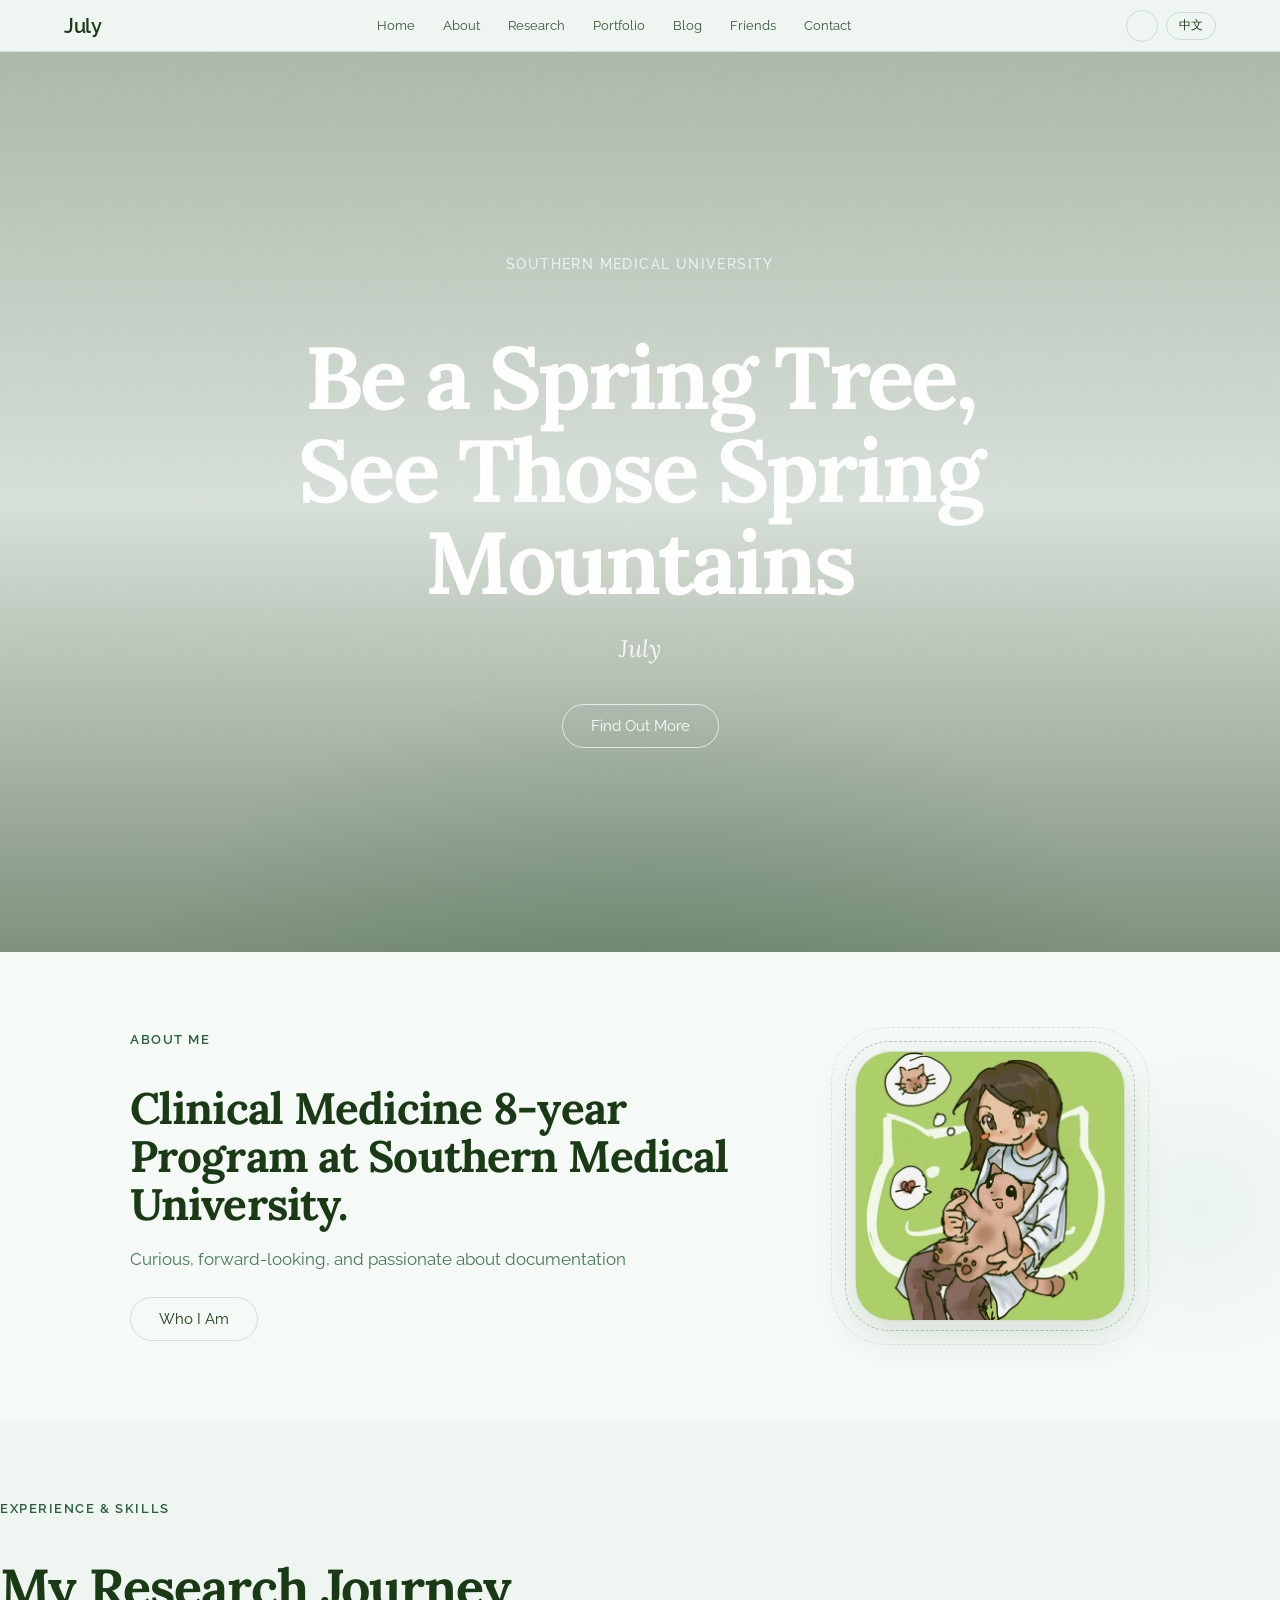
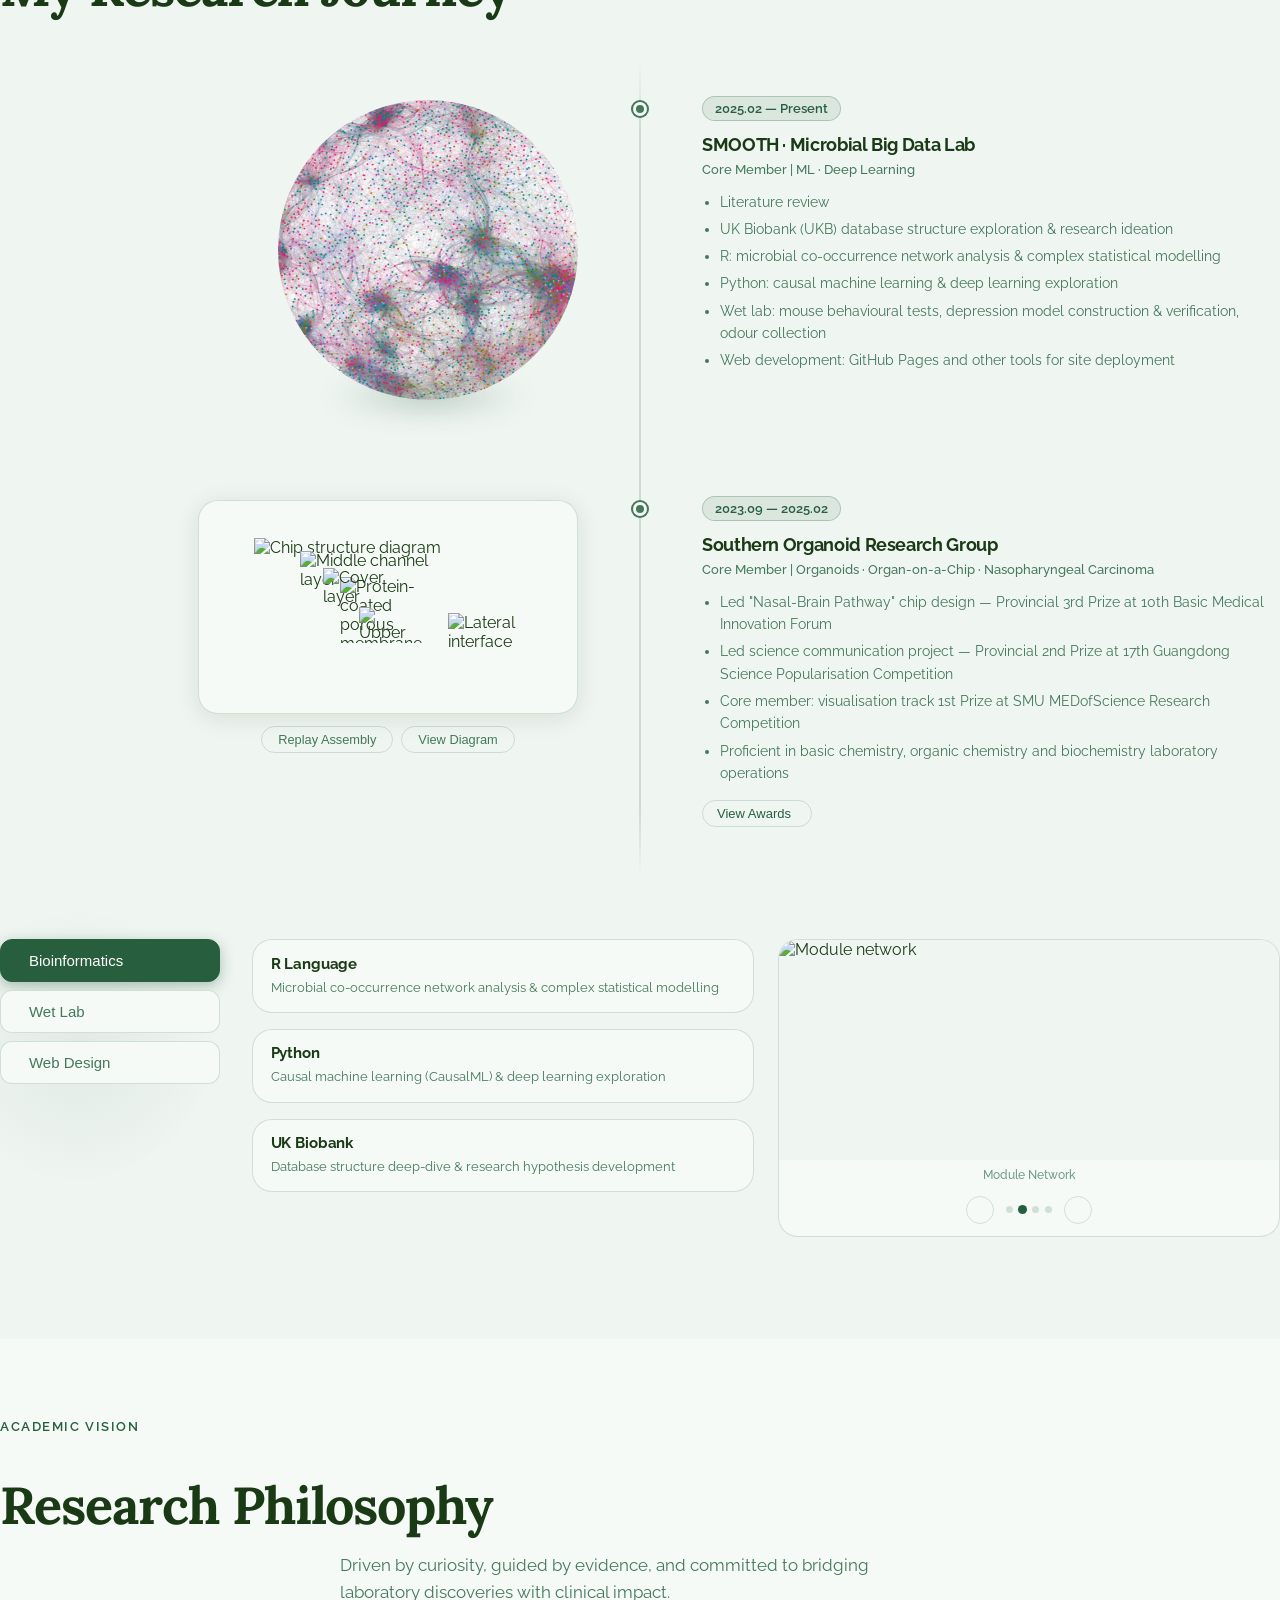
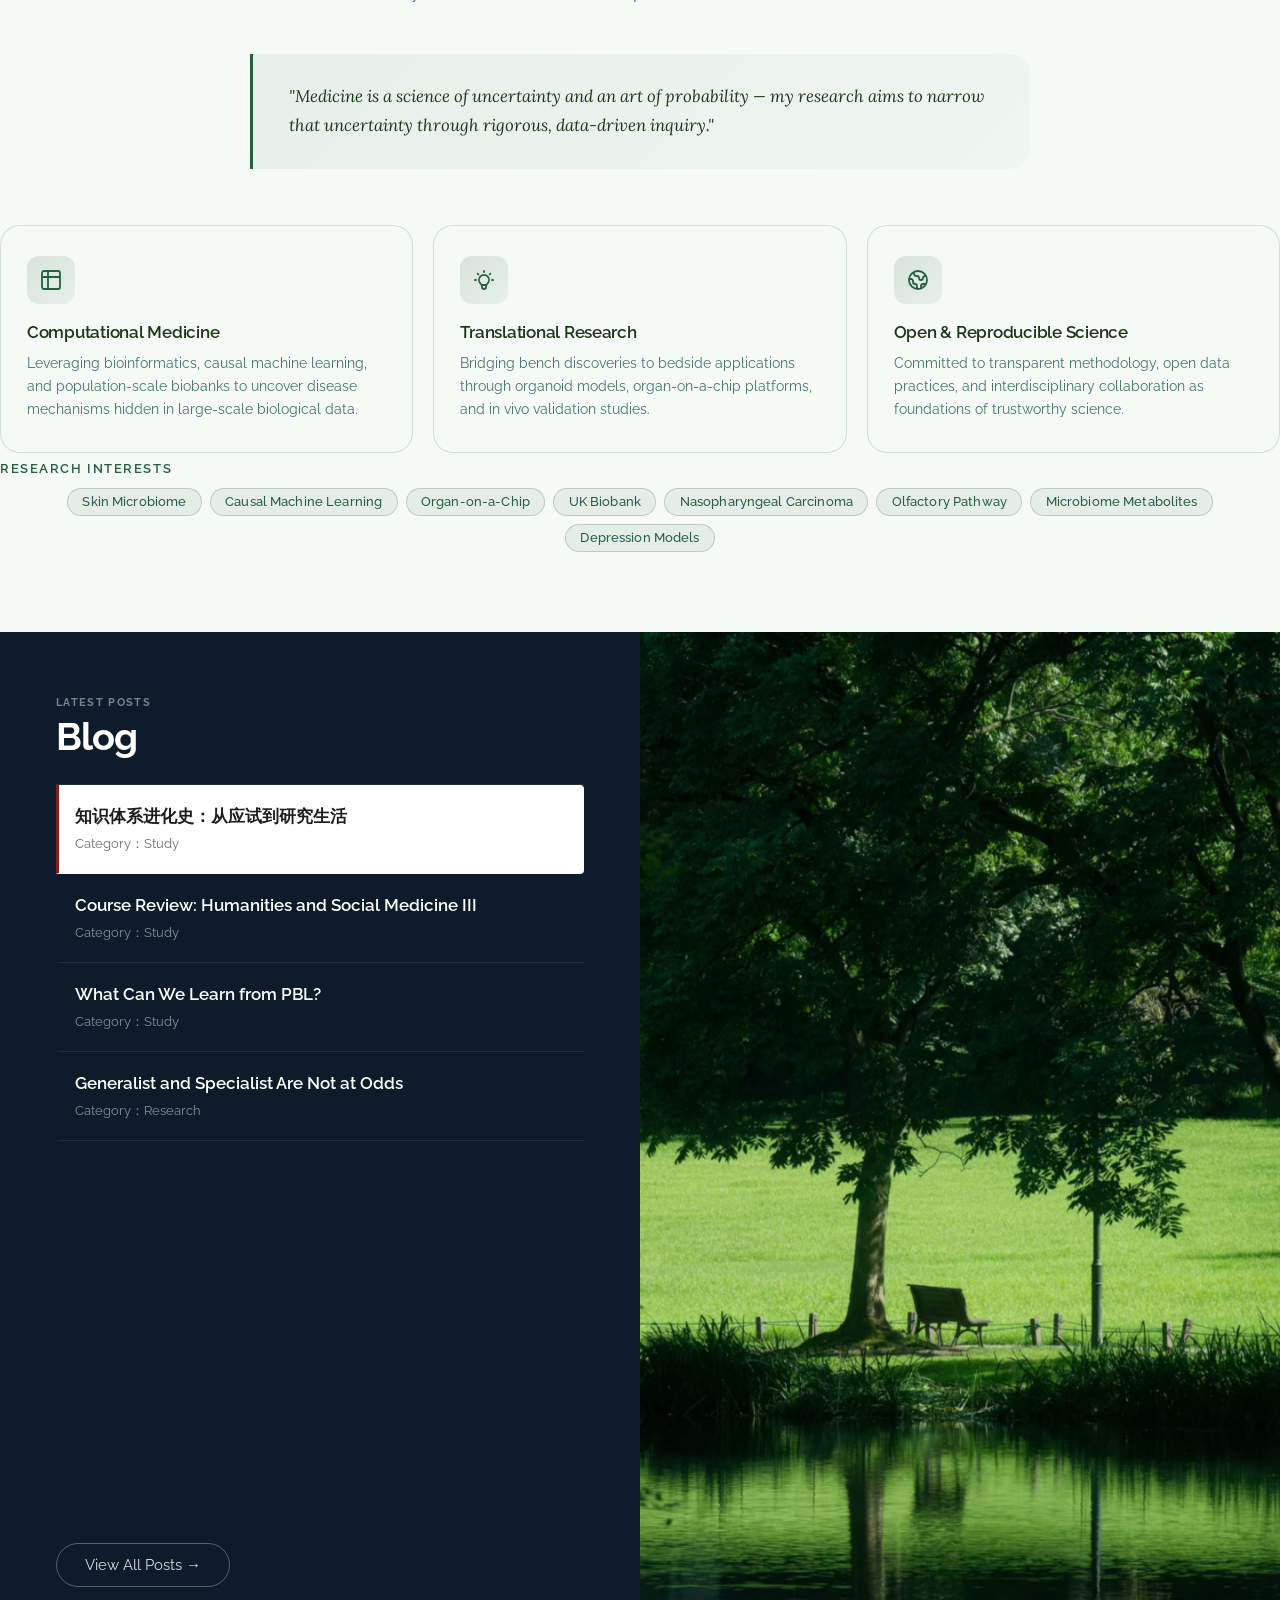
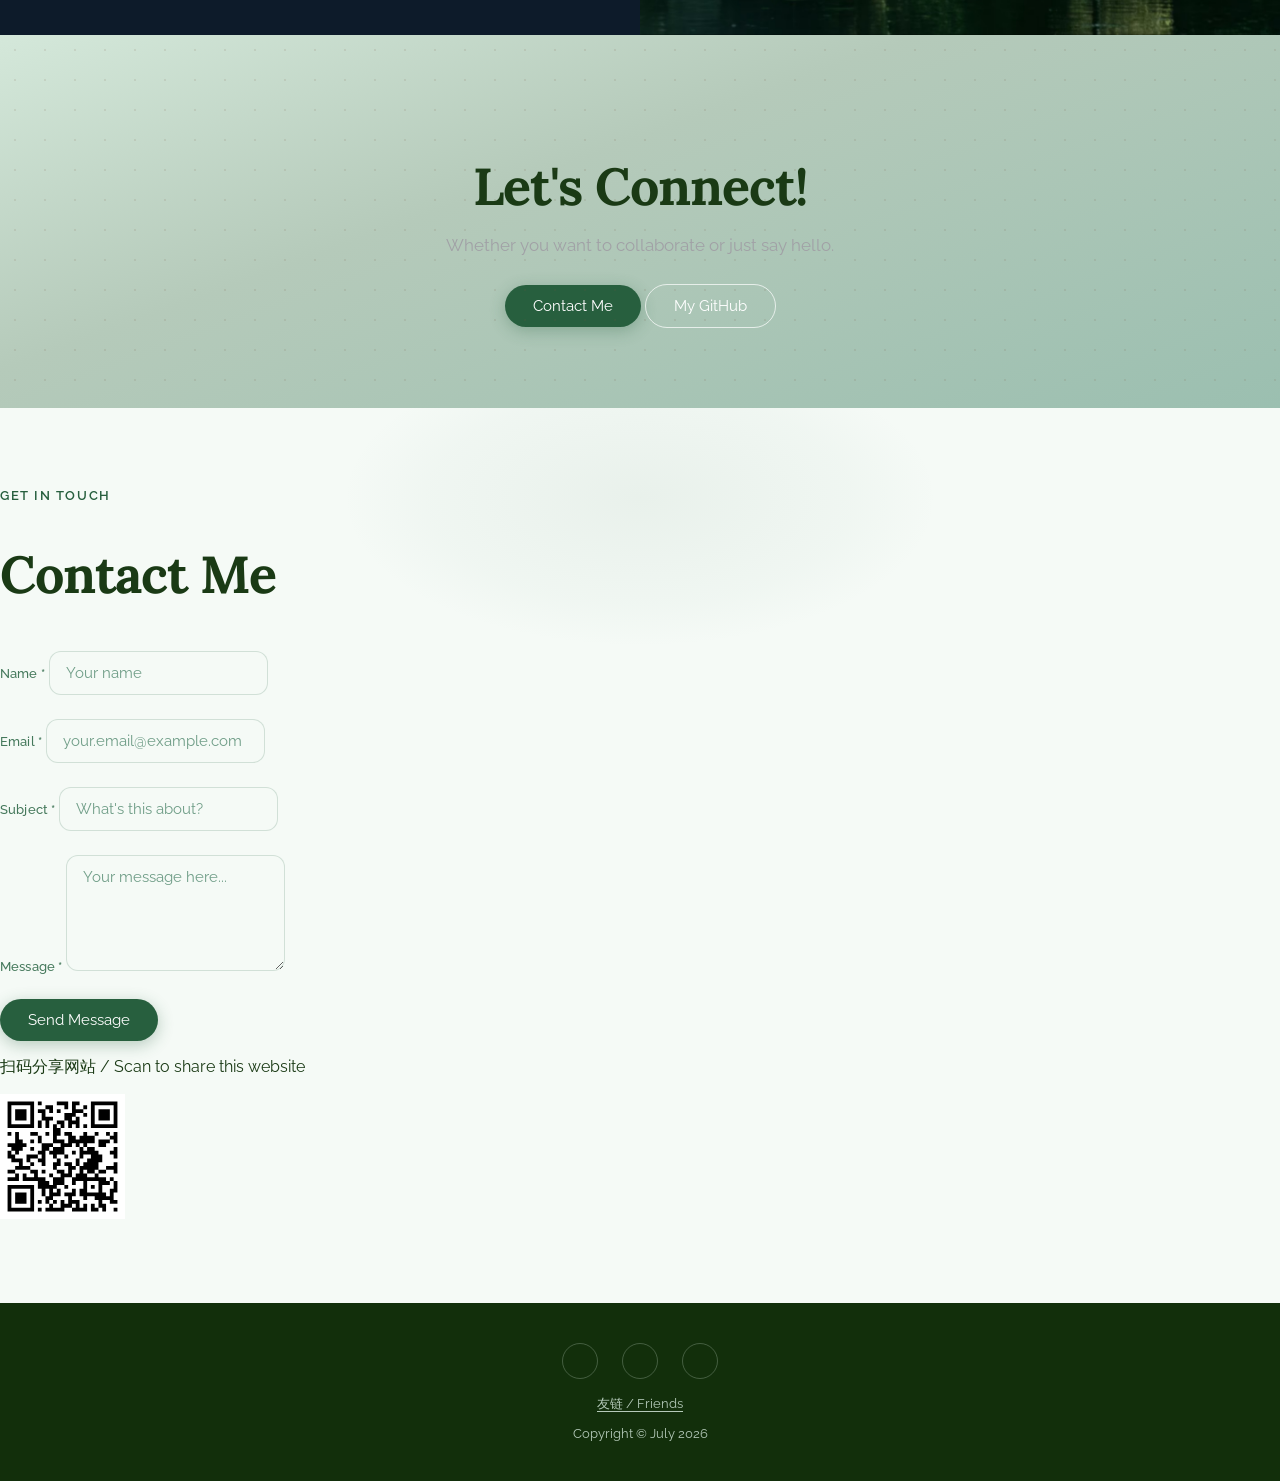
==== index.html @ 34907d32 "更新博客显示" ====
<!DOCTYPE html>
<html data-bs-theme="light" lang="en">

<head>
    <meta charset="utf-8">
    <meta name="viewport" content="width=device-width, initial-scale=1.0, shrink-to-fit=no">
    <title>July — Clinical Medicine Student</title>
    <meta name="description" content="Welcome to July's personal portfolio. I am a clinical medicine student at Southern Medical University with expertise in web design, scientific research in microbiome, and proficient English skills.">
    <meta name="keywords" content="July, Clinical Medicine, Southern Medical University, Web Design, Microbiome Research, Portfolio">
    <meta name="author" content="July">

    <!-- Open Graph -->
    <meta property="og:type" content="website">
    <meta property="og:url" content="https://july0709.github.io/self-introduction/">
    <meta property="og:title" content="July — Clinical Medicine Student">
    <meta property="og:description" content="Clinical medicine student at Southern Medical University.">
    <meta property="og:image" content="https://july0709.github.io/self-introduction/assets/img/profile picture.jpg">

    <!-- Favicon -->
    <link rel="icon" type="image/svg+xml" href="favicon.svg">
    <link rel="alternate icon" href="favicon.ico">
    <link rel="alternate" type="application/rss+xml" title="July 的博客 RSS" href="feed.xml">

    <!-- Fonts -->
    <link rel="preconnect" href="https://fonts.googleapis.com">
    <link rel="preconnect" href="https://fonts.gstatic.com" crossorigin>
    <link rel="stylesheet" href="https://fonts.googleapis.com/css2?family=Lora:ital,wght@0,400;0,500;0,600;0,700;1,400;1,500&family=Raleway:wght@300;400;500;600;700&display=swap">

    <link rel="stylesheet" href="assets/bootstrap/css/bootstrap.min.css">
    <link rel="stylesheet" href="assets/fonts/font-awesome.min.css">
    <link rel="stylesheet" href="assets/fonts/simple-line-icons.min.css">
    <link rel="stylesheet" href="assets/css/bss-overrides.css">
</head>

<body id="page-top">


<!-- Scroll Progress Bar -->
    <div class="scroll-progress" id="scroll-progress" aria-hidden="true"></div>

    <!-- Loading Screen -->
    <div class="loading-screen">
        <div class="loading-spinner"></div>
    </div>

    <!-- ==============================
         Apple-style Top Navigation
         ============================== -->
    <nav class="apple-nav" id="main-nav" role="navigation" aria-label="Main navigation">
        <div class="apple-nav-inner">
            <!-- Brand -->
            <a class="apple-nav-brand" href="#page-top">July</a>

            <!-- Mobile toggle -->
            <button class="apple-nav-toggle" id="mobile-menu-toggle" aria-label="Toggle menu" aria-expanded="false">
                <span></span><span></span><span></span>
            </button>

            <!-- Nav links -->
            <ul class="apple-nav-menu" id="nav-menu" role="menubar">
                <li role="none"><a href="#page-top" role="menuitem">Home</a></li>
                <li role="none"><a href="#about" role="menuitem">About</a></li>
                <li role="none"><a href="#services" role="menuitem">Services</a></li>
                <li role="none"><a href="#portfolio" role="menuitem">Portfolio</a></li>
                <li role="none"><a href="#blog-preview" role="menuitem">Blog</a></li>
                <li role="none"><a href="friends.html" role="menuitem">Friends</a></li>
                <li role="none"><a href="#contact" role="menuitem">Contact</a></li>
            </ul>

            <!-- Actions -->
            <div class="apple-nav-actions">
                <button class="theme-toggle" id="theme-toggle" aria-label="Toggle dark mode">
                    <i class="fa fa-moon-o" aria-hidden="true"></i>
                </button>
                <button class="lang-toggle" id="lang-toggle" aria-label="Switch language">
                    <span class="lang-text">中文</span>
                </button>
            </div>
        </div>
    </nav>

    <!-- ==============================
         Hero
         ============================== -->
    <header class="masthead fade-in" role="banner" id="hero">
        <video class="hero-video" id="hero-video" autoplay muted loop playsinline
               poster="assets/img/bg-masthead.jpg">
            <source src="assets/video/hero-bg.mp4" type="video/mp4">
        </video>
        <div class="hero-content">
            <span class="hero-eyebrow" id="hero-eyebrow">Southern Medical University</span>
            <h1 class="hero-title" id="hero-title">Be a Spring Tree, See Those Spring Mountains</h1>
            <p class="hero-subtitle"><em id="hero-subtitle">July</em></p>
            <a class="apple-btn apple-btn-outline" href="#about" id="hero-btn" aria-label="Learn more about July">
                Find Out More <i class="fa fa-chevron-down ms-1" aria-hidden="true"></i>
            </a>
        </div>
    </header>

    <!-- ==============================
         About
         ============================== -->
    <section id="about" class="apple-section apple-section-white fade-in" role="region" aria-labelledby="about-heading">
        <div class="container">
            <div class="about-grid">
                <div class="about-text-col">
                    <span class="section-eyebrow" id="about-eyebrow">About Me</span>
                    <h2 class="section-title" id="about-heading">
                        I am a student from Southern Medical University, majored in clinical medicine.
                    </h2>
                    <p class="section-subtitle mb-4" id="about-text">
                        Passionate about combining medical knowledge with technology to make a difference in healthcare.
                    </p>
                    <a class="apple-btn apple-btn-outline-dark" href="#services" id="about-btn" aria-label="See what July does">
                        Who I Am
                    </a>
                </div>
                <div class="about-photo-col">
                    <div class="about-photo-wrap">
                        <img src="assets/img/profile picture.jpg" alt="July — Clinical Medicine Student" class="about-photo" loading="lazy">
                    </div>
                </div>
            </div>
        </div>
    </section>

    <!-- ==============================
         Research & Skills
         ============================== -->
    <section id="services" class="apple-section apple-section-gray fade-in" role="region" aria-labelledby="services-heading">
        <div class="container">

            <!-- Section header -->
            <div class="text-center mb-5">
                <span class="section-eyebrow" id="services-eyebrow">Experience &amp; Skills</span>
                <h2 class="section-title" id="services-heading">My Research Journey</h2>
            </div>

            <!-- ── Timeline ── -->
            <div class="research-timeline" aria-label="Research timeline">

                <!-- Node 1: 整形外科·微生物大数据 — visual LEFT | axis CENTER | text RIGHT -->
                <div class="timeline-item">
                    <!-- LEFT: interactive visual -->
                    <div class="timeline-visual-col">
                        <div class="timeline-circle-wrap">
                            <div class="timeline-circle" data-magnify="true">
                                <div class="circle-layer-1">
                                    <img src="assets/img/bioinformation/image-1-coocurence-network.png"
                                         alt="Microbial co-occurrence network" class="circle-img" loading="lazy">
                                </div>
                                <div class="circle-layer-2" aria-hidden="true">
                                    <span id="tl1-hover">Network Analysis</span>
                                </div>
                            </div>
                            <div class="circle-glow" aria-hidden="true"></div>
                        </div>
                    </div>
                    <!-- CENTER: timeline axis dot -->
                    <div class="timeline-axis-col">
                        <div class="timeline-dot"></div>
                    </div>
                    <!-- RIGHT: text content -->
                    <div class="timeline-text">
                        <div class="timeline-date-badge" id="tl1-date">2025.02 — Present</div>
                        <h3 class="timeline-org" id="tl1-org">Department of Plastic Surgery · Microbial Big Data Lab</h3>
                        <p class="timeline-role" id="tl1-role">Core Member &nbsp;|&nbsp; ML · Deep Learning</p>
                        <ul class="timeline-bullets">
                            <li id="tl1-b1">Literature review</li>
                            <li id="tl1-b2">UK Biobank (UKB) database structure exploration &amp; research ideation</li>
                            <li id="tl1-b3">R: microbial co-occurrence network analysis &amp; complex statistical modeling</li>
                            <li id="tl1-b4">Python: causal machine learning &amp; deep learning exploration</li>
                            <li id="tl1-b5">Wet lab: mouse behavioural tests, depression model construction &amp; verification, odour collection</li>
                            <li id="tl1-b6">Web development: GitHub Pages and other tools for site deployment</li>
                        </ul>
                    </div>
                </div>

                <!-- Node 2: 南方类器官课题组 — visual LEFT | axis CENTER | text RIGHT -->
                <div class="timeline-item">
                    <!-- LEFT: chip assembly viewer + chip2 hotspot diagram -->
                    <div class="timeline-visual-col">
                        <div class="timeline-chip-wrap">
                            <div class="chip-viewer" id="chip-viewer-1">
                                <img class="chip-layer chip-bg"  src="assets/img/chip/chip-bg.png"  alt="Chip structure diagram" loading="lazy">
                                <img class="chip-layer chip-l1"  src="assets/img/chip/chip-l1.png"  alt="Protein-coated porous membrane" loading="lazy">
                                <img class="chip-layer chip-l2"  src="assets/img/chip/chip-l2.png"  alt="Middle channel layer" loading="lazy">
                                <img class="chip-layer chip-l3a" src="assets/img/chip/chip-l3a.png" alt="Upper structure" loading="lazy">
                                <img class="chip-layer chip-l3b" src="assets/img/chip/chip-l3b.png" alt="Cover layer" loading="lazy">
                                <img class="chip-layer chip-l4"  src="assets/img/chip/chip-l4.png"  alt="Lateral interface" loading="lazy">
                                <div class="chip-label-badge" aria-hidden="true">
                                    <span class="chip-badge-title">ONDP</span>
                                    <span class="chip-badge-sub" id="chip-badge-sub">模仿嗅神经直达通路</span>
                                </div>
                            </div>
                            <!-- Button row: replay + view diagram -->
                            <div class="chip-btn-row">
                                <button class="chip-replay-btn" id="chip-replay" aria-label="Replay chip assembly animation">
                                    <i class="fa fa-refresh me-1" aria-hidden="true"></i>
                                    <span id="chip-replay-label">重演组装</span>
                                </button>
                                <button class="chip2-toggle-btn" id="chip2-toggle" aria-expanded="false">
                                    <i class="fa fa-search-plus me-1" aria-hidden="true"></i>
                                    <span id="chip2-toggle-label">查看结构图</span>
                                </button>
                            </div>
                            <!-- chip2: interactive hotspot diagram (collapsed by default) -->
                            <div class="chip2-wrap" id="chip2-wrap" hidden>
                                <div class="chip2-viewer" id="chip2-viewer">
                                    <img src="assets/img/chip2-diagram.png"
                                         class="chip2-base" alt="气液界面芯片结构示意图" loading="lazy">
                                    <svg class="chip2-overlay" id="chip2-svg"
                                         viewBox="0 0 3718 3842"
                                         preserveAspectRatio="xMidYMid meet" aria-hidden="true">
                                        <!-- Zone 1: 上层 PDMS -->
                                        <polygon class="chip2-zone" data-color="blue"
                                            data-name-zh="上层 PDMS" data-name-en="Upper PDMS Layer"
                                            data-desc-zh="PDMS蚀刻成型的顶层盖板，与底层密封形成微流控腔体"
                                            data-desc-en="Top PDMS cover shaped by etching, sealing the microfluidic chamber"
                                            points="180,100 2750,100 2750,1050 180,1050"/>
                                        <!-- Zone 2: 雾化气泵 -->
                                        <polygon class="chip2-zone" data-color="teal"
                                            data-name-zh="雾化气泵" data-name-en="Atomizing Air Pump"
                                            data-desc-zh="提供湿润空气流，建立气液界面微环境"
                                            data-desc-en="Supplies humidified airflow to establish the air-liquid interface"
                                            points="180,100 680,100 680,780 180,780"/>
                                        <!-- Zone 3: 多孔膜 + 培养基底 -->
                                        <polygon class="chip2-zone" data-color="green"
                                            data-name-zh="多孔膜 + 微流控几何约束" data-name-en="Porous Membrane + Microfluidic Channel"
                                            data-desc-zh="多孔膜承载类器官，几何约束引导细胞极性分化"
                                            data-desc-en="Porous membrane supports the organoid; geometry guides cell polarity"
                                            points="400,900 2300,900 2300,1700 400,1700"/>
                                        <!-- Zone 4: 嗅上皮类器官放大图 -->
                                        <polygon class="chip2-zone" data-color="pink"
                                            data-name-zh="嗅上皮类器官" data-name-en="Olfactory Epithelial Organoid"
                                            data-desc-zh="仿真鼻腔嗅上皮结构，用于模拟鼻-脑直达通路"
                                            data-desc-en="Mimics olfactory epithelium to model the nasal-brain direct pathway"
                                            points="2100,1700 3600,1700 3600,2700 2100,2700"/>
                                        <!-- Zone 5: 下层 PDMS 主体 -->
                                        <polygon class="chip2-zone" data-color="blue"
                                            data-name-zh="下层 PDMS 主体" data-name-en="Lower PDMS Body"
                                            data-desc-zh="组装完成的芯片外壳，两侧设有侧气室开口"
                                            data-desc-en="Assembled chip housing with side air chamber openings"
                                            points="100,2150 2850,2150 2850,3750 100,3750"/>
                                        <!-- Zone 6: 侧气室 -->
                                        <polygon class="chip2-zone" data-color="teal"
                                            data-name-zh="侧气室" data-name-en="Side Air Chamber"
                                            data-desc-zh="侧面拱形开口，维持独立气相腔室，保障气液界面稳定"
                                            data-desc-en="Arch openings forming isolated air chambers for stable ALI"
                                            points="100,2600 680,2600 680,3400 100,3400"/>
                                        <!-- Zone 7: 液相通道 -->
                                        <polygon class="chip2-zone" data-color="red"
                                            data-name-zh="液相通道（人工脑脊液）" data-name-en="Liquid Channel (Artificial CSF)"
                                            data-desc-zh="人工脑脊液经液相通道流过多孔膜底部，为类器官提供营养"
                                            data-desc-en="Artificial CSF flows through liquid channel to nourish the organoid"
                                            points="550,2650 2200,2650 2200,3150 550,3150"/>
                                    </svg>
                                    <div class="chip2-tooltip" id="chip2-tooltip" aria-live="polite">
                                        <span class="chip2-tip-name"></span>
                                        <span class="chip2-tip-desc"></span>
                                    </div>
                                </div>
                            </div>
                        </div>
                    </div>
                    <!-- CENTER: timeline axis dot -->
                    <div class="timeline-axis-col">
                        <div class="timeline-dot"></div>
                    </div>
                    <!-- RIGHT: text content -->
                    <div class="timeline-text">
                        <div class="timeline-date-badge" id="tl2-date">2023.09 — 2025.02</div>
                        <h3 class="timeline-org" id="tl2-org">Southern Organoid Research Group</h3>
                        <p class="timeline-role" id="tl2-role">Core Member &nbsp;|&nbsp; Organoids · Organ-on-a-Chip · Nasopharyngeal Carcinoma</p>
                        <ul class="timeline-bullets">
                            <li id="tl2-b1">Led "Nasal-Brain Pathway" chip design — Provincial 3rd Prize at 10th Basic Medical Innovation Forum</li>
                            <li id="tl2-b2">Led science communication project — Provincial 2nd Prize at 17th Guangdong Science Popularisation Competition</li>
                            <li id="tl2-b3">Core member: visualisation track 1st Prize at SMU MEDofScience Research Competition</li>
                            <li id="tl2-b4">Proficient in basic chemistry, organic chemistry and biochemistry laboratory operations</li>
                        </ul>
                        <!-- Awards toggle -->
                        <button class="timeline-awards-toggle" aria-expanded="false" id="tl2-toggle">
                            <span class="toggle-label" id="tl2-toggle-label">View Awards</span>
                            <i class="fa fa-chevron-down toggle-icon" aria-hidden="true"></i>
                        </button>
                        <ul class="timeline-awards-list" id="tl2-awards" aria-hidden="true">
                            <li><span class="award-year">2025.05</span> <span id="aw1">China International College Students' Innovation Competition — Campus 3rd Prize (core member)</span></li>
                            <li><span class="award-year">2024.09–02</span> <span id="aw2">SMU "Challenge Cup" — Science &amp; Technology Invention 2nd Prize (core member)</span></li>
                            <li><span class="award-year">2024.07</span> <span id="aw3">10th Basic Medical Innovation Forum, Interdisciplinary Track — Provincial 3rd Prize (lead)</span></li>
                            <li><span class="award-year">2024.07</span> <span id="aw4">1st Guangdong College Chemistry Experiment Competition, New Experiment Design — 2nd Prize (core member)</span></li>
                            <li><span class="award-year">2024.06</span> <span id="aw5">SMU 6th Chemistry Lab Micro-video Competition — 2nd Prize (lead)</span></li>
                            <li><span class="award-year">2024.04</span> <span id="aw6">17th Guangdong Science Popularisation Competition — Provincial 2nd Prize (lead)</span></li>
                            <li><span class="award-year">2024.04</span> <span id="aw7">SMU MEDofScience Visualisation Track — 1st Prize (core member)</span></li>
                        </ul>
                    </div>
                </div>
            </div><!-- /timeline -->

            <!-- ── Skills split ── -->
            <div class="skills-split">
                <!-- Tab navigation -->
                <div class="skills-tab-nav" role="tablist" aria-label="Skill categories">
                    <button class="skill-tab-btn active" role="tab" aria-selected="true" aria-controls="panel-bioinformatics" id="tab-bio-btn">
                        <i class="icon-chemistry" aria-hidden="true"></i> <span id="tab-bio-label">Bioinformatics</span>
                    </button>
                    <button class="skill-tab-btn" role="tab" aria-selected="false" aria-controls="panel-wetlab" id="tab-wet-btn">
                        <i class="icon-eyeglass" aria-hidden="true"></i> <span id="tab-wet-label">Wet Lab</span>
                    </button>
                    <button class="skill-tab-btn" role="tab" aria-selected="false" aria-controls="panel-web" id="tab-web-btn">
                        <i class="icon-globe" aria-hidden="true"></i> <span id="tab-web-label">Web Design</span>
                    </button>
                </div>

                <!-- Panels -->
                <div class="skills-panels">

                    <!-- Bioinformatics -->
                    <div class="skill-panel active" id="panel-bioinformatics" role="tabpanel" aria-labelledby="tab-bio-btn">
                        <div class="bio-skills-layout">
                            <div class="bio-skill-list">
                                <div class="bio-skill-item">
                                    <span class="bio-skill-name">R Language</span>
                                    <span class="bio-skill-desc" id="bio-r-desc">Microbial co-occurrence network analysis &amp; complex statistical modelling</span>
                                </div>
                                <div class="bio-skill-item">
                                    <span class="bio-skill-name">Python</span>
                                    <span class="bio-skill-desc" id="bio-py-desc">Causal machine learning (CausalML) &amp; deep learning exploration</span>
                                </div>
                                <div class="bio-skill-item">
                                    <span class="bio-skill-name">UK Biobank</span>
                                    <span class="bio-skill-desc" id="bio-ukb-desc">Database structure deep-dive &amp; research hypothesis development</span>
                                </div>
                            </div>
                            <!-- Image carousel -->
                            <div class="viz-carousel" aria-label="Bioinformatics visualisations">
                                <div class="viz-carousel-track" id="viz-track">
                                    <div class="viz-carousel-slide">
                                        <img src="assets/img/bioinformation/image-1-coocurence-network.png" alt="Co-occurrence network analysis" loading="lazy">
                                        <p class="viz-caption" id="viz-cap1">Co-occurrence Network Analysis</p>
                                    </div>
                                    <div class="viz-carousel-slide">
                                        <img src="assets/img/bioinformation/image-2-module-network.png" alt="Module network" loading="lazy">
                                        <p class="viz-caption" id="viz-cap2">Module Network</p>
                                    </div>
                                    <div class="viz-carousel-slide">
                                        <img src="assets/img/bioinformation/image-3-module-composition.png" alt="Module composition" loading="lazy">
                                        <p class="viz-caption" id="viz-cap3">Module Composition</p>
                                    </div>
                                    <div class="viz-carousel-slide">
                                        <img src="assets/img/bioinformation/image-4-module-expression-pattern.png" alt="Module expression pattern" loading="lazy">
                                        <p class="viz-caption" id="viz-cap4">Module Expression Pattern</p>
                                    </div>
                                </div>
                                <div class="viz-carousel-controls" aria-label="Carousel controls">
                                    <button class="viz-btn viz-prev" id="viz-prev" aria-label="Previous image">
                                        <i class="fa fa-chevron-left" aria-hidden="true"></i>
                                    </button>
                                    <div class="viz-dots" id="viz-dots" aria-label="Image indicators"></div>
                                    <button class="viz-btn viz-next" id="viz-next" aria-label="Next image">
                                        <i class="fa fa-chevron-right" aria-hidden="true"></i>
                                    </button>
                                </div>
                            </div>
                        </div>
                    </div><!-- /bioinformatics -->

                    <!-- Wet Lab -->
                    <div class="skill-panel" id="panel-wetlab" role="tabpanel" aria-labelledby="tab-wet-btn">
                        <p class="wetlab-intro" id="wetlab-intro">Hands-on experience in animal behaviour research and biochemical laboratory techniques.</p>
                        <div class="wetlab-groups">
                            <div class="wetlab-group">
                                <h4 class="wetlab-group-title" id="wg1-title">Animal Model</h4>
                                <div class="skill-tags">
                                    <span class="skill-tag" id="wt1">Mouse Behavioural Tests</span>
                                    <span class="skill-tag" id="wt2">Depression Mouse Modelling</span>
                                    <span class="skill-tag" id="wt3">Model Verification</span>
                                    <span class="skill-tag" id="wt4">Odour Collection</span>
                                </div>
                            </div>
                            <div class="wetlab-group">
                                <h4 class="wetlab-group-title" id="wg2-title">Laboratory Operations</h4>
                                <div class="skill-tags">
                                    <span class="skill-tag" id="wt5">Basic Chemistry Experiments</span>
                                    <span class="skill-tag" id="wt6">Organic Chemistry Experiments</span>
                                    <span class="skill-tag" id="wt7">Biochemistry Experiments</span>
                                    <span class="skill-tag" id="wt8">Physiology Experiments</span>
                                </div>
                            </div>
                        </div>
                    </div><!-- /wetlab -->

                    <!-- Web Design -->
                    <div class="skill-panel" id="panel-web" role="tabpanel" aria-labelledby="tab-web-btn">
                        <p class="web-intro" id="web-intro">Building clean, responsive websites using modern web technologies and GitHub Pages.</p>
                        <div class="web-projects">
                            <a class="web-project-card" href="https://smooth.ac.cn/" target="_blank" rel="noopener noreferrer" aria-label="Visit The SMOOTH Lab website">
                                <div class="web-project-icon" style="background: linear-gradient(135deg,#5856d6 0%,#af52de 100%);">
                                    <i class="icon-globe" aria-hidden="true"></i>
                                </div>
                                <div class="web-project-info">
                                    <h4 class="web-project-title" id="wp1-title">The SMOOTH Lab</h4>
                                    <p class="web-project-desc" id="wp1-desc">Research group website — design &amp; deployment</p>
                                </div>
                                <i class="fa fa-external-link web-project-link-icon" aria-hidden="true"></i>
                            </a>
                            <a class="web-project-card" href="https://july0709.github.io/" target="_blank" rel="noopener noreferrer" aria-label="Visit July's personal portfolio">
                                <div class="web-project-icon" style="background: linear-gradient(135deg,#0071e3 0%,#30b0c7 100%);">
                                    <i class="icon-user" aria-hidden="true"></i>
                                </div>
                                <div class="web-project-info">
                                    <h4 class="web-project-title" id="wp2-title">July's Portfolio</h4>
                                    <p class="web-project-desc" id="wp2-desc">Personal homepage — this site</p>
                                </div>
                                <i class="fa fa-external-link web-project-link-icon" aria-hidden="true"></i>
                            </a>
                            <a class="web-project-card" href="https://july0709.github.io/SMOOTH_Plus_data_summary/" target="_blank" rel="noopener noreferrer" aria-label="Visit the SMOOTH+ data summary website">
                                <div class="web-project-icon" style="background: linear-gradient(135deg,#34c759 0%,#30b0c7 100%);">
                                    <i class="icon-chart" aria-hidden="true"></i>
                                </div>
                                <div class="web-project-info">
                                    <h4 class="web-project-title" id="wp3-title">SMOOTH+ Data Summary</h4>
                                    <p class="web-project-desc" id="wp3-desc">Microbiome cohort data summary &amp; visualisation</p>
                                </div>
                                <i class="fa fa-external-link web-project-link-icon" aria-hidden="true"></i>
                            </a>
                            <a class="web-project-card" href="https://july0709.github.io/SMU-eight-year/" target="_blank" rel="noopener noreferrer" aria-label="Visit the SMU eight-year medical learning archive">
                                <div class="web-project-icon" style="background: linear-gradient(135deg,#ff9500 0%,#ff375f 100%);">
                                    <i class="icon-graduation" aria-hidden="true"></i>
                                </div>
                                <div class="web-project-info">
                                    <h4 class="web-project-title" id="wp4-title">SMU Eight-Year Archive</h4>
                                    <p class="web-project-desc" id="wp4-desc">8-year MD program (2023–2031) — notes archive, 3 years in</p>
                                </div>
                                <i class="fa fa-external-link web-project-link-icon" aria-hidden="true"></i>
                            </a>
                        </div>
                        <div class="skill-tags mt-3">
                            <span class="skill-tag">HTML / CSS</span>
                            <span class="skill-tag">Bootstrap 5</span>
                            <span class="skill-tag">JavaScript</span>
                            <span class="skill-tag">GitHub Pages</span>
                            <span class="skill-tag">Figma</span>
                        </div>
                    </div><!-- /web -->

                </div><!-- /skills-panels -->
            </div><!-- /skills-split -->

        </div>
    </section>

    <!-- ==============================
         Portfolio — Academic Vision
         ============================== -->
    <section id="portfolio" class="apple-section apple-section-white fade-in" role="region" aria-labelledby="portfolio-heading">
        <div class="container">

            <!-- Section header -->
            <div class="text-center mb-5">
                <span class="section-eyebrow" id="portfolio-eyebrow">Academic Vision</span>
                <h2 class="section-title" id="portfolio-heading">Research Philosophy</h2>
                <p class="section-subtitle mx-auto" id="portfolio-subtitle">
                    Driven by curiosity, guided by evidence, and committed to bridging laboratory discoveries with clinical impact.
                </p>
            </div>

            <!-- Philosophy quote -->
            <blockquote class="acad-quote fade-in">
                <p id="acad-quote-text">"Medicine is a science of uncertainty and an art of probability — my research aims to narrow that uncertainty through rigorous, data-driven inquiry."</p>
            </blockquote>

            <!-- Three research pillars -->
            <div class="acad-pillars">

                <div class="acad-pillar fade-in">
                    <div class="acad-pillar-icon" aria-hidden="true">
                        <svg viewBox="0 0 24 24" aria-hidden="true"><path d="M9 3H5a2 2 0 0 0-2 2v4m6-6h10a2 2 0 0 1 2 2v4M9 3v18m0 0h10a2 2 0 0 0 2-2V9M9 21H5a2 2 0 0 1-2-2V9m0 0h18"/></svg>
                    </div>
                    <h3 class="acad-pillar-title" id="pillar1-title">Computational Medicine</h3>
                    <p class="acad-pillar-desc" id="pillar1-desc">Leveraging bioinformatics, causal machine learning, and population-scale biobanks to uncover disease mechanisms hidden in large-scale biological data.</p>
                </div>

                <div class="acad-pillar fade-in">
                    <div class="acad-pillar-icon" aria-hidden="true">
                        <svg viewBox="0 0 24 24" aria-hidden="true"><path d="M9.663 17h4.673M12 3v1m6.364 1.636-.707.707M21 12h-1M4 12H3m3.343-5.657-.707-.707m2.828 9.9a5 5 0 1 1 7.072 0l-.548.547A3.374 3.374 0 0 0 14 18.469V19a2 2 0 1 1-4 0v-.531c0-.895-.356-1.754-.988-2.386l-.548-.547z"/></svg>
                    </div>
                    <h3 class="acad-pillar-title" id="pillar2-title">Translational Research</h3>
                    <p class="acad-pillar-desc" id="pillar2-desc">Bridging bench discoveries to bedside applications through organoid models, organ-on-a-chip platforms, and in vivo validation studies.</p>
                </div>

                <div class="acad-pillar fade-in">
                    <div class="acad-pillar-icon" aria-hidden="true">
                        <svg viewBox="0 0 24 24" aria-hidden="true"><path d="M3.055 11H5a2 2 0 0 1 2 2v1a2 2 0 0 0 2 2 2 2 0 0 1 2 2v2.945M8 3.935V5.5A2.5 2.5 0 0 0 10.5 8h.5a2 2 0 0 1 2 2 2 2 0 0 0 4 0 2 2 0 0 1 2-2h1.064M15 20.488V18a2 2 0 0 1 2-2h3.064M21 12a9 9 0 1 1-18 0 9 9 0 0 1 18 0z"/></svg>
                    </div>
                    <h3 class="acad-pillar-title" id="pillar3-title">Open &amp; Reproducible Science</h3>
                    <p class="acad-pillar-desc" id="pillar3-desc">Committed to transparent methodology, open data practices, and interdisciplinary collaboration as foundations of trustworthy science.</p>
                </div>

            </div><!-- /acad-pillars -->

            <!-- Research interest tags -->
            <div class="text-center mt-5">
                <span class="section-eyebrow" id="interests-eyebrow">Research Interests</span>
                <div class="acad-tags">
                    <span class="acad-tag" id="tag1">Skin Microbiome</span>
                    <span class="acad-tag" id="tag2">Machine Learning</span>
                    <span class="acad-tag" id="tag3">Organ-on-a-Chip</span>
                    <span class="acad-tag" id="tag4">UK Biobank</span>
                    <span class="acad-tag" id="tag5">Nasopharyngeal Carcinoma</span>
                    <span class="acad-tag" id="tag6">Olfactory Pathway</span>
                    <span class="acad-tag" id="tag7">Microbiome Metabolite</span>
                    <span class="acad-tag" id="tag8">Depression Models</span>
                </div>
            </div>

        </div>
    </section>

    <!-- ==============================
         Blog Preview
         ============================== -->
    <section id="blog-preview" class="blog-news-section fade-in" role="region" aria-labelledby="blog-news-heading">
        <div class="blog-news-inner">
            <!-- Left panel: post list -->
            <div class="blog-news-left">
                <div class="blog-news-header">
                    <span class="blog-news-eyebrow" id="blog-news-eyebrow">最新文章</span>
                    <h2 class="blog-news-title" id="blog-news-heading">博客</h2>
                </div>
                <div class="blog-news-list" id="blog-news-list" role="list">
                    <!-- Rendered by JS -->
                </div>
                <div class="blog-news-actions">
                    <a class="apple-btn blog-news-btn" href="blog.html" id="blog-view-all">查看完整博客 →</a>
                </div>
            </div>
            <!-- Right panel: featured image -->
            <div class="blog-news-right" aria-hidden="true">
                <img class="blog-news-img" id="blog-news-img" src="" alt="" loading="lazy">
            </div>
        </div>
    </section>

    <!-- ==============================
         CTA
         ============================== -->
    <section class="cta-section fade-in" role="region" aria-label="Call to action">
        <div class="container text-center">
            <h2 class="section-title mb-3" id="cta-heading">Let's Connect!</h2>
            <p class="section-subtitle mx-auto mb-4" style="color:#a1a1a6;">
                Whether you want to collaborate or just say hello.
            </p>
            <div class="d-flex justify-content-center gap-3 flex-wrap">
                <a class="apple-btn apple-btn-primary" href="#contact" id="cta-btn1" aria-label="Go to contact section">Contact Me</a>
                <a class="apple-btn apple-btn-outline" href="https://github.com/July0709" target="_blank" rel="noopener noreferrer" id="cta-btn2" aria-label="Visit July's GitHub">My GitHub</a>
            </div>
        </div>
    </section>

    <!-- ==============================
         Contact
         ============================== -->
    <section id="contact" class="apple-section apple-section-white fade-in" role="region" aria-labelledby="contact-heading">
        <div class="container">
            <div class="text-center mb-5">
                <span class="section-eyebrow" id="contact-eyebrow">Get In Touch</span>
                <h2 class="section-title" id="contact-heading">Contact Me</h2>
            </div>
            <div class="row justify-content-center">
                <div class="col-lg-7">
                    <form id="contactForm" class="apple-form" novalidate>
                        <div class="mb-4">
                            <label for="name" class="form-label" id="label-name">Name *</label>
                            <input type="text" class="form-control" id="name" name="name" required autocomplete="name" placeholder="Your name">
                            <div class="invalid-feedback">Please enter your name.</div>
                        </div>
                        <div class="mb-4">
                            <label for="email" class="form-label" id="label-email">Email *</label>
                            <input type="email" class="form-control" id="email" name="email" required autocomplete="email" placeholder="your.email@example.com">
                            <div class="invalid-feedback">Please enter a valid email address.</div>
                        </div>
                        <div class="mb-4">
                            <label for="subject" class="form-label" id="label-subject">Subject *</label>
                            <input type="text" class="form-control" id="subject" name="subject" required placeholder="What's this about?">
                            <div class="invalid-feedback">Please enter a subject.</div>
                        </div>
                        <div class="mb-4">
                            <label for="message" class="form-label" id="label-message">Message *</label>
                            <textarea class="form-control" id="message" name="message" rows="5" required placeholder="Your message here..."></textarea>
                            <div class="invalid-feedback">Please enter a message.</div>
                        </div>
                        <div class="d-grid">
                            <button type="submit" class="apple-btn apple-btn-primary w-100" id="contact-submit">
                                Send Message
                            </button>
                        </div>
                        <div id="formStatus" class="mt-3 text-center" role="alert" aria-live="polite"></div>
                    </form>
                    <div class="text-center mt-4">
                        <p class="mb-3">扫码分享网站 / Scan to share this website</p>
                        <a href="https://july0709.github.io/" target="_blank" rel="noopener noreferrer" aria-label="Open July's website">
                            <img src="assets/img/site-qrcode.svg"
                                 class="img-fluid rounded-4 border p-2"
                                 style="max-width:220px;background:#fff;"
                                 alt="QR code for https://july0709.github.io/">
                        </a>
                    </div>
                </div>
            </div>
        </div>
    </section>

    <!-- ==============================
         Footer
         ============================== -->
    <footer class="apple-footer" role="contentinfo">
        <div class="container">
            <div class="apple-footer-links mb-3">
                <a class="social-icon" href="https://facebook.com" target="_blank" rel="noopener noreferrer" aria-label="Facebook">
                    <i class="icon-social-facebook" aria-hidden="true"></i>
                </a>
                <a class="social-icon" href="https://twitter.com" target="_blank" rel="noopener noreferrer" aria-label="Twitter">
                    <i class="icon-social-twitter" aria-hidden="true"></i>
                </a>
                <a class="social-icon" href="https://github.com/July0709" target="_blank" rel="noopener noreferrer" aria-label="GitHub">
                    <i class="icon-social-github" aria-hidden="true"></i>
                </a>
            </div>
            <p class="mb-2">
                <a href="friends.html" id="footer-friends-link" style="color:inherit;text-decoration:underline;text-underline-offset:3px;">友链 / Friends</a>
            </p>
            <p class="mb-0" id="footer-copy">Copyright &copy; July 2026</p>
        </div>
        <a class="scroll-to-top" href="#page-top" aria-label="Scroll to top">
            <i class="fa fa-angle-up" aria-hidden="true"></i>
        </a>
    </footer>

    <script src="assets/bootstrap/js/bootstrap.min.js"></script>
    <script src="assets/js/blog-data.js?v=20260825"></script>
    <script src="assets/js/books-data.js"></script>
    <script src="assets/js/stylish-portfolio.js?v=20260825"></script>

    <!-- 全局音乐播放器（APlayer + MetingJS · 网易云歌单） -->
    <link rel="stylesheet" href="https://cdn.jsdelivr.net/npm/aplayer@1.10.1/dist/APlayer.min.css">
    <meting-js server="netease" type="playlist" id="17764923515"
               fixed="true" mini="true" autoplay="false"
               theme="#b5926a" loop="all" order="list"
               volume="0.7" list-folded="true"></meting-js>
    <script src="https://cdn.jsdelivr.net/npm/aplayer@1.10.1/dist/APlayer.min.js"></script>
    <script src="https://cdn.jsdelivr.net/npm/meting@2.0.1/dist/Meting.min.js"></script>
</body>

</html>
---- assets/css/bss-overrides.css ----
/* ========================================
   Apple-Inspired Design System
   ======================================== */

/* --- 基础变量（Forest Breath 森林呼吸系统）--- */
:root {
  /* 背景色 — 雾霭林间 */
  --apple-bg:        #EFF5F1;
  --apple-bg-dark:   #E2EDE7;
  --apple-white:     #F5FAF6;
  --apple-black:     #122F0B;

  /* 文字色 — 深林绿 */
  --apple-text:      #1A3A15;
  --apple-text-sec:  #44785B;
  --apple-text-ter:  #6F9D87;

  /* 强调色 — 苍翠绿 */
  --apple-green:     #275F3E;
  --apple-green-dark: #122F0B;

  /* 辅助强调色 */
  --healing-sage:    #44785B;
  --healing-lavender:#6F9D87;
  --healing-rose-pale: #B5CABA;

  /* 边框 / 卡片 / 导航 */
  --apple-border:    rgba(68, 120, 91, 0.2);
  --apple-card-bg:   #F5FAF6;
  --apple-nav-bg:    rgba(239, 245, 241, 0.88);

  /* 阴影 — 林深调 */
  --apple-shadow:    0 4px 24px rgba(18, 47, 11, 0.1);
  --apple-shadow-lg: 0 12px 40px rgba(18, 47, 11, 0.14);

  /* 圆角 — 略有机 */
  --apple-radius:    20px;
  --apple-radius-sm: 12px;

  /* 字体 */
  --font-apple:      'Raleway', -apple-system, BlinkMacSystemFont,
                     "Helvetica Neue", Arial, sans-serif;
  --nav-height:      52px;
}

[data-bs-theme="dark"] {
  --apple-bg:       #0C1F09;
  --apple-bg-dark:  #122F0B;
  --apple-white:    #172B13;
  --apple-text:     #DFF0E4;
  --apple-text-sec: #B5CABA;
  --apple-text-ter: #6F9D87;
  --apple-green:    #6F9D87;
  --apple-green-dark: #44785B;
  --healing-sage:   #44785B;
  --healing-lavender:#6F9D87;
  --healing-rose-pale: #1C3D18;
  --apple-border:   rgba(181, 202, 186, 0.15);
  --apple-card-bg:  #1A3015;
  --apple-nav-bg:   rgba(12, 31, 9, 0.92);
  --apple-shadow:   0 4px 24px rgba(0, 0, 0, 0.4);
  --apple-shadow-lg:0 12px 40px rgba(0, 0, 0, 0.55);
}

/* --- Reset & Base --- */
*, *::before, *::after {
  box-sizing: border-box;
}

html {
  scroll-behavior: smooth;
  font-family: var(--font-apple);
  -webkit-font-smoothing: antialiased;
  -moz-osx-font-smoothing: grayscale;
  transition: background-color 0.3s ease, color 0.3s ease;
}

body {
  font-family: var(--font-apple);
  color: var(--apple-text);
  background-color: var(--apple-bg);
  padding-top: var(--nav-height);
  margin: 0;
  overflow-x: hidden;
}

/* ========================================
   Apple Navigation Bar
   ======================================== */
.apple-nav {
  position: fixed;
  top: 0;
  left: 0;
  right: 0;
  z-index: 9999;
  height: var(--nav-height);
  backdrop-filter: saturate(180%) blur(20px);
  -webkit-backdrop-filter: saturate(180%) blur(20px);
  background-color: var(--apple-nav-bg);
  border-bottom: 1px solid var(--apple-border);
  transition: background-color 0.3s ease, border-color 0.3s ease;
}

.apple-nav-inner {
  max-width: 1200px;
  margin: 0 auto;
  padding: 0 1.5rem;
  height: 100%;
  display: flex;
  align-items: center;
  justify-content: space-between;
  gap: 1rem;
}

/* Brand */
.apple-nav-brand {
  font-size: 1.25rem;
  font-weight: 600;
  color: var(--apple-text) !important;
  text-decoration: none;
  letter-spacing: -0.02em;
  flex-shrink: 0;
  transition: opacity 0.2s ease;
}
.apple-nav-brand:hover { opacity: 0.7; }

/* Desktop menu */
.apple-nav-menu {
  list-style: none;
  margin: 0;
  padding: 0;
  display: flex;
  align-items: center;
  gap: 0.25rem;
}

.apple-nav-menu a {
  display: block;
  padding: 0.35rem 0.75rem;
  font-size: 0.8125rem;
  font-weight: 400;
  color: var(--apple-text);
  text-decoration: none;
  border-radius: 6px;
  transition: color 0.2s ease, background 0.2s ease;
  white-space: nowrap;
  opacity: 0.85;
}
.apple-nav-menu a:hover {
  opacity: 1;
  background: rgba(0, 0, 0, 0.06);
}
[data-bs-theme="dark"] .apple-nav-menu a:hover {
  background: rgba(255, 255, 255, 0.08);
}

/* Nav Actions (theme + lang) */
.apple-nav-actions {
  display: flex;
  align-items: center;
  gap: 0.5rem;
  flex-shrink: 0;
}

/* Mobile hamburger */
.apple-nav-toggle {
  display: none;
  flex-direction: column;
  justify-content: center;
  align-items: center;
  gap: 5px;
  width: 32px;
  height: 32px;
  background: transparent;
  border: none;
  cursor: pointer;
  padding: 0;
}
.apple-nav-toggle span {
  display: block;
  width: 20px;
  height: 1.5px;
  background: var(--apple-text);
  border-radius: 2px;
  transition: all 0.3s ease;
}
.apple-nav-toggle.active span:nth-child(1) {
  transform: translateY(6.5px) rotate(45deg);
}
.apple-nav-toggle.active span:nth-child(2) { opacity: 0; }
.apple-nav-toggle.active span:nth-child(3) {
  transform: translateY(-6.5px) rotate(-45deg);
}

/* Mobile drawer */
@media (max-width: 767px) {
  .apple-nav-toggle { display: flex; }

  .apple-nav-menu {
    display: none;
    position: fixed;
    top: var(--nav-height);
    left: 0;
    right: 0;
    bottom: 0;
    flex-direction: column;
    align-items: flex-start;
    gap: 0;
    padding: 1rem 1.5rem;
    background-color: var(--apple-nav-bg);
    backdrop-filter: saturate(180%) blur(20px);
    -webkit-backdrop-filter: saturate(180%) blur(20px);
    border-top: 1px solid var(--apple-border);
    overflow-y: auto;
  }
  .apple-nav-menu.open { display: flex; }

  .apple-nav-menu li { width: 100%; }
  .apple-nav-menu a {
    display: block;
    width: 100%;
    font-size: 1rem;
    padding: 0.9rem 0;
    border-radius: 0;
    border-bottom: 1px solid var(--apple-border);
    opacity: 1;
  }
  .apple-nav-menu a:hover { background: transparent; opacity: 0.6; }

  .apple-nav-actions { gap: 0.4rem; }
}

/* --- Theme Toggle --- */
.theme-toggle {
  width: 32px;
  height: 32px;
  border-radius: 50%;
  border: 1px solid var(--apple-border);
  background: transparent;
  color: var(--apple-text);
  cursor: pointer;
  display: flex;
  align-items: center;
  justify-content: center;
  transition: background 0.2s ease, transform 0.2s ease;
  padding: 0;
}
.theme-toggle:hover {
  background: rgba(0, 0, 0, 0.08);
  transform: scale(1.1);
}
[data-bs-theme="dark"] .theme-toggle:hover {
  background: rgba(255, 255, 255, 0.12);
}
.theme-toggle i { font-size: 0.875rem; }

/* --- Language Toggle --- */
.lang-toggle {
  height: 28px;
  padding: 0 0.75rem;
  border-radius: 14px;
  border: 1px solid var(--apple-border);
  background: transparent;
  color: var(--apple-text);
  cursor: pointer;
  display: flex;
  align-items: center;
  justify-content: center;
  transition: background 0.2s ease;
  font-size: 0.75rem;
  font-weight: 500;
  font-family: var(--font-apple);
  white-space: nowrap;
}
.lang-toggle:hover { background: rgba(0, 0, 0, 0.08); }
[data-bs-theme="dark"] .lang-toggle:hover {
  background: rgba(255, 255, 255, 0.12);
}

/* ========================================
   Loading Screen
   ======================================== */
.loading-screen {
  position: fixed;
  inset: 0;
  background: var(--apple-white);
  display: flex;
  align-items: center;
  justify-content: center;
  z-index: 99999;
  transition: opacity 0.5s ease, visibility 0.5s ease;
}
.loading-screen.hidden {
  opacity: 0;
  visibility: hidden;
}
.loading-spinner {
  width: 36px;
  height: 36px;
  border: 2px solid var(--apple-border);
  border-top-color: var(--apple-text);
  border-radius: 50%;
  animation: apple-spin 0.8s linear infinite;
}
@keyframes apple-spin {
  to { transform: rotate(360deg); }
}

/* ========================================
   Scroll-to-top
   ======================================== */
.scroll-to-top {
  position: fixed;
  bottom: 2rem;
  right: 2rem;
  width: 40px;
  height: 40px;
  border-radius: 50%;
  background: rgba(0, 0, 0, 0.5);
  backdrop-filter: blur(10px);
  color: white;
  display: none;
  align-items: center;
  justify-content: center;
  text-decoration: none;
  z-index: 1000;
  transition: all 0.3s ease;
  font-size: 1rem;
}
.scroll-to-top:hover {
  background: rgba(0, 0, 0, 0.75);
  color: white;
  transform: translateY(-2px);
}

/* ========================================
   Fade-in Animations
   ======================================== */
.fade-in {
  opacity: 0;
  transform: translateY(24px);
  transition: opacity 0.7s ease, transform 0.7s ease;
}
.fade-in.visible {
  opacity: 1;
  transform: translateY(0);
}

/* ========================================
   Hero / Masthead
   ======================================== */
.masthead {
  min-height: 100svh;
  display: flex;
  align-items: center;
  justify-content: center;
  position: relative;
  overflow: hidden;
}

/* Hero video background */
.hero-video {
  position: absolute;
  inset: 0;
  width: 100%;
  height: 100%;
  object-fit: cover;
  z-index: -1;
  pointer-events: none;
}
.masthead::before {
  content: '';
  position: absolute;
  inset: 0;
  background: linear-gradient(
    to bottom,
    rgba(0, 0, 0, 0.35) 0%,
    rgba(0, 0, 0, 0.15) 50%,
    rgba(0, 0, 0, 0.55) 100%
  );
}
.masthead .hero-content {
  position: relative;
  z-index: 1;
  text-align: center;
  padding: 0 1.5rem;
  max-width: 800px;
}
.masthead .hero-eyebrow {
  font-size: 0.875rem;
  font-weight: 500;
  letter-spacing: 0.1em;
  text-transform: uppercase;
  color: rgba(255, 255, 255, 0.75);
  margin-bottom: 1rem;
  display: block;
}
.masthead .hero-title {
  font-size: clamp(2.5rem, 7vw, 5.5rem);
  font-weight: 700;
  letter-spacing: -0.03em;
  line-height: 1.05;
  color: #ffffff;
  margin-bottom: 1.25rem;
}
.masthead .hero-subtitle {
  font-size: clamp(1rem, 2.5vw, 1.5rem);
  font-weight: 300;
  color: rgba(255, 255, 255, 0.85);
  margin-bottom: 2.5rem;
}
.apple-btn {
  display: inline-flex;
  align-items: center;
  justify-content: center;
  gap: 0.4rem;
  padding: 0.75rem 1.75rem;
  border-radius: 980px;
  font-family: var(--font-apple);
  font-size: 0.9375rem;
  font-weight: 400;
  text-decoration: none;
  cursor: pointer;
  border: none;
  transition: all 0.2s ease;
  white-space: nowrap;
}
.apple-btn-primary {
  background: var(--apple-green);
  color: #ffffff;
}
.apple-btn-primary:hover {
  background: var(--apple-green-dark);
  color: #ffffff;
  transform: scale(1.02);
}
.apple-btn-outline {
  background: transparent;
  color: #ffffff;
  border: 1.5px solid rgba(255, 255, 255, 0.7);
}
.apple-btn-outline:hover {
  background: rgba(255, 255, 255, 0.15);
  color: #ffffff;
  border-color: #ffffff;
}
.apple-btn-outline-dark {
  background: transparent;
  color: var(--apple-text);
  border: 1.5px solid var(--apple-border);
}
.apple-btn-outline-dark:hover {
  background: rgba(0, 0, 0, 0.05);
  color: var(--apple-text);
}
[data-bs-theme="dark"] .apple-btn-outline-dark:hover {
  background: rgba(255, 255, 255, 0.08);
}
.apple-btn:disabled,
.apple-btn[disabled] {
  opacity: 0.5;
  cursor: not-allowed;
  transform: none !important;
  pointer-events: none;
}

/* ========================================
   Section Base
   ======================================== */
.apple-section {
  padding: 5rem 0;
}
.apple-section-lg {
  padding: 7rem 0;
}
.apple-section-dark {
  background: #122F0B;
  color: #DFF0E4;
}
.apple-section-gray {
  background: var(--apple-bg);
}
.apple-section-white {
  background: var(--apple-white);
}

/* Section heading */
.section-eyebrow {
  display: block;
  font-size: 0.8125rem;
  font-weight: 600;
  letter-spacing: 0.08em;
  text-transform: uppercase;
  color: var(--apple-green);
  margin-bottom: 0.6rem;
}
.section-title {
  font-size: clamp(2rem, 5vw, 3.25rem);
  font-weight: 700;
  letter-spacing: -0.03em;
  line-height: 1.1;
  color: var(--apple-text);
  margin-bottom: 1rem;
}
.section-subtitle {
  font-size: 1.0625rem;
  font-weight: 400;
  color: var(--apple-text-sec);
  max-width: 600px;
  line-height: 1.6;
}

.apple-section-dark .section-title   { color: #DFF0E4; }
.apple-section-dark .section-subtitle { color: #B5CABA; }
.apple-section-dark .section-eyebrow  { color: #6F9D87; }

/* ========================================
   About Section
   ======================================== */
.about-content {
  max-width: 680px;
  margin: 0 auto;
  text-align: center;
}
.about-content .section-subtitle {
  font-size: 1.125rem;
  max-width: 100%;
  margin: 0 auto 2rem;
}

/* ========================================
   Services / Features Grid
   ======================================== */
.features-grid {
  display: grid;
  grid-template-columns: repeat(auto-fit, minmax(220px, 1fr));
  gap: 1rem;
  margin-top: 3rem;
}
.feature-card {
  background: var(--apple-card-bg);
  border-radius: var(--apple-radius);
  padding: 2rem 1.75rem;
  transition: transform 0.3s ease, box-shadow 0.3s ease;
  border: 1px solid var(--apple-border);
}
.feature-card:hover {
  transform: translateY(-4px);
  box-shadow: var(--apple-shadow-lg);
}
.feature-icon {
  width: 52px;
  height: 52px;
  border-radius: 12px;
  background: linear-gradient(135deg, var(--apple-green) 0%, var(--healing-lavender) 100%);
  display: flex;
  align-items: center;
  justify-content: center;
  margin-bottom: 1.25rem;
  font-size: 1.4rem;
  color: white;
}
.feature-title {
  font-size: 1.0625rem;
  font-weight: 600;
  color: var(--apple-text);
  margin-bottom: 0.5rem;
  letter-spacing: -0.01em;
}
.feature-desc {
  font-size: 0.9rem;
  color: var(--apple-text-sec);
  line-height: 1.55;
  margin: 0;
}

/* ========================================
   Portfolio / Gallery
   ======================================== */
.portfolio-github-img {
  width: 100%;
  border-radius: var(--apple-radius);
  box-shadow: var(--apple-shadow-lg);
  border: 1px solid var(--apple-border);
  display: block;
  margin: 0 auto;
}

/* Portfolio grid */
.portfolio-grid {
  display: grid;
  grid-template-columns: 1fr 1fr;
  gap: 1rem;
  margin-top: 2.5rem;
}
@media (max-width: 575px) {
  .portfolio-grid { grid-template-columns: 1fr; }
}

.portfolio-item {
  position: relative;
  display: block;
  overflow: hidden;
  border-radius: var(--apple-radius);
  aspect-ratio: 4 / 3;
  cursor: pointer;
  text-decoration: none;
}
.portfolio-item img {
  width: 100%;
  height: 100%;
  object-fit: cover;
  transition: transform 0.6s cubic-bezier(0.4, 0, 0.2, 1);
  display: block;
}
.portfolio-item:hover img { transform: scale(1.06); }

/* Caption overlay — transparent, darkens on hover (no blue) */
.portfolio-item .caption {
  position: absolute;
  inset: 0;
  background: rgba(0, 0, 0, 0);
  display: flex;
  align-items: flex-end;
  padding: 1.5rem;
  transition: background 0.35s ease;
  clip-path: none !important;
  -webkit-clip-path: none !important;
  z-index: 1;
}
.portfolio-item:hover .caption {
  background: rgba(0, 0, 0, 0.52) !important;
}

.caption-content {
  opacity: 0;
  transform: translateY(8px);
  transition: opacity 0.35s ease, transform 0.35s ease;
}
.portfolio-item:hover .caption-content {
  opacity: 1;
  transform: translateY(0);
}
.caption-content h2 {
  font-size: 1.125rem !important;
  font-weight: 600;
  color: #ffffff;
  margin-bottom: 0.3rem;
  text-transform: none !important;
  letter-spacing: -0.01em;
}
.caption-content p {
  font-size: 0.875rem;
  color: rgba(255, 255, 255, 0.85);
  margin: 0;
  line-height: 1.45;
  font-weight: 300 !important;
}

/* ========================================
   Blog Cards
   ======================================== */
.blog-card {
  background: var(--apple-card-bg);
  border-radius: var(--apple-radius);
  overflow: hidden;
  border: 1px solid var(--apple-border);
  transition: transform 0.3s ease, box-shadow 0.3s ease;
  height: 100%;
  display: flex;
  flex-direction: column;
}
.blog-card:hover {
  transform: translateY(-5px);
  box-shadow: var(--apple-shadow-lg);
}
.blog-card-img {
  width: 100%;
  height: 210px;
  object-fit: cover;
  display: block;
}
.blog-card-body {
  padding: 1.5rem;
  flex: 1;
  display: flex;
  flex-direction: column;
}
.blog-card-category {
  display: inline-block;
  background: rgba(39, 95, 62, 0.1);
  color: var(--apple-green);
  padding: 3px 10px;
  border-radius: 20px;
  font-size: 0.75rem;
  font-weight: 600;
  margin-bottom: 0.75rem;
  text-transform: uppercase;
  letter-spacing: 0.04em;
}
.blog-card-title {
  font-size: 1.1875rem;
  font-weight: 600;
  color: var(--apple-text);
  margin-bottom: 0.5rem;
  letter-spacing: -0.02em;
  line-height: 1.3;
}
.blog-card-meta {
  font-size: 0.8125rem;
  color: var(--apple-text-ter);
  margin-bottom: 0.75rem;
}
.blog-card-excerpt {
  font-size: 0.9rem;
  color: var(--apple-text-sec);
  flex: 1;
  line-height: 1.6;
  margin-bottom: 1rem;
}
.blog-card-link {
  font-size: 0.875rem;
  color: var(--apple-green);
  font-weight: 500;
  text-decoration: none;
  display: inline-flex;
  align-items: center;
  gap: 4px;
  transition: gap 0.2s ease;
}
.blog-card-link:hover {
  color: var(--apple-green);
  gap: 8px;
}

/* ========================================
   Blog Post Detail Page
   ======================================== */
.blog-post-header {
  padding: 5rem 0 3.5rem;
  background: linear-gradient(160deg, #1A3A15 0%, #122F0B 100%);
  color: #DFF0E4;
  text-align: center;
}
[data-bs-theme="dark"] .blog-post-header {
  background: linear-gradient(160deg, #0C1F09 0%, #061205 100%);
}
.blog-post-title {
  font-size: clamp(1.75rem, 5vw, 3rem);
  font-weight: 700;
  letter-spacing: -0.03em;
  margin-bottom: 1rem;
  color: #f5f5f7;
}
.blog-post-meta {
  font-size: 0.9375rem;
  color: rgba(245, 245, 247, 0.6);
}
.blog-post-content {
  max-width: 680px;
  margin: 0 auto;
  padding: 4rem 2rem 6rem;
  font-family: 'Noto Serif SC', 'Georgia', serif;
  font-size: 1.0625rem;
  line-height: 2.0;
  color: var(--apple-text);
  background: #f0f7f3;
}
[data-bs-theme="dark"] .blog-post-content {
  background: #0c1f09;
}
.blog-post-content h2 {
  font-family: var(--font-heading);
  font-size: 1.625rem;
  font-weight: 700;
  letter-spacing: -0.02em;
  color: var(--apple-text);
  margin-top: 3rem;
  margin-bottom: 1rem;
  line-height: 1.35;
}
.blog-post-content h3 {
  font-family: var(--font-heading);
  font-size: 1.2rem;
  font-weight: 600;
  color: var(--apple-text);
  margin-top: 2.25rem;
  margin-bottom: 0.75rem;
  line-height: 1.4;
}
.blog-post-content p {
  color: var(--apple-text-sec);
  margin-bottom: 1.75rem;
}
.blog-post-content > p:first-of-type::first-letter {
  font-size: 3.6em;
  font-weight: 700;
  float: left;
  line-height: 0.82;
  margin: 0.08em 0.1em 0 0;
  color: var(--apple-text);
}
.blog-post-content img {
  max-width: 100%;
  border-radius: var(--apple-radius-sm);
  margin: 2.5rem auto;
  display: block;
}
.blog-post-content blockquote {
  border-left: 2px solid #44785B;
  margin: 2.5rem 0;
  padding: 0.75rem 2rem;
  font-style: italic;
  color: #275F3E;
  background: rgba(68, 120, 91, 0.06);
  border-radius: 0 8px 8px 0;
  line-height: 1.9;
}
[data-bs-theme="dark"] .blog-post-content blockquote {
  background: rgba(68, 120, 91, 0.08);
  color: #6F9D87;
}
.blog-post-content code {
  background: var(--apple-bg);
  padding: 2px 6px;
  border-radius: 5px;
  font-family: 'SF Mono', 'Fira Mono', monospace;
  font-size: 0.875em;
}
.blog-post-content pre {
  background: var(--apple-bg);
  padding: 1.25rem 1.5rem;
  border-radius: var(--apple-radius-sm);
  overflow-x: auto;
  margin: 1.5rem 0;
}

/* ========================================
   CTA Section
   ======================================== */
.cta-section {
  background: linear-gradient(160deg, #D4E8DA 0%, #B5CABA 40%, #9BBFB0 100%);
  color: #1A3A15;
  padding: 5rem 0;
  text-align: center;
}
.cta-section .section-title { color: #1A3A15; }
.cta-section .section-subtitle { color: #44785B; }
[data-bs-theme="dark"] .cta-section {
  background: linear-gradient(160deg, #172B13 0%, #0C1F09 100%);
  color: #DFF0E4;
}
[data-bs-theme="dark"] .cta-section .section-title { color: #DFF0E4; }
[data-bs-theme="dark"] .cta-section .section-subtitle { color: #B5CABA; }

/* ========================================
   Contact Section
   ======================================== */
.apple-form .form-label {
  font-size: 0.8125rem;
  font-weight: 500;
  color: var(--apple-text-sec);
  margin-bottom: 0.4rem;
  letter-spacing: 0.01em;
}
.apple-form .form-control {
  background: var(--apple-card-bg);
  border: 1px solid var(--apple-border);
  border-radius: var(--apple-radius-sm);
  color: var(--apple-text);
  font-family: var(--font-apple);
  font-size: 0.9375rem;
  padding: 0.75rem 1rem;
  transition: border-color 0.2s ease, box-shadow 0.2s ease;
  box-shadow: none;
}
.apple-form .form-control:focus {
  border-color: var(--apple-green);
  box-shadow: 0 0 0 3px rgba(39, 95, 62, 0.22);
  background: var(--apple-card-bg);
  color: var(--apple-text);
  outline: none;
}
.apple-form .form-control::placeholder { color: var(--apple-text-ter); }
.apple-form.was-validated .form-control:invalid,
.apple-form .form-control.is-invalid {
  border-color: #ff453a;
  box-shadow: 0 0 0 3px rgba(255, 69, 58, 0.18);
}
.apple-form .invalid-feedback {
  display: none;
  font-size: 0.8125rem;
  color: #ff453a;
  margin-top: 0.35rem;
}
.apple-form.was-validated .form-control:invalid ~ .invalid-feedback,
.apple-form .form-control.is-invalid ~ .invalid-feedback {
  display: block;
}

/* ========================================
   Footer
   ======================================== */
.apple-footer {
  background: #122F0B;
  color: #B5CABA;
  padding: 2.5rem 0;
  text-align: center;
  font-size: 0.8125rem;
}
.apple-footer a {
  color: #B5CABA;
  text-decoration: none;
  transition: color 0.2s ease;
}
.apple-footer a:hover { color: #DFF0E4; }
.apple-footer-links {
  display: flex;
  justify-content: center;
  gap: 1.5rem;
  margin-bottom: 1rem;
  flex-wrap: wrap;
}
.social-icon {
  display: inline-flex;
  align-items: center;
  justify-content: center;
  width: 36px;
  height: 36px;
  border-radius: 50%;
  border: 1px solid rgba(181, 202, 186, 0.3);
  color: #B5CABA;
  font-size: 1rem;
  text-decoration: none;
  transition: all 0.2s ease;
}
.social-icon:hover {
  border-color: rgba(39, 95, 62, 0.6);
  color: #6F9D87;
}

/* ========================================
   Spacing utilities (match Bootstrap)
   ======================================== */
.mx-auto  { margin-right: auto !important; margin-left: auto !important; }
.my-auto  { margin-top: auto !important; margin-bottom: auto !important; }
.me-4     { margin-right: 1.5rem !important; }
.mb-0     { margin-bottom: 0 !important; }
.mb-1     { margin-bottom: .25rem !important; }
.mb-3     { margin-bottom: 1rem !important; }
.mb-4     { margin-bottom: 1.5rem !important; }
.mb-5     { margin-bottom: 3rem !important; }
@media (min-width: 992px) {
  .mb-lg-0 { margin-bottom: 0 !important; }
}

/* ========================================
   Dark mode refinements
   ======================================== */
[data-bs-theme="dark"] .feature-card {
  background: #172B13;
  border-color: rgba(181, 202, 186, 0.1);
}
[data-bs-theme="dark"] .blog-card {
  background: #172B13;
  border-color: rgba(181, 202, 186, 0.1);
}
[data-bs-theme="dark"] .apple-form .form-control {
  background: #172B13;
  border-color: rgba(181, 202, 186, 0.18);
  color: #DFF0E4;
}
[data-bs-theme="dark"] .apple-form .form-control:focus {
  background: #1E3A18;
}
[data-bs-theme="dark"] .portfolio-github-img {
  border-color: rgba(181, 202, 186, 0.12);
}
[data-bs-theme="dark"] .apple-section-white {
  background: #0C1F09;
}

/* ========================================
   Responsive
   ======================================== */
@media (max-width: 991px) {
  .apple-section     { padding: 4rem 0; }
  .apple-section-lg  { padding: 5rem 0; }
  .section-title     { font-size: 2.25rem; }
}
@media (max-width: 767px) {
  .apple-section     { padding: 3rem 0; }
  .features-grid     { grid-template-columns: 1fr 1fr; }
  .portfolio-grid    { grid-template-columns: 1fr; }
  .blog-post-content { padding: 2rem 1rem 3rem; }
}
@media (max-width: 479px) {
  .features-grid { grid-template-columns: 1fr; }
}

/* ========================================
   Enhancement: Space Grotesk Headings
   ======================================== */
:root {
  --font-heading: 'Lora', Georgia, 'Times New Roman', serif;
}
.section-title,
.hero-title,
.blog-post-title,
.caption-content h2 {
  font-family: var(--font-heading);
}

/* ========================================
   Enhancement: Scroll Progress Bar
   ======================================== */
.scroll-progress {
  position: fixed;
  top: 0;
  left: 0;
  width: 0%;
  height: 2px;
  background: linear-gradient(90deg, var(--apple-green) 0%, var(--healing-lavender) 100%);
  z-index: 100000;
  transition: width 0.12s linear;
  pointer-events: none;
}

/* ========================================
   Enhancement: Cursor Pointer on Clickables
   ======================================== */
.feature-card,
.portfolio-item,
.blog-card {
  cursor: pointer;
}

/* ========================================
   Enhancement: About Two-Column Layout
   ======================================== */
.about-grid {
  display: grid;
  grid-template-columns: 1fr 320px;
  gap: 5rem;
  align-items: center;
  max-width: 1020px;
  margin: 0 auto;
}
.about-text-col {
  text-align: left;
}
.about-text-col .section-title {
  font-size: clamp(1.75rem, 4vw, 2.75rem);
}
.about-photo-col {
  display: flex;
  justify-content: center;
}
.about-photo-wrap {
  position: relative;
  width: 270px;
  height: 270px;
}
.about-photo {
  width: 100%;
  height: 100%;
  object-fit: cover;
  border-radius: 36px;
  border: 1px solid var(--apple-border);
  box-shadow: var(--apple-shadow-lg);
  display: block;
  position: relative;
  z-index: 1;
}
.about-photo-wrap::before {
  content: '';
  position: absolute;
  inset: -10px;
  border-radius: 44px;
  border: 1.5px dashed rgba(39, 95, 62, 0.3);
  animation: rotateRing 24s linear infinite;
  z-index: 0;
}
.about-photo-wrap::after {
  content: '';
  position: absolute;
  inset: -24px;
  border-radius: 56px;
  border: 1px dashed rgba(111, 157, 135, 0.2);
  animation: rotateRing 36s linear infinite reverse;
  z-index: 0;
}
@keyframes rotateRing {
  to { transform: rotate(360deg); }
}
@media (max-width: 900px) {
  .about-grid { grid-template-columns: 1fr 260px; gap: 3rem; }
}
@media (max-width: 767px) {
  .about-grid {
    grid-template-columns: 1fr;
    gap: 2.5rem;
    text-align: center;
  }
  .about-text-col { text-align: center; }
  .about-photo-col { order: -1; }
  .about-photo-wrap { width: 200px; height: 200px; }
}

/* ========================================
   Enhancement: Skill Tags
   ======================================== */
.skill-tags {
  display: flex;
  flex-wrap: wrap;
  gap: 0.375rem;
  margin-top: 1rem;
}
.skill-tag {
  display: inline-block;
  background: rgba(39, 95, 62, 0.07);
  color: var(--apple-green);
  border: 1px solid rgba(39, 95, 62, 0.2);
  border-radius: 20px;
  padding: 3px 9px;
  font-size: 0.7rem;
  font-weight: 600;
  letter-spacing: 0.03em;
  white-space: nowrap;
}
[data-bs-theme="dark"] .skill-tag {
  background: rgba(111, 157, 135, 0.12);
  border-color: rgba(111, 157, 135, 0.25);
  color: #6F9D87;
}

/* ========================================
   Enhancement: Feature Icon Hover Animation
   ======================================== */
.feature-icon {
  transition: transform 0.35s cubic-bezier(0.34, 1.56, 0.64, 1);
}
.feature-card:hover .feature-icon {
  transform: scale(1.14) rotate(6deg);
}

/* ========================================
   Enhancement: Hero Animated Blue Glow + Staggered Entry
   ======================================== */
.masthead::after {
  content: '';
  position: absolute;
  inset: 0;
  background: radial-gradient(
    ellipse 65% 70% at 50% 115%,
    rgba(39, 95, 62, 0.28) 0%,
    transparent 65%
  );
  pointer-events: none;
  z-index: 0;
}
/* Hero content staggered entry (triggers when masthead gets .visible) */
.masthead.visible .hero-eyebrow  { animation: heroFadeUp 0.85s 0.30s ease both; }
.masthead.visible .hero-title    { animation: heroFadeUp 0.85s 0.52s ease both; }
.masthead.visible .hero-subtitle { animation: heroFadeUp 0.85s 0.70s ease both; }
.masthead.visible .apple-btn     { animation: heroFadeUp 0.85s 0.90s ease both; }
@keyframes heroFadeUp {
  from { opacity: 0; transform: translateY(28px); }
  to   { opacity: 1; transform: translateY(0); }
}

/* ========================================
   Enhancement: Mobile Fix — Disable Parallax
   ======================================== */
@media (max-width: 767px) {
  .masthead { background-attachment: scroll; }
}

/* ========================================
   Enhancement: CTA Section Dot Grid
   ======================================== */
.cta-section {
  position: relative;
  overflow: hidden;
}
.cta-section::before {
  content: '';
  position: absolute;
  inset: 0;
  background-image: radial-gradient(circle, rgba(120,85,65,0.12) 1px, transparent 1px);
  background-size: 30px 30px;
  pointer-events: none;
}

/* ========================================
   Enhancement: Prefers Reduced Motion
   ======================================== */
@media (prefers-reduced-motion: reduce) {
  #hero-video { display: none; }
  .fade-in {
    opacity: 1 !important;
    transform: none !important;
    transition: none !important;
  }
  .masthead.visible .hero-eyebrow,
  .masthead.visible .hero-title,
  .masthead.visible .hero-subtitle,
  .masthead.visible .apple-btn {
    animation: none;
  }
  .about-photo-wrap::before,
  .about-photo-wrap::after {
    animation: none;
  }
  .loading-spinner {
    animation: none;
  }
}

/* ========================================
   Research Timeline
   ======================================== */
/* ========================================
   Timeline — 3-column grid layout
   ======================================== */
.research-timeline {
  position: relative;
  padding: 2rem 0 3rem;
  margin-bottom: 4rem;
}

/* Vertical axis line through centre column */
.research-timeline::before {
  content: '';
  position: absolute;
  left: 50%;
  top: 0; bottom: 0;
  width: 2px;
  transform: translateX(-50%);
  background: linear-gradient(180deg, transparent 0%, var(--apple-border) 8%,
              var(--apple-border) 92%, transparent 100%);
  pointer-events: none;
}

/* [visual 1fr] | [axis 60px] | [text 1fr] — top-aligned */
.timeline-item {
  display: grid;
  grid-template-columns: 1fr 60px 1fr;
  align-items: start;
  gap: 0 2rem;
  margin-bottom: 6rem;
  opacity: 0;
  transform: translateY(32px);
  transition: opacity 0.6s ease, transform 0.6s ease;
}
.timeline-item:last-child { margin-bottom: 0; }
.timeline-item.tl-visible { opacity: 1; transform: translateY(0); }
.timeline-item:nth-child(2) { transition-delay: 0.15s; }

/* Left column: visual, right-aligned towards axis */
.timeline-visual-col {
  display: flex;
  justify-content: flex-end;
  padding-top: 0.25rem;
}

/* Centre column: dot */
.timeline-axis-col {
  display: flex;
  justify-content: center;
  padding-top: 0.35rem;
  position: relative;
  z-index: 1;
}
.timeline-dot {
  width: 14px;
  height: 14px;
  border-radius: 50%;
  background: var(--apple-green);
  border: 3px solid var(--apple-card-bg, #fff);
  box-shadow: 0 0 0 2px var(--apple-green);
  flex-shrink: 0;
}

/* Right column: text */
.timeline-text { min-width: 0; }

/* Two buttons side by side below chip-viewer */
.chip-btn-row {
  display: flex;
  gap: 0.5rem;
  flex-wrap: wrap;
  justify-content: center;
  margin-top: 0.75rem;
}

/* Date badge */
.timeline-date-badge {
  display: inline-block;
  background: rgba(39, 95, 62, 0.1);
  color: var(--apple-green);
  border: 1px solid rgba(39, 95, 62, 0.25);
  border-radius: 20px;
  padding: 4px 12px;
  font-size: 0.8125rem;
  font-weight: 600;
  white-space: nowrap;
  margin-bottom: 0.75rem;
}

.timeline-org {
  font-size: 1.125rem;
  font-weight: 700;
  color: var(--apple-text);
  margin: 0 0 0.35rem;
  letter-spacing: -0.02em;
  line-height: 1.3;
}

.timeline-role {
  font-size: 0.8125rem;
  color: var(--apple-text-sec);
  font-weight: 500;
  margin: 0 0 0.85rem;
}

.timeline-bullets {
  padding-left: 1.1rem;
  margin: 0 0 1rem;
}
.timeline-bullets li {
  font-size: 0.875rem;
  color: var(--apple-text-sec);
  line-height: 1.6;
  margin-bottom: 0.3rem;
}

/* Awards toggle */
.timeline-awards-toggle {
  display: inline-flex;
  align-items: center;
  gap: 6px;
  background: none;
  border: 1px solid var(--apple-border);
  border-radius: 20px;
  padding: 5px 14px;
  font-size: 0.8125rem;
  font-weight: 500;
  color: var(--apple-green);
  cursor: pointer;
  transition: background 0.2s ease, border-color 0.2s ease;
  margin-bottom: 0;
}
.timeline-awards-toggle:hover {
  background: rgba(39, 95, 62, 0.07);
  border-color: var(--apple-green);
}
.toggle-icon {
  transition: transform 0.3s ease;
  font-size: 0.75rem;
}
.timeline-awards-toggle[aria-expanded="true"] .toggle-icon {
  transform: rotate(180deg);
}

/* Awards list */
.timeline-awards-list {
  list-style: none;
  padding: 0;
  margin: 0;
  max-height: 0;
  overflow: hidden;
  transition: max-height 0.45s ease, padding 0.3s ease;
}
.timeline-awards-list.open {
  max-height: 600px;
  padding-top: 0.75rem;
}
.timeline-awards-list li {
  display: flex;
  gap: 0.75rem;
  align-items: baseline;
  font-size: 0.8125rem;
  color: var(--apple-text-sec);
  padding: 0.4rem 0;
  border-bottom: 1px solid var(--apple-border);
  line-height: 1.5;
}
.timeline-awards-list li:last-child { border-bottom: none; }
.award-year {
  flex-shrink: 0;
  font-weight: 600;
  color: var(--apple-green);
  font-size: 0.75rem;
  min-width: 72px;
}

/* ── Circular image (node 1) ── */
.timeline-circle-wrap {
  position: relative;
}
.timeline-circle {
  width: 300px;
  height: 300px;
  border-radius: 50%;
  overflow: hidden;
  position: relative;
  cursor: crosshair;
}
.circle-layer-1 { position: absolute; inset: 0; }
.circle-layer-1 .circle-img {
  width: 100%;
  height: 100%;
  object-fit: cover;
  transform: scale(1.5) translate(0%, 0%);
  transform-origin: center;
  transition: transform 0.5s cubic-bezier(0.4,0,0.2,1);
  will-change: transform;
}
.circle-layer-2 {
  position: absolute;
  inset: 0;
  background: rgba(255, 255, 255, 0.18);
  backdrop-filter: blur(4px);
  -webkit-backdrop-filter: blur(4px);
  display: flex;
  align-items: flex-end;
  justify-content: center;
  padding-bottom: 1.5rem;
  opacity: 0;
  transition: opacity 0.35s ease;
  font-size: 0.85rem;
  font-weight: 600;
  color: var(--apple-text);
  letter-spacing: 0.05em;
}
.timeline-circle:hover .circle-layer-2 { opacity: 1; }
.circle-glow {
  position: absolute;
  bottom: -16px;
  left: 50%;
  transform: translateX(-50%);
  width: 200px;
  height: 40px;
  background: radial-gradient(ellipse, rgba(39,95,62,0.35), transparent 70%);
  filter: blur(12px);
  pointer-events: none;
}

/* ── Chip assembly viewer (node 2) ── */
.timeline-chip-wrap {
  display: flex;
  flex-direction: column;
  align-items: center;
  gap: 0;
}
.chip-viewer {
  position: relative;
  width: 380px;
  aspect-ratio: 338.7 / 190.5;
  background: var(--apple-card-bg);
  border: 1px solid var(--apple-border);
  border-radius: var(--apple-radius);
  overflow: hidden;
  box-shadow: var(--apple-shadow);
}
.chip-layer {
  position: absolute;
  display: block;
  opacity: 0;
  pointer-events: none;
}
.chip-bg  { left:14.61%; top:17.32%; width:74.17%; height:70.76%; opacity: 1; }
.chip-l1  { left:37.38%; top:35.85%; width:24.74%; height:31.23%; }
.chip-l2  { left:26.60%; top:23.69%; width:35.37%; height:37.69%; }
.chip-l3a { left:42.46%; top:49.94%; width:13.85%; height:14.80%; }
.chip-l3b { left:32.89%; top:31.74%; width:25.33%; height:25.88%; }
.chip-l4  { left:65.75%; top:52.86%; width:28.76%; height:41.94%; }
.chip-label-badge {
  position: absolute;
  left: 4.31%; top: 73.70%;
  width: 58.72%; height: 16.17%;
  display: flex;
  align-items: center;
  gap: 0.4rem;
  opacity: 0;
}
.chip-badge-title {
  font-size: 0.7rem;
  font-weight: 700;
  color: var(--apple-green);
  white-space: nowrap;
}
.chip-badge-sub {
  font-size: 0.6rem;
  color: var(--apple-text-sec);
  white-space: nowrap;
}
.chip-replay-btn {
  background: none;
  border: 1px solid var(--apple-border);
  border-radius: 20px;
  padding: 0.3rem 1rem;
  font-size: 0.8rem;
  color: var(--apple-muted, var(--apple-text-sec));
  cursor: pointer;
  transition: background 0.2s, color 0.2s, border-color 0.2s;
}
.chip-replay-btn:hover {
  background: var(--apple-green);
  color: #fff;
  border-color: var(--apple-green);
}

/* Chip assembly keyframes */
@keyframes chip-fade-in {
  from { opacity: 0; }
  to   { opacity: 1; }
}
@keyframes chip-drop {
  from { top: 14.80%; opacity: 0; }
  to   { top: 23.69%; opacity: 1; }
}
@keyframes chip-rise {
  from { top: 58.74%; opacity: 0; }
  to   { top: 49.94%; opacity: 1; }
}
@keyframes chip-drop-b {
  from { top: 21.21%; opacity: 0; }
  to   { top: 31.74%; opacity: 1; }
}
@keyframes chip-wipe {
  from { clip-path: inset(0 100% 0 0); opacity: 0; }
  to   { clip-path: inset(0 0% 0 0);   opacity: 1; }
}
@keyframes chip-bounce {
  0%   { top: 16.59%; opacity: 0; }
  60%  { top: 76.00%; opacity: 1; }
  80%  { top: 71.00%; }
  100% { top: 73.70%; }
}

/* Triggered by .chip-animate class */
.chip-viewer.chip-animate .chip-l1  { animation: chip-fade-in 0.5s ease         forwards 0.3s; }
.chip-viewer.chip-animate .chip-l2  { animation: chip-drop    0.7s ease         forwards 0.8s; }
.chip-viewer.chip-animate .chip-l3a { animation: chip-rise    0.6s ease         forwards 1.4s; }
.chip-viewer.chip-animate .chip-l3b { animation: chip-drop-b  0.6s ease         forwards 1.4s; }
.chip-viewer.chip-animate .chip-l4  { animation: chip-wipe    0.5s ease         forwards 1.4s; }
.chip-viewer.chip-animate .chip-label-badge {
  animation: chip-bounce 0.8s cubic-bezier(0.34,1.56,0.64,1) forwards 2.2s;
}

/* ──────── Mobile timeline ──────── */
@media (max-width: 767px) {
  .research-timeline::before { left: 20px; transform: none; }
  .timeline-item {
    grid-template-columns: 28px 1fr;
    grid-template-rows: auto auto;
    gap: 0 1rem;
    margin-bottom: 4rem;
  }
  .timeline-visual-col {
    grid-column: 1 / -1;
    justify-content: center;
    padding-bottom: 1.5rem;
  }
  .timeline-axis-col { grid-column: 1; grid-row: 2; padding-top: 0.5rem; }
  .timeline-text     { grid-column: 2; grid-row: 2; }
  .timeline-circle { width: 220px; height: 220px; }
  .circle-glow { width: 140px; }
  .chip-viewer { width: 100%; max-width: 340px; }
  .chip2-wrap  { width: 100% !important; max-width: 340px; }
}

/* ── Chip2 interactive hotspot diagram (Plan B) ── */
.chip2-toggle-btn {
  background: none;
  border: 1px solid var(--apple-border);
  border-radius: 20px;
  padding: 0.3rem 1rem;
  font-size: 0.8rem;
  color: var(--apple-muted, var(--apple-text-sec));
  cursor: pointer;
  transition: background 0.2s, color 0.2s, border-color 0.2s;
}
.chip2-toggle-btn:hover {
  background: rgba(39, 95, 62, 0.12);
  color: var(--apple-green);
  border-color: var(--apple-green);
}
.chip2-toggle-btn[aria-expanded="true"] {
  background: var(--apple-green);
  color: #fff;
  border-color: var(--apple-green);
}

.chip2-wrap {
  width: 380px;
  margin-top: 0.75rem;
}

.chip2-viewer {
  position: relative;
  width: 100%;
  border-radius: var(--apple-radius);
  overflow: hidden;
  box-shadow: var(--apple-shadow);
}

.chip2-base {
  display: block;
  width: 100%;
  height: auto;
  border-radius: var(--apple-radius);
}

/* SVG overlay covers the image exactly */
.chip2-overlay {
  position: absolute;
  inset: 0;
  width: 100%;
  height: 100%;
  pointer-events: none;
}

/* Default zone: invisible */
.chip2-zone {
  fill: transparent;
  stroke: transparent;
  stroke-width: 40;
  cursor: pointer;
  pointer-events: fill;
  transition: fill 0.2s ease, stroke 0.2s ease;
}

/* Per-colour hover states */
.chip2-zone[data-color="blue"]:hover  { fill: rgba(111,157,135,0.25);  stroke: rgba(111,157,135,0.7);  }
.chip2-zone[data-color="green"]:hover { fill: rgba(122,158,138,0.25);  stroke: rgba(122,158,138,0.7);  }
.chip2-zone[data-color="teal"]:hover  { fill: rgba(39,95,62,0.2); stroke: rgba(39,95,62,0.6); }
.chip2-zone[data-color="pink"]:hover  { fill: rgba(255,45,85,0.15);  stroke: rgba(255,45,85,0.55); }
.chip2-zone[data-color="red"]:hover   { fill: rgba(255,59,48,0.15);  stroke: rgba(255,59,48,0.55); }

/* Dim non-hovered zones */
.chip2-overlay.has-hover .chip2-zone:not(:hover) { opacity: 0.3; }

/* Floating tooltip */
.chip2-tooltip {
  position: absolute;
  pointer-events: none;
  padding: 0.5rem 0.75rem;
  background: rgba(255,255,255,0.9);
  backdrop-filter: blur(10px);
  -webkit-backdrop-filter: blur(10px);
  border: 1px solid var(--apple-border);
  border-radius: 10px;
  box-shadow: 0 4px 16px rgba(0,0,0,0.12);
  max-width: 200px;
  display: flex;
  flex-direction: column;
  gap: 0.2rem;
  opacity: 0;
  transition: opacity 0.15s ease;
  z-index: 10;
}
[data-bs-theme="dark"] .chip2-tooltip {
  background: rgba(28,28,30,0.92);
}
.chip2-tooltip.visible { opacity: 1; }
.chip2-tip-name {
  font-size: 0.75rem;
  font-weight: 700;
  color: var(--apple-green);
  white-space: nowrap;
}
.chip2-tip-desc {
  font-size: 0.65rem;
  color: var(--apple-text-sec);
  line-height: 1.4;
}

/* ========================================
   Skills Split
   ======================================== */
.skills-split {
  display: grid;
  grid-template-columns: 220px 1fr;
  gap: 2rem;
  align-items: start;
}

/* Tab navigation (left column) */
.skills-tab-nav {
  display: flex;
  flex-direction: column;
  gap: 0.5rem;
  position: sticky;
  top: calc(var(--nav-height) + 1rem);
}

.skill-tab-btn {
  display: flex;
  align-items: center;
  gap: 0.65rem;
  background: var(--apple-card-bg);
  border: 1px solid var(--apple-border);
  border-radius: var(--apple-radius-sm);
  padding: 0.75rem 1.1rem;
  font-size: 0.9375rem;
  font-weight: 500;
  color: var(--apple-text-sec);
  cursor: pointer;
  text-align: left;
  transition: background 0.2s ease, color 0.2s ease, border-color 0.2s ease, box-shadow 0.2s ease;
  width: 100%;
}
.skill-tab-btn i { font-size: 1rem; }
.skill-tab-btn:hover {
  background: rgba(39, 95, 62, 0.06);
  color: var(--apple-text);
  border-color: rgba(39, 95, 62, 0.3);
}
.skill-tab-btn.active {
  background: var(--apple-green);
  color: #fff;
  border-color: var(--apple-green);
  box-shadow: 0 4px 14px rgba(39, 95, 62, 0.35);
}
.skill-tab-btn.active i { color: #fff; }

/* Panels */
.skills-panels { min-height: 320px; }

.skill-panel { display: none; opacity: 0; }
.skill-panel.active { display: block; opacity: 1; animation: panelFadeIn 0.25s ease both; }
@keyframes panelFadeIn {
  from { opacity: 0; transform: translateY(6px); }
  to   { opacity: 1; transform: translateY(0); }
}
@media (prefers-reduced-motion: reduce) {
  .skill-panel.active { animation: none; }
}

/* ──────── Bioinformatics panel ──────── */
.bio-skills-layout {
  display: grid;
  grid-template-columns: 1fr 1fr;
  gap: 1.5rem;
  align-items: start;
}

.bio-skill-list {
  display: flex;
  flex-direction: column;
  gap: 1rem;
}
.bio-skill-item {
  background: var(--apple-card-bg);
  border: 1px solid var(--apple-border);
  border-radius: var(--apple-radius-sm);
  padding: 0.9rem 1.1rem;
}
.bio-skill-name {
  display: block;
  font-size: 0.9375rem;
  font-weight: 700;
  color: var(--apple-text);
  margin-bottom: 0.3rem;
  letter-spacing: -0.01em;
}
.bio-skill-desc {
  display: block;
  font-size: 0.8125rem;
  color: var(--apple-text-sec);
  line-height: 1.55;
}

/* ──────── Image carousel ──────── */
.viz-carousel {
  background: var(--apple-card-bg);
  border: 1px solid var(--apple-border);
  border-radius: var(--apple-radius);
  overflow: hidden;
  position: relative;
}
.viz-carousel-track {
  display: flex;
  transition: transform 0.5s cubic-bezier(0.4, 0, 0.2, 1);
}
.viz-carousel-slide {
  min-width: 100%;
  flex-shrink: 0;
}
.viz-carousel-slide img {
  width: 100%;
  height: 220px;
  object-fit: contain;
  background: var(--apple-bg);
  display: block;
}
.viz-caption {
  font-size: 0.75rem;
  color: var(--apple-text-ter);
  text-align: center;
  padding: 0.5rem 0.75rem 0.35rem;
  margin: 0;
  font-weight: 500;
}
.viz-carousel-controls {
  display: flex;
  align-items: center;
  justify-content: center;
  gap: 0.75rem;
  padding: 0.5rem 1rem 0.75rem;
}
.viz-btn {
  background: none;
  border: 1px solid var(--apple-border);
  border-radius: 50%;
  width: 28px;
  height: 28px;
  display: flex;
  align-items: center;
  justify-content: center;
  cursor: pointer;
  color: var(--apple-text-sec);
  font-size: 0.7rem;
  transition: background 0.2s ease, border-color 0.2s ease;
  flex-shrink: 0;
}
.viz-btn:hover { background: rgba(39,95,62,0.1); border-color: var(--apple-green); color: var(--apple-green); }
.viz-dots { display: flex; gap: 6px; }
.viz-dot {
  width: 7px;
  height: 7px;
  border-radius: 50%;
  background: var(--apple-border);
  cursor: pointer;
  transition: background 0.25s ease, transform 0.25s ease;
  border: none;
  padding: 0;
}
.viz-dot.active { background: var(--apple-green); transform: scale(1.3); }

/* ──────── Wet lab panel ──────── */
.wetlab-intro, .web-intro {
  font-size: 0.9375rem;
  color: var(--apple-text-sec);
  margin-bottom: 1.25rem;
  line-height: 1.6;
}
.wetlab-groups { display: flex; flex-direction: column; gap: 1.25rem; }
.wetlab-group {}
.wetlab-group-title {
  font-size: 0.8125rem;
  font-weight: 700;
  text-transform: uppercase;
  letter-spacing: 0.06em;
  color: var(--apple-text-ter);
  margin-bottom: 0.6rem;
}

/* ──────── Web design panel ──────── */
.web-projects {
  display: flex;
  flex-direction: column;
  gap: 0.9rem;
  margin-bottom: 0.5rem;
}
.web-project-card {
  display: flex;
  align-items: center;
  gap: 1rem;
  background: var(--apple-card-bg);
  border: 1px solid var(--apple-border);
  border-radius: var(--apple-radius-sm);
  padding: 1rem 1.25rem;
  text-decoration: none;
  color: var(--apple-text);
  transition: box-shadow 0.25s ease, transform 0.25s ease, border-color 0.25s ease;
}
.web-project-card:hover {
  box-shadow: var(--apple-shadow-lg);
  transform: translateY(-2px);
  border-color: rgba(39,95,62,0.3);
}
.web-project-icon {
  width: 44px;
  height: 44px;
  border-radius: 12px;
  display: flex;
  align-items: center;
  justify-content: center;
  color: #fff;
  font-size: 1.2rem;
  flex-shrink: 0;
}
.web-project-info { flex: 1; }
.web-project-title {
  font-size: 0.9375rem;
  font-weight: 600;
  color: var(--apple-text);
  margin: 0 0 0.2rem;
  letter-spacing: -0.01em;
}
.web-project-desc {
  font-size: 0.8125rem;
  color: var(--apple-text-sec);
  margin: 0;
}
.web-project-link-icon {
  color: var(--apple-text-ter);
  font-size: 0.875rem;
  transition: color 0.2s ease;
}
.web-project-card:hover .web-project-link-icon { color: var(--apple-green); }

/* ──────── Mobile skills split ──────── */
@media (max-width: 767px) {
  .skills-split {
    grid-template-columns: 1fr;
    gap: 1.25rem;
  }
  .skills-tab-nav {
    flex-direction: row;
    overflow-x: auto;
    position: static;
    gap: 0.5rem;
    padding-bottom: 4px;
    -webkit-overflow-scrolling: touch;
    scrollbar-width: none;
  }
  .skills-tab-nav::-webkit-scrollbar { display: none; }
  .skill-tab-btn {
    flex-shrink: 0;
    width: auto;
    padding: 0.6rem 1rem;
    font-size: 0.875rem;
  }
  .bio-skills-layout {
    grid-template-columns: 1fr;
  }
  .viz-carousel-slide img { height: 180px; }
}


/* ========================================
   Academic Portfolio — Vision & Philosophy
   ======================================== */
.acad-quote {
  margin: 0 auto 3.5rem;
  max-width: 780px;
  padding: 1.75rem 2.25rem;
  background: linear-gradient(135deg,
    rgba(39, 95, 62, 0.07) 0%,
    rgba(111, 157, 135, 0.04) 100%);
  border-left: 3px solid var(--apple-green);
  border-radius: 0 var(--apple-radius) var(--apple-radius) 0;
  text-align: left;
}
.acad-quote p {
  font-size: 1.0625rem;
  font-style: italic;
  color: var(--apple-text);
  margin: 0;
  line-height: 1.75;
  font-weight: 300;
}

.acad-pillars {
  display: grid;
  grid-template-columns: repeat(3, 1fr);
  gap: 1.25rem;
  margin-bottom: 0.5rem;
}
@media (max-width: 900px) { .acad-pillars { grid-template-columns: 1fr 1fr; } }
@media (max-width: 575px) { .acad-pillars { grid-template-columns: 1fr; } }

.acad-pillar {
  background: var(--apple-card-bg);
  border: 1px solid var(--apple-border);
  border-radius: var(--apple-radius);
  padding: 1.875rem 1.625rem;
  transition: transform 0.28s ease, box-shadow 0.28s ease, border-color 0.28s ease;
  cursor: default;
}
.acad-pillar:hover {
  transform: translateY(-5px);
  box-shadow: var(--apple-shadow-lg);
  border-color: rgba(39, 95, 62, 0.35);
}
.acad-pillar-icon {
  width: 48px;
  height: 48px;
  border-radius: 12px;
  display: flex;
  align-items: center;
  justify-content: center;
  margin-bottom: 1.1rem;
  background: linear-gradient(135deg, rgba(39,95,62,0.15) 0%, rgba(111,157,135,0.1) 100%);
}
.acad-pillar-icon svg {
  width: 24px;
  height: 24px;
  stroke: var(--apple-green);
  fill: none;
  stroke-width: 1.8;
  stroke-linecap: round;
  stroke-linejoin: round;
}
.acad-pillar-title {
  font-size: 1.0625rem;
  font-weight: 600;
  color: var(--apple-text);
  margin: 0 0 0.55rem;
  letter-spacing: -0.015em;
  line-height: 1.3;
}
.acad-pillar-desc {
  font-size: 0.875rem;
  color: var(--apple-text-sec);
  line-height: 1.65;
  margin: 0;
}

/* Research interest tags */
.acad-tags {
  display: flex;
  flex-wrap: wrap;
  gap: 0.5rem;
  justify-content: center;
  margin-top: 0.75rem;
}
.acad-tag {
  display: inline-block;
  padding: 0.35rem 0.9rem;
  background: rgba(39, 95, 62, 0.08);
  color: var(--apple-green);
  border: 1px solid rgba(39, 95, 62, 0.22);
  border-radius: 20px;
  font-size: 0.8125rem;
  font-weight: 500;
  letter-spacing: 0.01em;
  transition: background 0.2s ease, transform 0.2s ease, box-shadow 0.2s ease;
  cursor: default;
}
.acad-tag:hover {
  background: rgba(39, 95, 62, 0.16);
  transform: translateY(-2px);
  box-shadow: 0 4px 12px rgba(39, 95, 62, 0.15);
}

/* ========================================
   Blog — Featured Post Card
   ======================================== */
.blog-featured {
  display: grid;
  grid-template-columns: 1fr 1fr;
  background: var(--apple-card-bg);
  border-radius: var(--apple-radius);
  overflow: hidden;
  border: 1px solid var(--apple-border);
  transition: transform 0.3s ease, box-shadow 0.3s ease;
  cursor: pointer;
}
.blog-featured:hover {
  transform: translateY(-5px);
  box-shadow: var(--apple-shadow-lg);
}
.blog-featured-img {
  width: 100%;
  height: 100%;
  min-height: 300px;
  object-fit: cover;
  display: block;
}
.blog-featured-body {
  padding: 2.25rem 2rem;
  display: flex;
  flex-direction: column;
  justify-content: center;
  gap: 0;
}
.blog-featured-label {
  font-size: 0.6875rem;
  font-weight: 700;
  letter-spacing: 0.1em;
  text-transform: uppercase;
  color: var(--apple-green);
  margin-bottom: 0.35rem;
}
.blog-featured-title {
  font-size: clamp(1.25rem, 2.5vw, 1.625rem);
  font-weight: 700;
  color: var(--apple-text);
  margin: 0 0 0.6rem;
  letter-spacing: -0.025em;
  line-height: 1.3;
}
.blog-featured-excerpt {
  font-size: 0.9375rem;
  color: var(--apple-text-sec);
  line-height: 1.65;
  margin: 0 0 1.25rem;
  flex: 1;
}
@media (max-width: 767px) {
  .blog-featured { grid-template-columns: 1fr; }
  .blog-featured-img { min-height: 220px; max-height: 260px; }
  .blog-featured-body { padding: 1.5rem; }
}

/* Blog sub-cards row (posts 2 & 3) */
.blog-sub-grid {
  display: grid;
  grid-template-columns: 1fr 1fr;
  gap: 1rem;
  margin-top: 1rem;
}
@media (max-width: 575px) {
  .blog-sub-grid { grid-template-columns: 1fr; }
}

/* ========================================
   Scroll Progress — Green gradient update
   ======================================== */
.scroll-progress {
  background: linear-gradient(90deg, var(--apple-green) 0%, var(--healing-lavender) 100%);
}

/* ========================================
   Bookshelf — Shared Layout
   ======================================== */

/* Section wrapper */
.bookshelf-section {
  padding: 0.25rem 0 2rem;
}

/* Shelf row label */
.shelf-header {
  display: flex;
  align-items: center;
  gap: 0.55rem;
  margin-bottom: 0.9rem;
  padding-left: 0.25rem;
}
.shelf-header-icon {
  font-size: 1rem;
  line-height: 1;
}
.shelf-header-title {
  font-size: 0.9375rem;
  font-weight: 600;
  color: var(--apple-text);
  letter-spacing: -0.01em;
}

/* Horizontal row of books */
.shelf-row {
  display: flex;
  flex-direction: row;
  align-items: flex-end;
  gap: 10px;
  padding: 14px 12px 0;
  overflow-x: auto;
  scrollbar-width: none;
  -ms-overflow-style: none;
}
.shelf-row::-webkit-scrollbar { display: none; }

/* Wooden plank below the row */
.shelf-plank {
  height: 20px;
  background: linear-gradient(to bottom,
    #f0d494 0%,
    #e8c98a 6%,
    #d4aa74 18%,
    #c49452 45%,
    #b8843e 72%,
    #a87830 88%,
    #8a6020 100%);
  border-radius: 0 0 5px 5px;
  box-shadow:
    0 6px 18px rgba(0,0,0,0.28),
    0 2px 4px rgba(0,0,0,0.18),
    inset 0 2px 2px rgba(255,255,255,0.28),
    inset 0 -2px 4px rgba(0,0,0,0.18);
  margin-bottom: 0.25rem;
}

/* ── Book Card ── */
.book-card {
  position: relative;
  width: 118px;
  min-width: 118px;
  height: 178px;
  border-radius: 3px 6px 6px 3px;
  overflow: hidden;
  cursor: pointer;
  flex-shrink: 0;
  box-shadow:
    3px 3px 10px rgba(0,0,0,0.25),
    inset -3px 0 6px rgba(0,0,0,0.12);
  transition: transform 0.28s cubic-bezier(0.34,1.56,0.64,1),
              box-shadow 0.28s ease;
  text-decoration: none;
}
.book-card:hover {
  transform: translateY(-10px) scale(1.04);
  box-shadow:
    6px 14px 28px rgba(0,0,0,0.32),
    inset -3px 0 6px rgba(0,0,0,0.12);
}

/* Cover image (blog posts) */
.book-cover-img {
  width: 100%;
  height: 100%;
  object-fit: cover;
  display: block;
}

/* Solid-colour cover (books / movies without image) */
.book-cover-color {
  width: 100%;
  height: 100%;
  display: flex;
  flex-direction: column;
  align-items: center;
  justify-content: center;
  padding: 10px 8px;
  gap: 6px;
  background:
    linear-gradient(
      to right,
      rgba(0,0,0,0.38) 0px,
      rgba(0,0,0,0.14) 9px,
      rgba(0,0,0,0.04) 14px,
      transparent 18px,
      transparent calc(100% - 3px),
      rgba(255,255,255,0.14) 100%
    ),
    var(--book-color, #c9846a);
}
.book-cover-color .book-spine-title {
  font-size: 0.7rem;
  font-weight: 700;
  color: rgba(255,255,255,0.95);
  text-align: center;
  line-height: 1.35;
  word-break: break-all;
  display: -webkit-box;
  -webkit-line-clamp: 5;
  -webkit-box-orient: vertical;
  overflow: hidden;
}
.book-cover-color .book-spine-author {
  font-size: 0.6rem;
  color: rgba(255,255,255,0.7);
  text-align: center;
  line-height: 1.3;
  display: -webkit-box;
  -webkit-line-clamp: 2;
  -webkit-box-orient: vertical;
  overflow: hidden;
}
.book-cover-color .book-spine-year {
  font-size: 0.6rem;
  color: rgba(255,255,255,0.6);
  margin-top: auto;
}

/* Hover overlay */
.book-overlay {
  position: absolute;
  inset: 0;
  background: linear-gradient(
    160deg,
    rgba(0,0,0,0.72) 0%,
    rgba(0,0,0,0.88) 100%
  );
  display: flex;
  flex-direction: column;
  justify-content: flex-end;
  padding: 10px 9px;
  opacity: 0;
  transition: opacity 0.22s ease;
  backdrop-filter: blur(2px);
}
.book-card:hover .book-overlay {
  opacity: 1;
}
.book-overlay-title {
  font-size: 0.72rem;
  font-weight: 700;
  color: #fff;
  line-height: 1.35;
  margin-bottom: 3px;
  display: -webkit-box;
  -webkit-line-clamp: 3;
  -webkit-box-orient: vertical;
  overflow: hidden;
}
.book-overlay-sub {
  font-size: 0.6rem;
  color: rgba(255,255,255,0.65);
  margin-bottom: 7px;
  display: -webkit-box;
  -webkit-line-clamp: 2;
  -webkit-box-orient: vertical;
  overflow: hidden;
  line-height: 1.35;
}
.book-overlay-btn {
  display: inline-block;
  font-size: 0.6rem;
  font-weight: 600;
  color: #fff;
  background: var(--apple-green);
  border-radius: 20px;
  padding: 3px 9px;
  text-decoration: none;
  align-self: flex-start;
  white-space: nowrap;
  transition: background 0.2s ease;
}
.book-overlay-btn:hover { background: var(--apple-green-dark); color: #fff; }
.book-overlay-read-more {
  font-size: 0.58rem;
  color: rgba(255,255,255,0.55);
  margin-top: 5px;
  letter-spacing: 0.02em;
}

/* Status badge (已读 / 在读) */
.book-status-badge {
  position: absolute;
  top: 7px;
  left: 7px;
  font-size: 0.58rem;
  font-weight: 700;
  padding: 2px 7px;
  border-radius: 20px;
  z-index: 2;
  pointer-events: none;
}
.badge-read {
  background: rgba(122,158,138,0.88);
  color: #fff;
}
.badge-reading {
  background: rgba(64,156,255,0.88);
  color: #fff;
}

/* Category badge on blog books */
.book-cat-badge {
  position: absolute;
  top: 7px;
  right: 7px;
  font-size: 0.58rem;
  font-weight: 700;
  padding: 2px 7px;
  border-radius: 20px;
  background: rgba(0,0,0,0.5);
  color: rgba(255,255,255,0.9);
  z-index: 2;
  pointer-events: none;
}

/* ── Bookshelf Tabs (bookshelf.html) ── */
.shelf-tabs {
  display: flex;
  gap: 6px;
  margin-bottom: 2rem;
  border-bottom: 2px solid var(--apple-border);
  padding-bottom: 0;
  flex-wrap: wrap;
}
.shelf-tab-btn {
  background: none;
  border: none;
  border-bottom: 3px solid transparent;
  margin-bottom: -2px;
  padding: 0.55rem 1.1rem;
  font-size: 0.9375rem;
  font-weight: 500;
  color: var(--apple-text-sec);
  cursor: pointer;
  transition: color 0.2s ease, border-color 0.2s ease;
  border-radius: 0;
}
.shelf-tab-btn:hover { color: var(--apple-text); }
.shelf-tab-btn.active {
  color: var(--apple-green);
  border-bottom-color: var(--apple-green);
  font-weight: 600;
}

/* Sub-tabs (在读 / 已读) */
.shelf-subtabs {
  display: flex;
  gap: 8px;
  margin-bottom: 1.25rem;
}
.shelf-subtab-btn {
  background: var(--apple-card-bg);
  border: 1px solid var(--apple-border);
  border-radius: 20px;
  padding: 4px 16px;
  font-size: 0.8125rem;
  font-weight: 500;
  color: var(--apple-text-sec);
  cursor: pointer;
  transition: all 0.2s ease;
}
.shelf-subtab-btn:hover { border-color: var(--apple-green); color: var(--apple-text); }
.shelf-subtab-btn.active {
  background: var(--apple-green);
  border-color: var(--apple-green);
  color: #fff;
  font-weight: 600;
}

/* Tab content panels */
.shelf-panel { display: none; }
.shelf-panel.active { display: block; }

/* Movies grid (bookshelf.html) */
.movies-grid {
  display: grid;
  grid-template-columns: repeat(auto-fill, minmax(118px, 1fr));
  gap: 16px 12px;
  padding: 0.5rem 0 1rem;
}

/* Bookshelf page header */
.bookshelf-page-header {
  padding: 5rem 0 2.5rem;
  text-align: center;
}
.bookshelf-page-title {
  font-size: clamp(2rem, 5vw, 3rem);
  font-weight: 700;
  letter-spacing: -0.03em;
  color: var(--apple-text);
  margin-bottom: 0.5rem;
}
.bookshelf-page-sub {
  font-size: 1rem;
  color: var(--apple-text-sec);
}

/* Books grid (bookshelf.html) */
.books-grid {
  display: grid;
  grid-template-columns: repeat(auto-fill, minmax(118px, 1fr));
  gap: 16px 12px;
  padding: 0.5rem 0 1rem;
}

/* Blog grid (bookshelf.html) */
.blog-books-grid {
  display: grid;
  grid-template-columns: repeat(auto-fill, minmax(160px, 1fr));
  gap: 20px;
  padding: 0.5rem 0 1rem;
}
.blog-books-grid .book-card {
  width: 100%;
  min-width: unset;
  height: 220px;
}

/* ── Dark mode adjustments ── */
[data-bs-theme="dark"] .shelf-plank {
  background: linear-gradient(to bottom,
    #6a4a28 0%,
    #5a3e20 10%,
    #4a3018 40%,
    #3c2410 72%,
    #2a1a0c 88%,
    #1e1208 100%);
  box-shadow:
    0 6px 18px rgba(0,0,0,0.5),
    0 2px 4px rgba(0,0,0,0.35),
    inset 0 2px 2px rgba(255,255,255,0.08),
    inset 0 -2px 4px rgba(0,0,0,0.35);
}
[data-bs-theme="dark"] .book-card {
  box-shadow:
    3px 3px 10px rgba(0,0,0,0.5),
    inset -3px 0 6px rgba(0,0,0,0.25);
}
[data-bs-theme="dark"] .book-card:hover {
  box-shadow:
    6px 14px 28px rgba(0,0,0,0.6),
    inset -3px 0 6px rgba(0,0,0,0.25);
}

/* ── Responsive ── */
@media (max-width: 575px) {
  .book-card { width: 100px; min-width: 100px; height: 152px; }
  .blog-books-grid .book-card { height: 180px; }
  .movies-grid, .books-grid { grid-template-columns: repeat(auto-fill, minmax(100px, 1fr)); }
}

/* ========================================
   Art Therapy — 艺术疗愈风格专属样式
   ======================================== */

/* 纸张颗粒感纹理 — 全页叠加 */
body::before {
  content: '';
  position: fixed;
  inset: 0;
  pointer-events: none;
  z-index: 9998;
  opacity: 0.025;
  background-image: url("data:image/svg+xml,%3Csvg viewBox='0 0 256 256' xmlns='http://www.w3.org/2000/svg'%3E%3Cfilter id='noise'%3E%3CfeTurbulence type='fractalNoise' baseFrequency='0.9' numOctaves='4' stitchTiles='stitch'/%3E%3C/filter%3E%3Crect width='100%25' height='100%25' filter='url(%23noise)'/%3E%3C/svg%3E");
  background-size: 180px 180px;
  background-repeat: repeat;
}

/* 有机波浪分隔线 — section 顶部装饰 */
.apple-section-gray::before {
  content: '';
  display: block;
  height: 60px;
  margin-top: -60px;
  background: url("data:image/svg+xml,%3Csvg xmlns='http://www.w3.org/2000/svg' viewBox='0 0 1440 60' preserveAspectRatio='none'%3E%3Cpath d='M0,30 C360,60 720,0 1080,30 C1260,45 1380,20 1440,30 L1440,60 L0,60 Z' fill='%23EFF5F1'/%3E%3C/svg%3E") center/cover no-repeat;
  pointer-events: none;
}
[data-bs-theme="dark"] .apple-section-gray::before {
  background: url("data:image/svg+xml,%3Csvg xmlns='http://www.w3.org/2000/svg' viewBox='0 0 1440 60' preserveAspectRatio='none'%3E%3Cpath d='M0,30 C360,60 720,0 1080,30 C1260,45 1380,20 1440,30 L1440,60 L0,60 Z' fill='%230C1F09'/%3E%3C/svg%3E") center/cover no-repeat;
}

/* 呼吸动画 — hero 区域微脉动 */
@keyframes healingBreath {
  0%, 100% { opacity: 0.85; transform: scale(1); }
  50%       { opacity: 1;    transform: scale(1.012); }
}
.hero-eyebrow {
  animation: healingBreath 5s ease-in-out infinite;
  animation-delay: 0s;
}
@media (prefers-reduced-motion: reduce) {
  .hero-eyebrow { animation: none; }
}

/* 标题字体 — Lora 衬线专属样式 */
.hero-title,
.section-title,
.blog-post-title,
.blog-featured-title,
.caption-content h2 {
  font-family: var(--font-heading);
  font-style: normal;
  letter-spacing: -0.02em;
}

/* 引言斜体 — hero-subtitle 使用斜体 Lora */
.hero-subtitle em,
.hero-subtitle {
  font-family: var(--font-heading);
  font-style: italic;
  font-weight: 400;
  letter-spacing: 0.01em;
}

/* section-eyebrow — 细体衬线感 */
.section-eyebrow {
  font-family: 'Raleway', sans-serif;
  font-weight: 600;
  letter-spacing: 0.12em;
}

/* 暖色调按钮 — 主色调更新 */
.apple-btn-primary {
  background: var(--apple-green);
  color: #fff;
  box-shadow: 0 4px 16px rgba(39, 95, 62, 0.3);
}
.apple-btn-primary:hover {
  background: var(--apple-green-dark);
  color: #fff;
  box-shadow: 0 6px 20px rgba(39, 95, 62, 0.4);
  transform: translateY(-1px) scale(1.02);
}

/* 卡片 — 柔软有机感 */
.feature-card,
.bio-skill-item,
.acad-pillar,
.web-project-card {
  border-radius: var(--apple-radius);
  transition: transform 0.3s ease, box-shadow 0.3s ease, border-color 0.3s ease;
}
.feature-card:hover,
.acad-pillar:hover {
  box-shadow: var(--apple-shadow-lg);
  border-color: rgba(39, 95, 62, 0.3);
}

/* 暖色 loading spinner */
.loading-spinner {
  border-color: rgba(39, 95, 62, 0.2);
  border-top-color: var(--apple-green);
}

/* 鼠尾草绿 — 第二强调色辅助使用 */
.timeline-dot {
  background: var(--healing-sage);
  box-shadow: 0 0 0 2px var(--healing-sage);
  border-color: var(--apple-card-bg);
}

/* 有机形状装饰 — About 区块背景点缀 */
#about::after {
  content: '';
  position: absolute;
  right: -80px;
  top: 20%;
  width: 320px;
  height: 320px;
  border-radius: 62% 38% 46% 54% / 60% 44% 56% 40%;
  background: radial-gradient(ellipse, rgba(111,157,135,0.08) 0%, transparent 70%);
  pointer-events: none;
  z-index: 0;
}
#about {
  position: relative;
  overflow: hidden;
}
#about .container { position: relative; z-index: 1; }

/* services 区块有机装饰 */
#services::after {
  content: '';
  position: absolute;
  left: -60px;
  bottom: 10%;
  width: 280px;
  height: 280px;
  border-radius: 40% 60% 70% 30% / 40% 50% 60% 50%;
  background: radial-gradient(ellipse, rgba(39,95,62,0.07) 0%, transparent 70%);
  pointer-events: none;
  z-index: 0;
}
#services {
  position: relative;
  overflow: hidden;
}
#services .container { position: relative; z-index: 1; }

/* 水彩渐变 — contact section 点缀 */
#contact {
  position: relative;
  overflow: hidden;
}
#contact::before {
  content: '';
  position: absolute;
  top: -60px;
  left: 50%;
  transform: translateX(-50%);
  width: 600px;
  height: 300px;
  border-radius: 50%;
  background: radial-gradient(ellipse, rgba(39,95,62,0.06) 0%, rgba(111,157,135,0.04) 50%, transparent 70%);
  pointer-events: none;
}
#contact .container { position: relative; z-index: 1; }

/* 深色模式 — 有机装饰更深 */
[data-bs-theme="dark"] #about::after {
  background: radial-gradient(ellipse, rgba(111,157,135,0.06) 0%, transparent 70%);
}
[data-bs-theme="dark"] #services::after {
  background: radial-gradient(ellipse, rgba(39,95,62,0.05) 0%, transparent 70%);
}

/* hero overlay 林深化 */
.masthead::before {
  background: linear-gradient(
    to bottom,
    rgba(18, 47, 11, 0.3) 0%,
    rgba(18, 47, 11, 0.1) 50%,
    rgba(18, 47, 11, 0.5) 100%
  );
}

/* 引言样式 — acad-quote 字体更温暖 */
.acad-quote p {
  font-family: var(--font-heading);
  font-style: italic;
  font-size: 1.05rem;
}

/* ========================================
   Forest Bookshelf — 森林书架专属样式
   ======================================== */

/* ── Forest Hero Header ── */
.forest-bookshelf-hero {
  position: relative;
  background: #122F0B;
  padding: 5.5rem 0 5rem;
  text-align: center;
  overflow: hidden;
}

.forest-hero-orb {
  position: absolute;
  border-radius: 50%;
  pointer-events: none;
  filter: blur(70px);
}
.forest-hero-orb.orb-1 {
  width: 420px; height: 420px;
  background: #275F3E;
  top: -120px; left: -100px;
  opacity: 0.45;
}
.forest-hero-orb.orb-2 {
  width: 320px; height: 320px;
  background: #44785B;
  top: 10px; right: -80px;
  opacity: 0.28;
}
.forest-hero-orb.orb-3 {
  width: 220px; height: 220px;
  background: #6F9D87;
  bottom: 10px; left: 42%;
  opacity: 0.2;
}

.forest-hero-title {
  font-family: var(--font-heading);
  font-size: clamp(2.5rem, 6vw, 4rem);
  font-weight: 700;
  color: #DFF0E4;
  letter-spacing: -0.03em;
  line-height: 1.1;
  margin: 0.6rem 0 0.75rem;
  animation: healingBreath 6s ease-in-out infinite;
}

.forest-hero-sub {
  color: rgba(181, 202, 186, 0.7);
  font-size: 1rem;
  letter-spacing: 0.2em;
  font-weight: 300;
  margin: 0;
}

/* 底部雾气渐变 — 过渡到页面背景 */
.forest-hero-mist {
  position: absolute;
  bottom: 0; left: 0; right: 0;
  height: 90px;
  background: linear-gradient(to bottom, transparent, #EFF5F1);
  pointer-events: none;
}
[data-bs-theme="dark"] .forest-hero-mist {
  background: linear-gradient(to bottom, transparent, #0C1F09);
}

/* ── Reading Stats Panel ── */
.stats-panel {
  padding: 2rem 0 2.5rem;
  background: var(--apple-bg);
}

.stats-grid {
  display: grid;
  grid-template-columns: repeat(4, 1fr);
  gap: 1rem;
  max-width: 740px;
  margin: 0 auto;
}
@media (max-width: 575px) {
  .stats-grid { grid-template-columns: repeat(2, 1fr); }
}

.stat-card {
  background: var(--apple-card-bg);
  border: 1px solid var(--apple-border);
  border-radius: var(--apple-radius);
  padding: 1.5rem 1rem;
  text-align: center;
  transition: transform 0.3s ease, box-shadow 0.3s ease;
}
.stat-card:hover {
  transform: translateY(-4px);
  box-shadow: var(--apple-shadow-lg);
}

.stat-icon {
  display: block;
  font-size: 1.5rem;
  margin-bottom: 0.5rem;
  line-height: 1;
}

.stat-number {
  display: block;
  font-size: 2.25rem;
  font-weight: 700;
  color: var(--apple-green);
  font-family: var(--font-heading);
  letter-spacing: -0.04em;
  line-height: 1;
  margin-bottom: 0.4rem;
}

.stat-label {
  display: block;
  font-size: 0.7875rem;
  color: var(--apple-text-sec);
  font-weight: 500;
}

/* ── Shelf Plank — 森林地面质感 ── */
.shelf-plank {
  height: 20px;
  background: linear-gradient(to bottom,
    #4a6640 0%,
    #3d5535 6%,
    #2e4228 18%,
    #243420 45%,
    #1c2a18 72%,
    #172314 88%,
    #101a0d 100%);
  border-radius: 0 0 5px 5px;
  box-shadow:
    0 6px 18px rgba(0, 0, 0, 0.32),
    0 2px 4px rgba(0, 0, 0, 0.2),
    inset 0 2px 2px rgba(255, 255, 255, 0.12),
    inset 0 -2px 4px rgba(0, 0, 0, 0.22);
  margin-bottom: 0.25rem;
}
[data-bs-theme="dark"] .shelf-plank {
  background: linear-gradient(to bottom,
    #1e2e1a 0%,
    #172512 10%,
    #101c0d 40%,
    #0c1609 72%,
    #081007 88%,
    #050c05 100%);
  box-shadow:
    0 6px 18px rgba(0, 0, 0, 0.55),
    0 2px 4px rgba(0, 0, 0, 0.4),
    inset 0 2px 2px rgba(255, 255, 255, 0.05),
    inset 0 -2px 4px rgba(0, 0, 0, 0.4);
}

/* ========================================
   Blog News Preview — Homepage Section
   ======================================== */
.blog-news-section {
  background: #0d1b2a;
  overflow: hidden;
  padding: 0;
}

.blog-news-inner {
  display: grid;
  grid-template-columns: 1fr 1fr;
  min-height: 480px;
}

/* Left panel */
.blog-news-left {
  padding: 4rem 3.5rem 3rem;
  display: flex;
  flex-direction: column;
  gap: 1.5rem;
}

.blog-news-eyebrow {
  display: block;
  font-size: 0.6875rem;
  font-weight: 700;
  letter-spacing: 0.12em;
  text-transform: uppercase;
  color: rgba(255, 255, 255, 0.45);
  margin-bottom: 0.4rem;
}

.blog-news-title {
  font-size: clamp(1.75rem, 3vw, 2.5rem);
  font-weight: 700;
  color: #ffffff;
  letter-spacing: -0.03em;
  line-height: 1.15;
  margin: 0;
}

/* List of post items */
.blog-news-list {
  flex: 1;
  display: flex;
  flex-direction: column;
  gap: 0;
  border-top: 1px solid rgba(255, 255, 255, 0.08);
}

.blog-news-item {
  padding: 1.25rem 1.25rem 1.25rem 1rem;
  border-left: 3px solid transparent;
  border-bottom: 1px solid rgba(255, 255, 255, 0.08);
  cursor: pointer;
  transition: background 0.2s ease, border-color 0.2s ease;
  text-decoration: none;
  display: block;
}

.blog-news-item:hover {
  background: rgba(255, 255, 255, 0.06);
  border-left-color: rgba(255, 255, 255, 0.25);
  text-decoration: none;
}

.blog-news-item.active {
  background: #ffffff;
  border-left-color: #8b1c1c;
  border-radius: 0 4px 4px 0;
}

.blog-news-item-title {
  font-size: 1.0625rem;
  font-weight: 600;
  color: #ffffff;
  line-height: 1.4;
  margin: 0 0 0.4rem;
  transition: color 0.2s;
}

.blog-news-item.active .blog-news-item-title {
  color: #1d1d1f;
}

.blog-news-item-source {
  font-size: 0.8125rem;
  color: rgba(255, 255, 255, 0.5);
  transition: color 0.2s;
}

.blog-news-item.active .blog-news-item-source {
  color: #6e6e73;
}

/* Call-to-action button */
.blog-news-btn {
  border: 1.5px solid rgba(255, 255, 255, 0.3) !important;
  color: rgba(255, 255, 255, 0.85) !important;
  background: transparent !important;
  align-self: flex-start;
}

.blog-news-btn:hover {
  background: rgba(255, 255, 255, 0.1) !important;
  border-color: rgba(255, 255, 255, 0.55) !important;
  color: #ffffff !important;
}

/* Right panel: featured image */
.blog-news-right {
  position: relative;
  overflow: hidden;
}

.blog-news-img {
  width: 100%;
  height: 100%;
  min-height: 480px;
  object-fit: cover;
  display: block;
  transition: opacity 0.25s ease;
}

/* Dark mode: keep the dark background as-is */
[data-bs-theme="dark"] .blog-news-section {
  background: #06111c;
}
[data-bs-theme="dark"] .blog-news-item.active {
  background: #1d1d1f;
  border-left-color: #a02020;
}
[data-bs-theme="dark"] .blog-news-item.active .blog-news-item-title {
  color: #f5f5f7;
}
[data-bs-theme="dark"] .blog-news-item.active .blog-news-item-source {
  color: #a1a1a6;
}

/* Responsive */
@media (max-width: 991px) {
  .blog-news-inner {
    grid-template-columns: 1fr;
  }
  .blog-news-right {
    display: none;
  }
  .blog-news-left {
    padding: 3rem 2rem 2.5rem;
  }
}

@media (max-width: 575px) {
  .blog-news-left {
    padding: 2.5rem 1.25rem 2rem;
  }
  .blog-news-title {
    font-size: 1.75rem;
  }
}

/* ========================================
   Friends / 友链页
   ======================================== */

.friends-grid {
  display: grid;
  grid-template-columns: repeat(auto-fill, minmax(260px, 1fr));
  gap: 20px;
  padding: 0.5rem 0 1rem;
}

.friend-card {
  position: relative;
  display: flex;
  align-items: flex-start;
  gap: 14px;
  padding: 18px;
  background: var(--apple-card-bg);
  border: 1px solid var(--apple-border);
  border-radius: 16px;
  text-decoration: none;
  color: var(--apple-text);
  transition: transform 0.25s ease, box-shadow 0.25s ease, border-color 0.25s ease;
}

.friend-card:hover {
  transform: translateY(-4px);
  box-shadow: var(--apple-shadow, 0 8px 28px rgba(18, 47, 11, 0.12));
  border-color: #409cff;
  color: var(--apple-text);
  text-decoration: none;
}

.friend-avatar {
  flex-shrink: 0;
  width: 56px;
  height: 56px;
  border-radius: 14px;
  object-fit: cover;
  background: var(--apple-bg-dark);
}

.friend-avatar-letter {
  display: inline-flex;
  align-items: center;
  justify-content: center;
  font-size: 1.5rem;
  font-weight: 600;
  color: #fff;
  background: linear-gradient(135deg, #409cff, #6f5bff);
}

.friend-info {
  display: flex;
  flex-direction: column;
  gap: 4px;
  min-width: 0;
}

.friend-name {
  font-size: 1rem;
  font-weight: 600;
  color: var(--apple-text);
}

.friend-desc {
  font-size: 0.8125rem;
  line-height: 1.5;
  color: var(--apple-text-sec);
  display: -webkit-box;
  -webkit-line-clamp: 2;
  -webkit-box-orient: vertical;
  overflow: hidden;
}

.friend-domain {
  font-size: 0.75rem;
  color: var(--apple-text-ter);
}

.friend-visit {
  position: absolute;
  right: 16px;
  bottom: 14px;
  font-size: 0.75rem;
  color: #409cff;
  opacity: 0;
  transform: translateX(-4px);
  transition: opacity 0.25s ease, transform 0.25s ease;
}

.friend-card:hover .friend-visit {
  opacity: 1;
  transform: translateX(0);
}

.friends-empty {
  padding: 3rem 1rem;
  color: var(--apple-text-ter);
}

.friends-empty i {
  font-size: 2rem;
  margin-bottom: 0.75rem;
  display: block;
}

.friends-format {
  margin-top: 1.5rem;
  padding: 1.25rem 1.5rem;
  background: var(--apple-card-bg);
  border: 1px solid var(--apple-border);
  border-radius: 16px;
}

.friends-format-title {
  font-weight: 600;
  color: var(--apple-text);
  margin-bottom: 0.5rem;
}

.friends-format ul {
  margin: 0;
  padding-left: 1.25rem;
  color: var(--apple-text-sec);
  font-size: 0.9rem;
  line-height: 1.8;
}

@media (max-width: 575px) {
  .friends-grid {
    grid-template-columns: 1fr;
  }
  .friend-visit {
    opacity: 1;
    transform: none;
  }
}
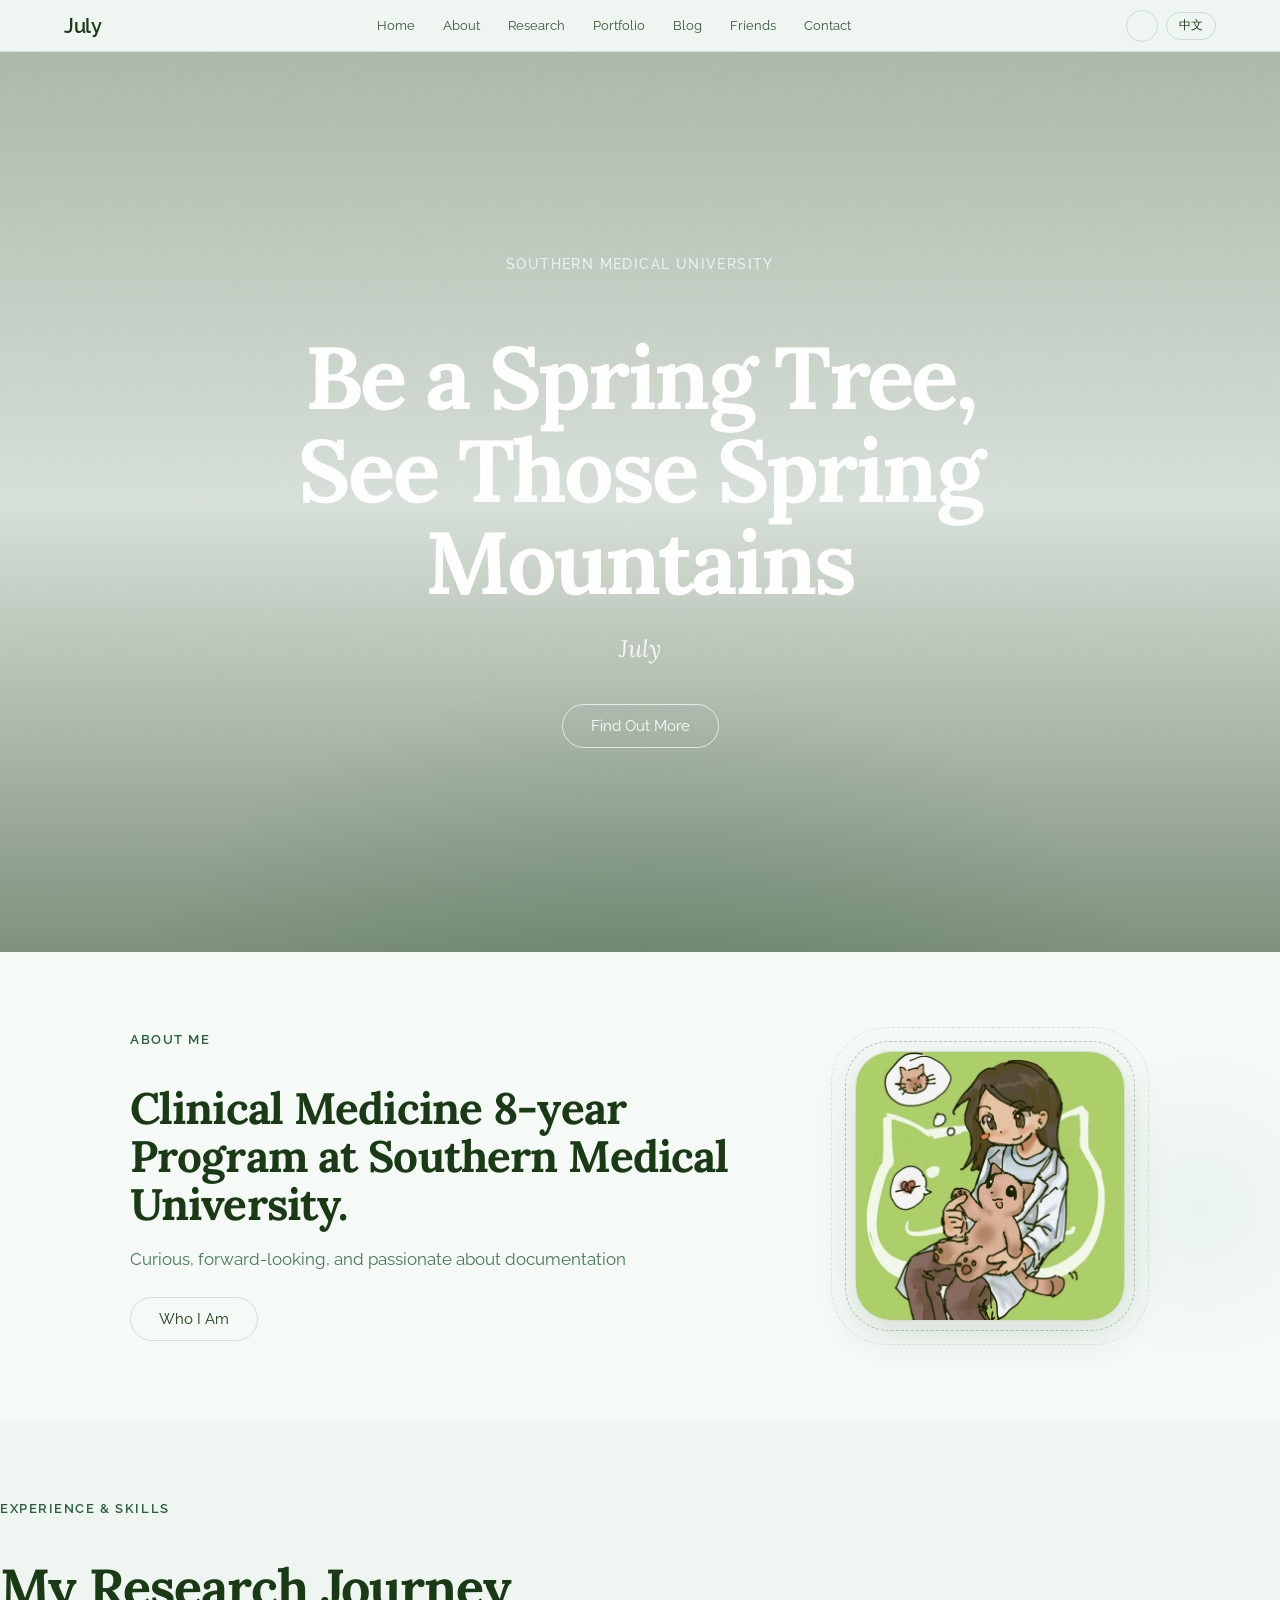
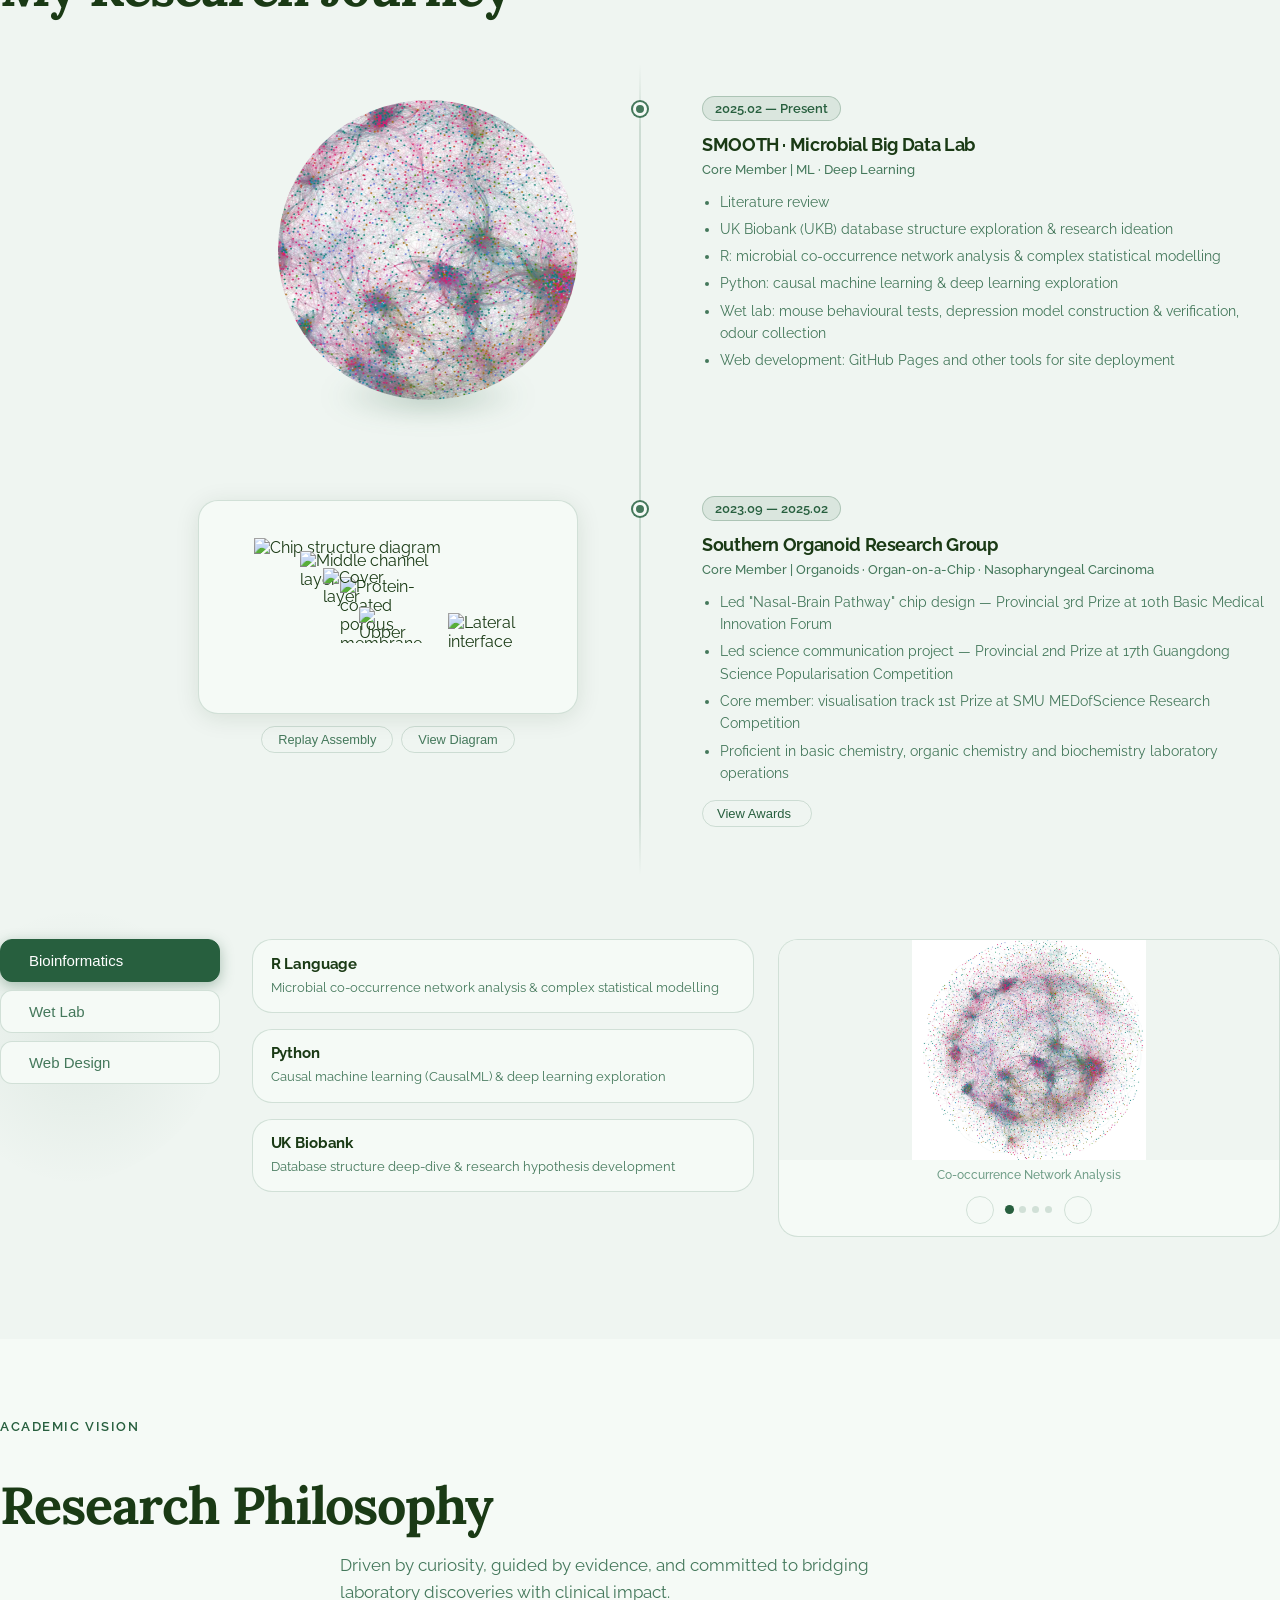
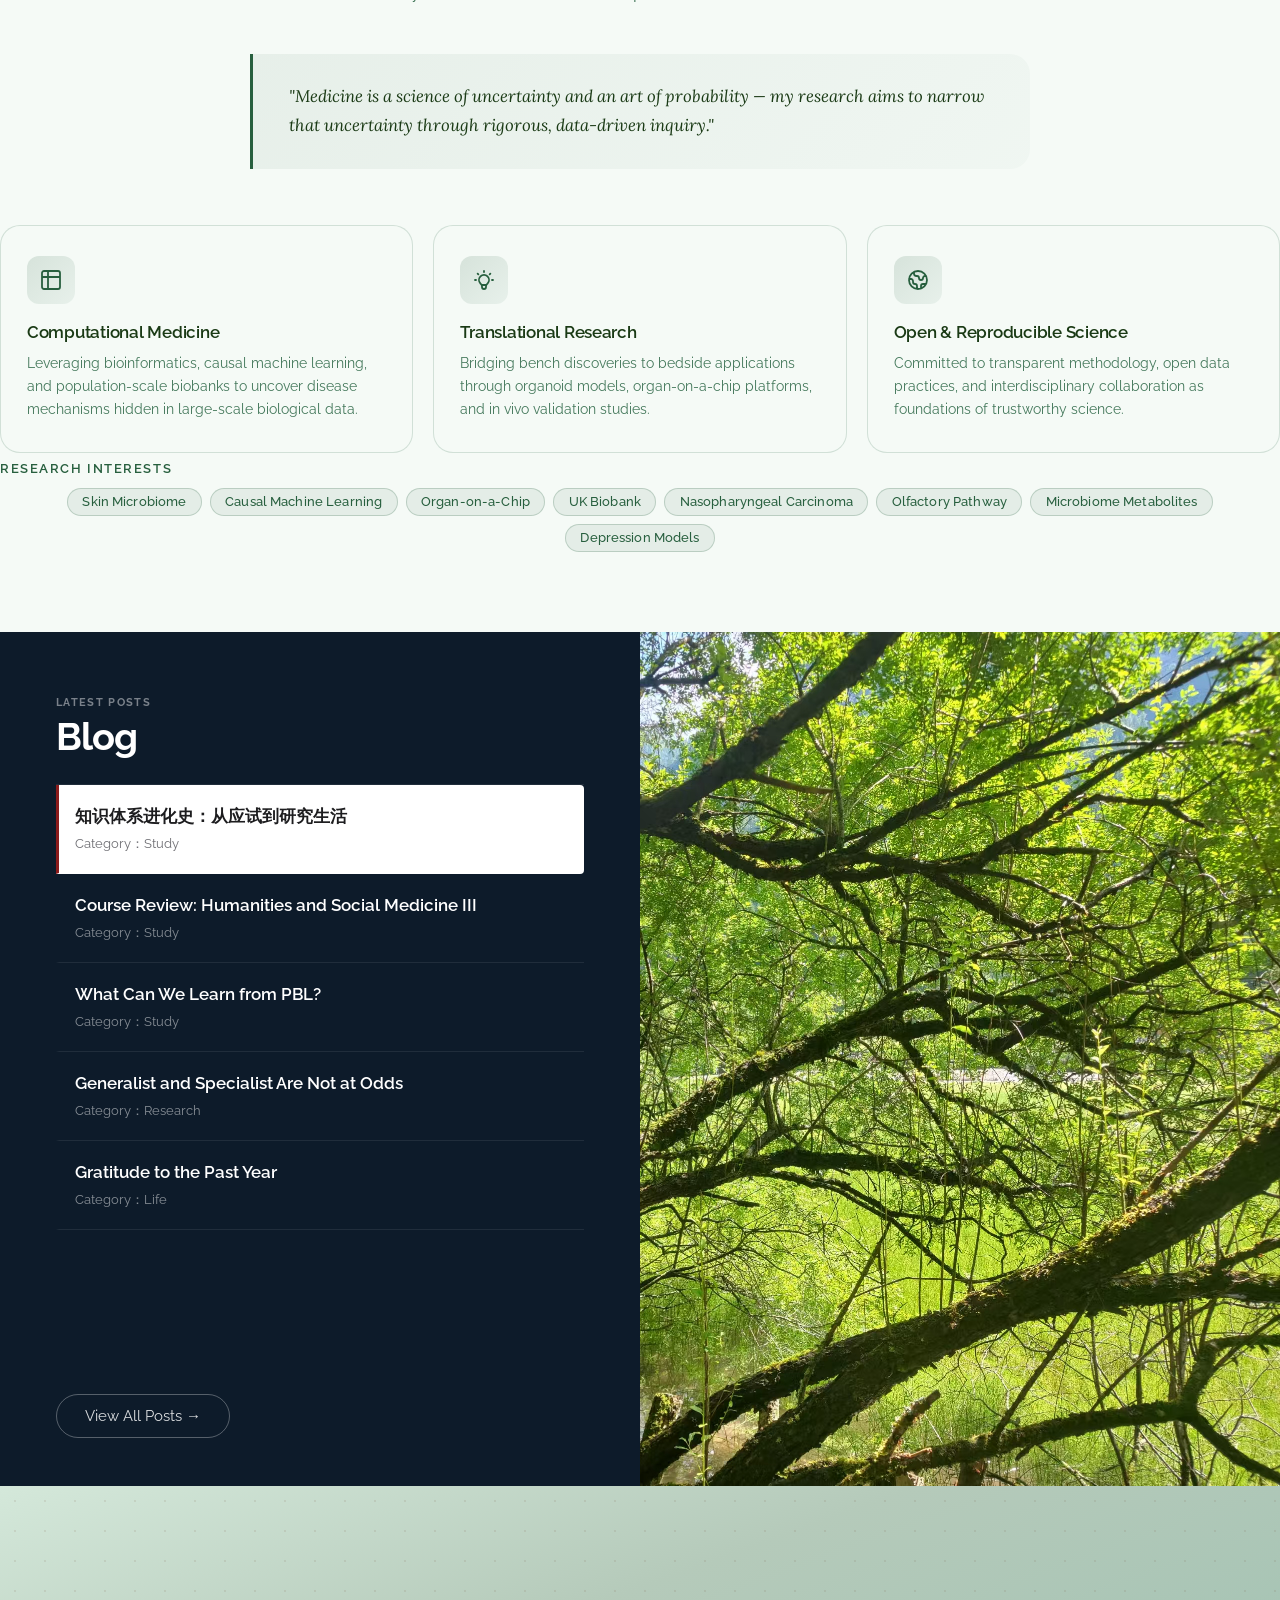
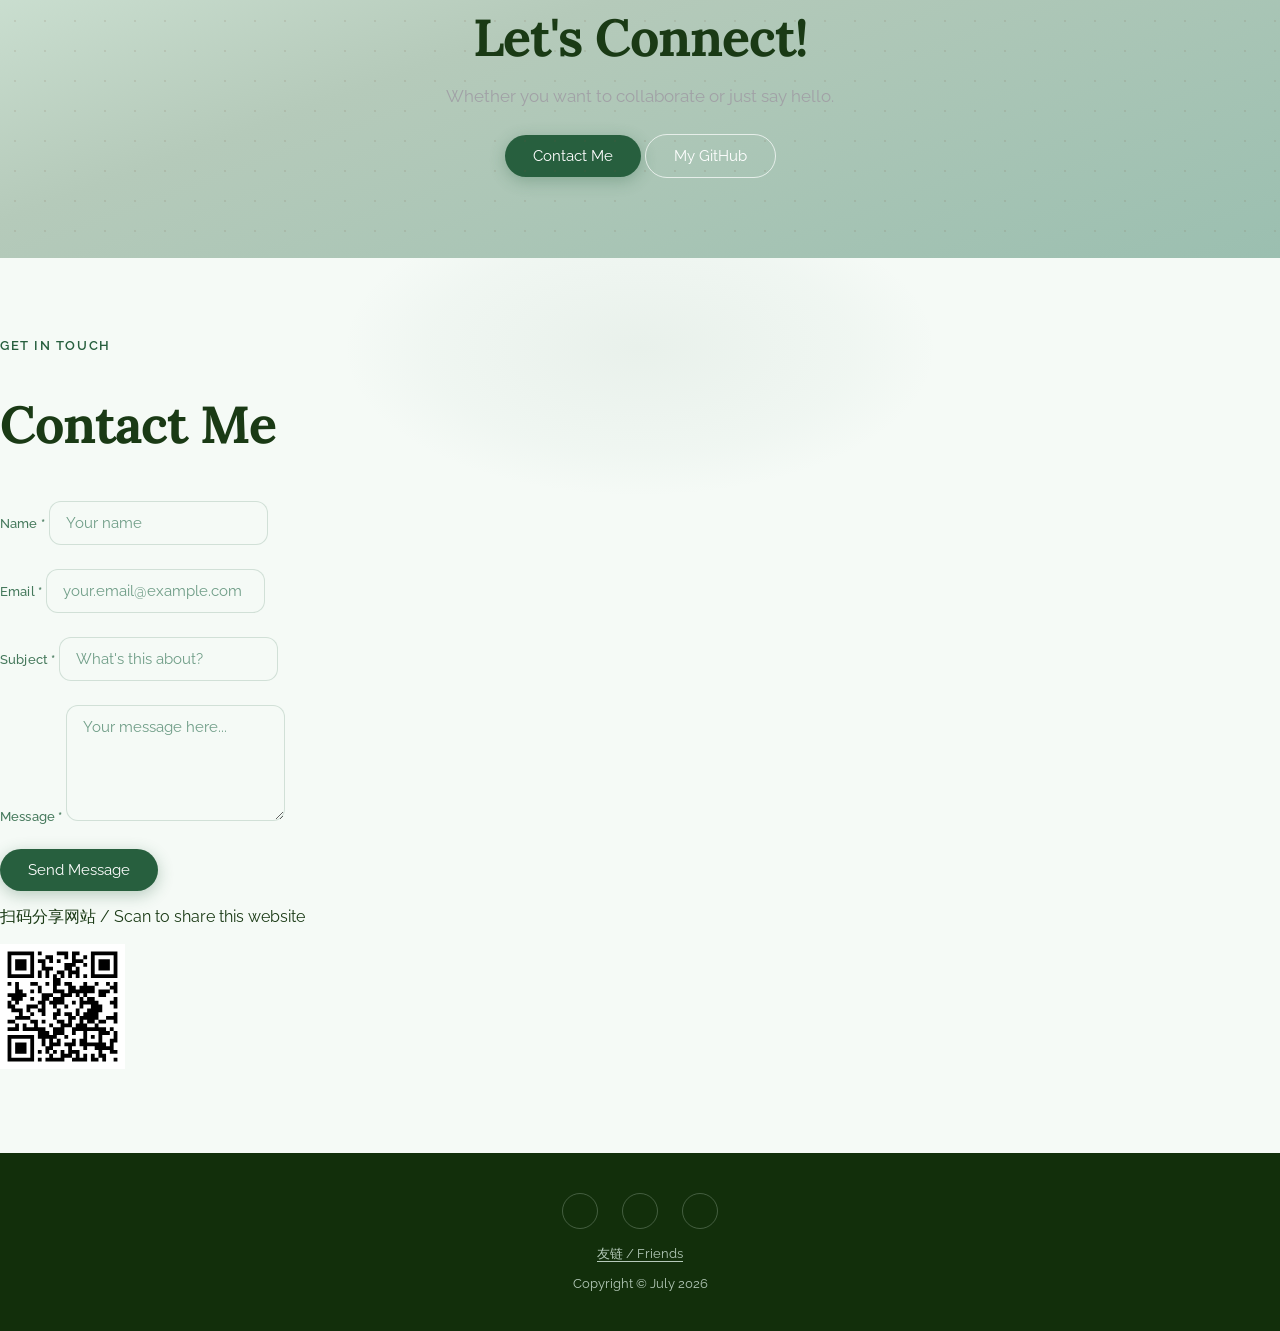
==== commit 4889edc8: "更改index显示方式 最近博客显示最新的八篇，没有则取博客数量全长" ====
--- a/index.html
+++ b/index.html
@@ -639,7 +639,7 @@
     <script src="assets/bootstrap/js/bootstrap.min.js"></script>
     <script src="assets/js/blog-data.js?v=20260825"></script>
     <script src="assets/js/books-data.js"></script>
-    <script src="assets/js/stylish-portfolio.js?v=20260825"></script>
+    <script src="assets/js/stylish-portfolio.js?v=20260825-2"></script>
 
     <!-- 全局音乐播放器（APlayer + MetingJS · 网易云歌单） -->
     <link rel="stylesheet" href="https://cdn.jsdelivr.net/npm/aplayer@1.10.1/dist/APlayer.min.css">
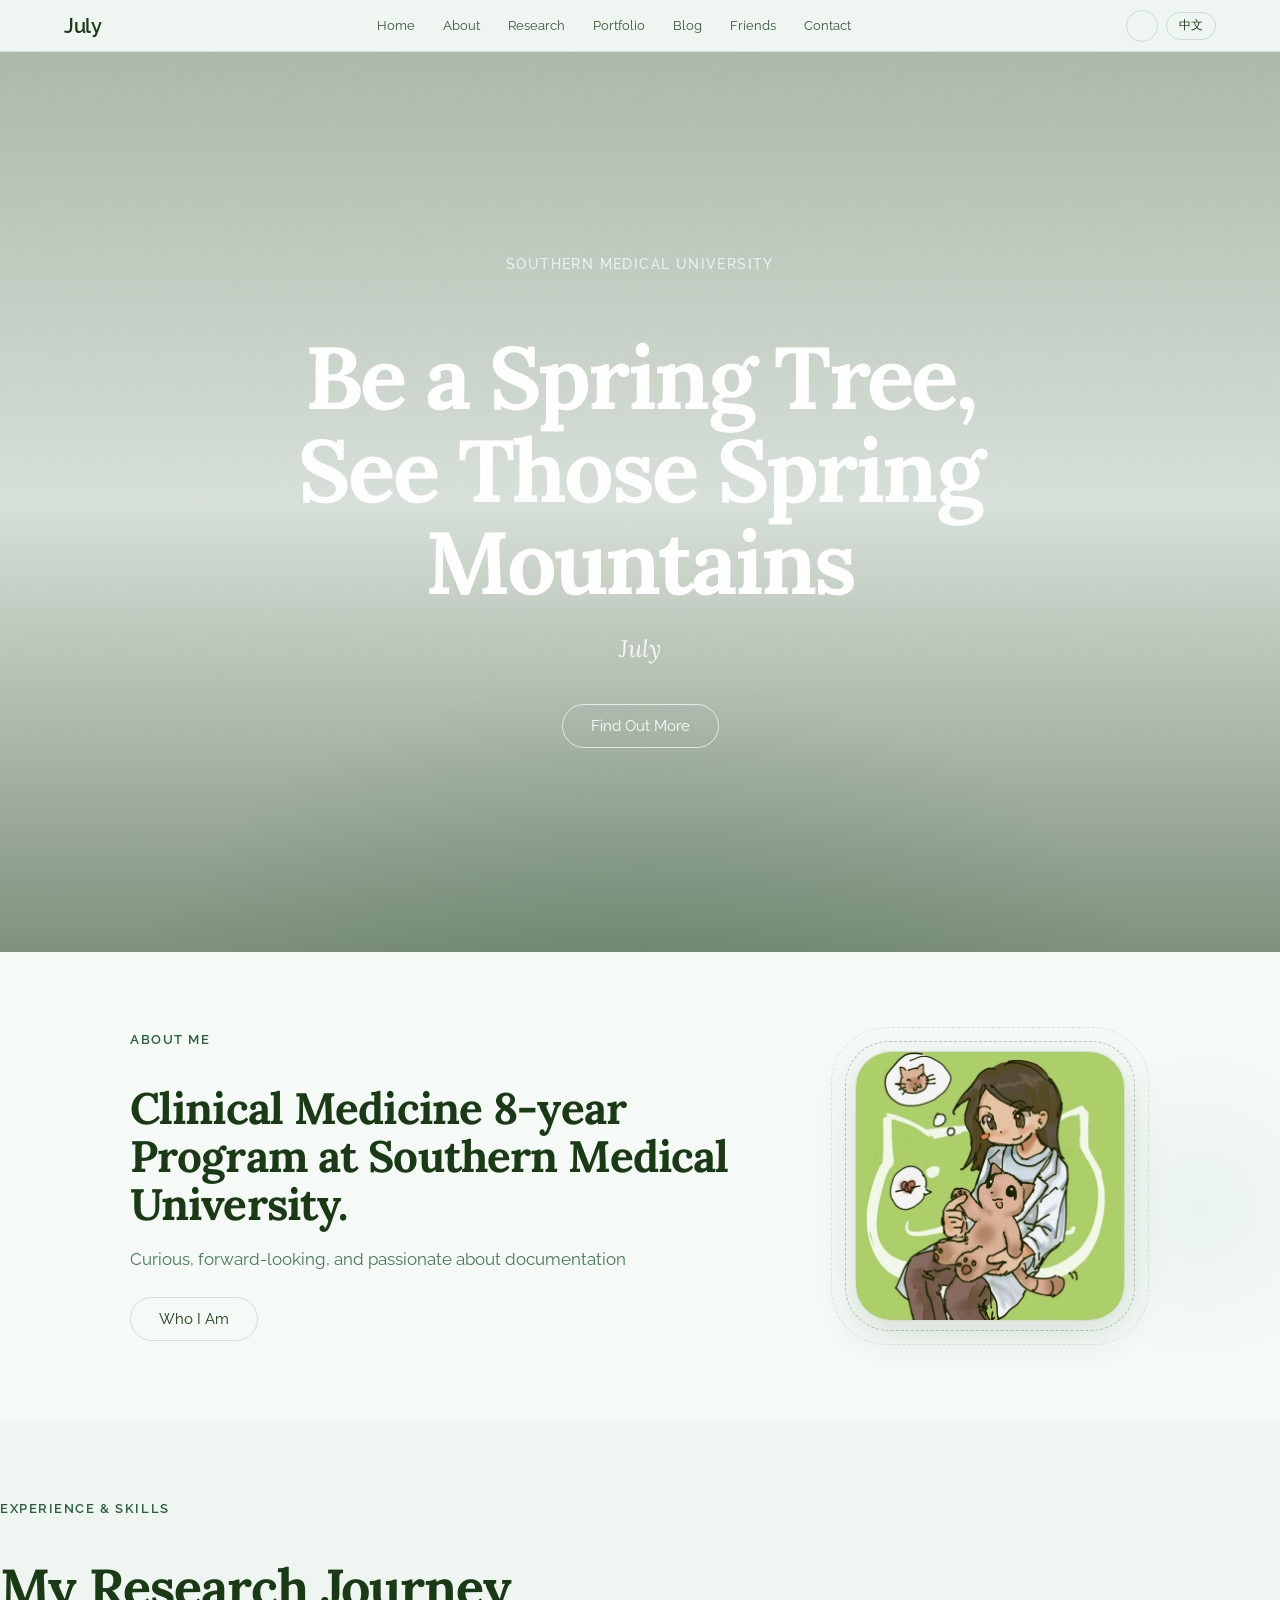
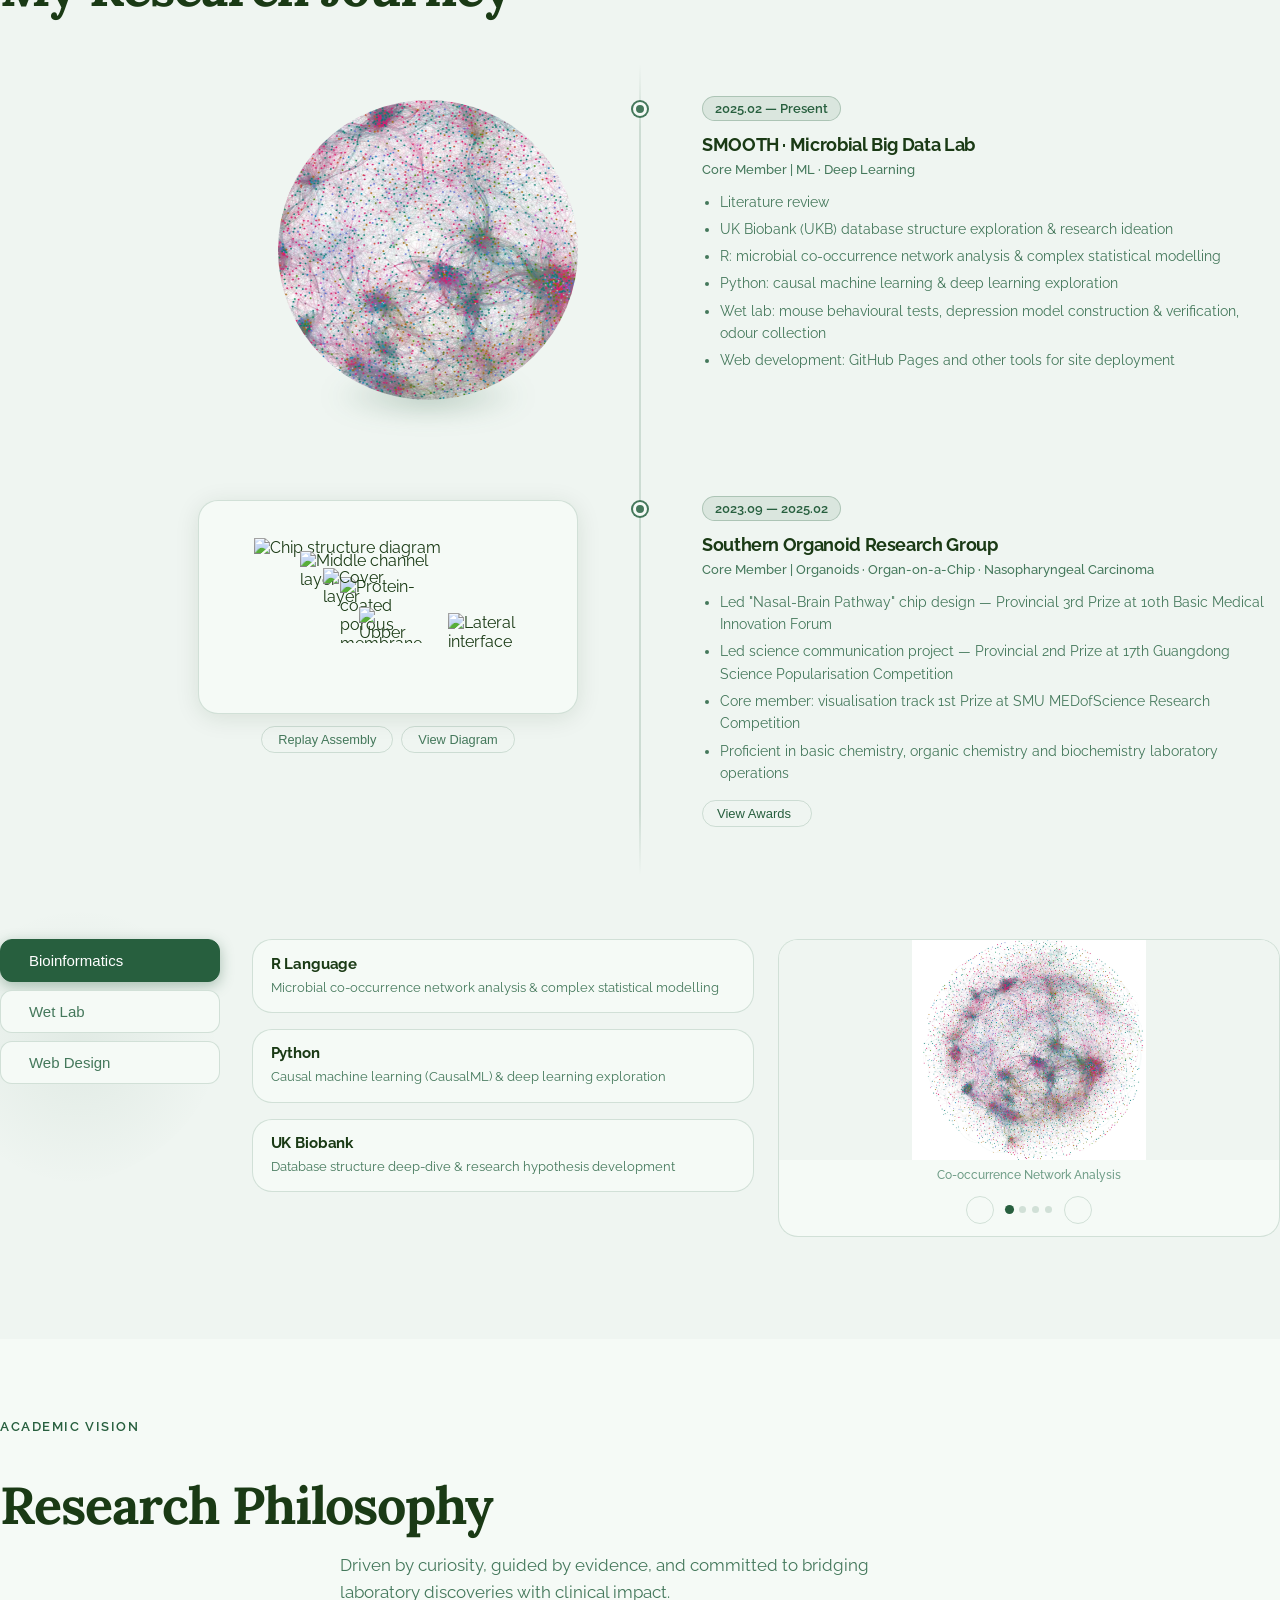
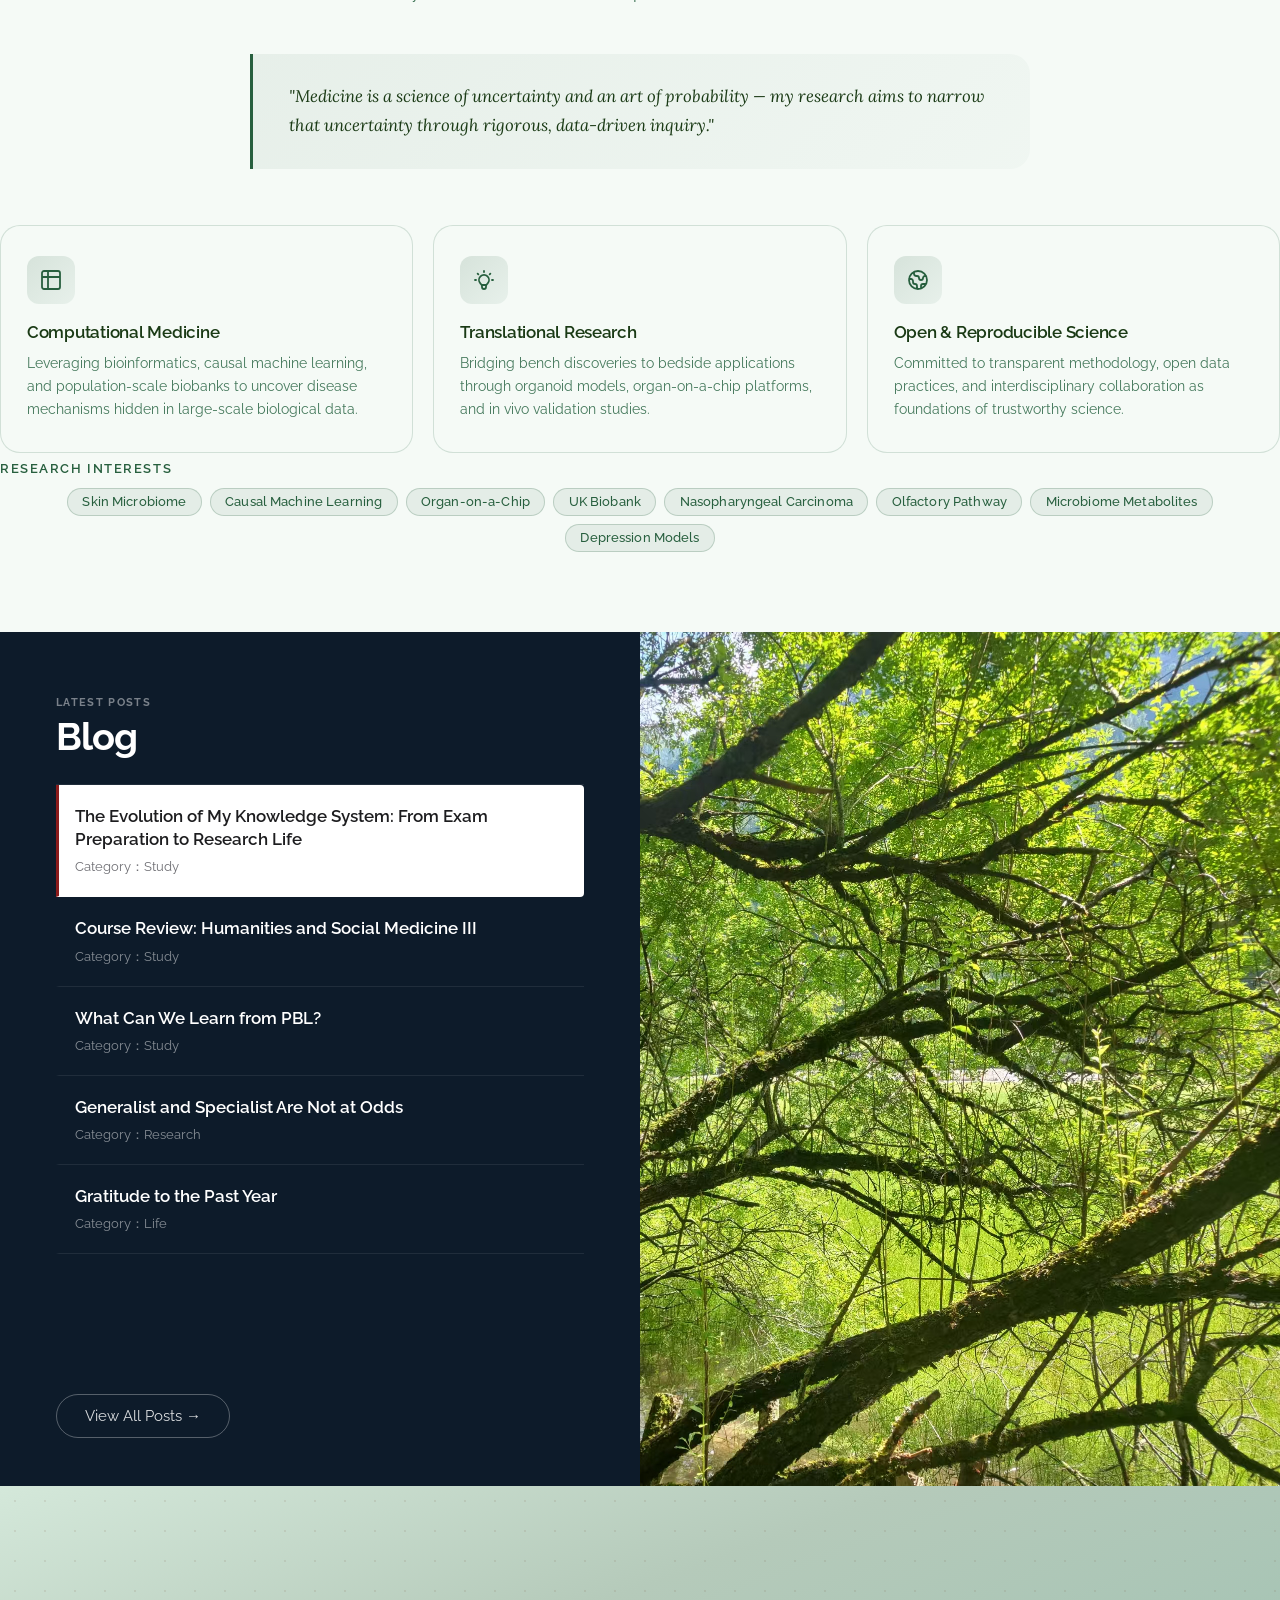
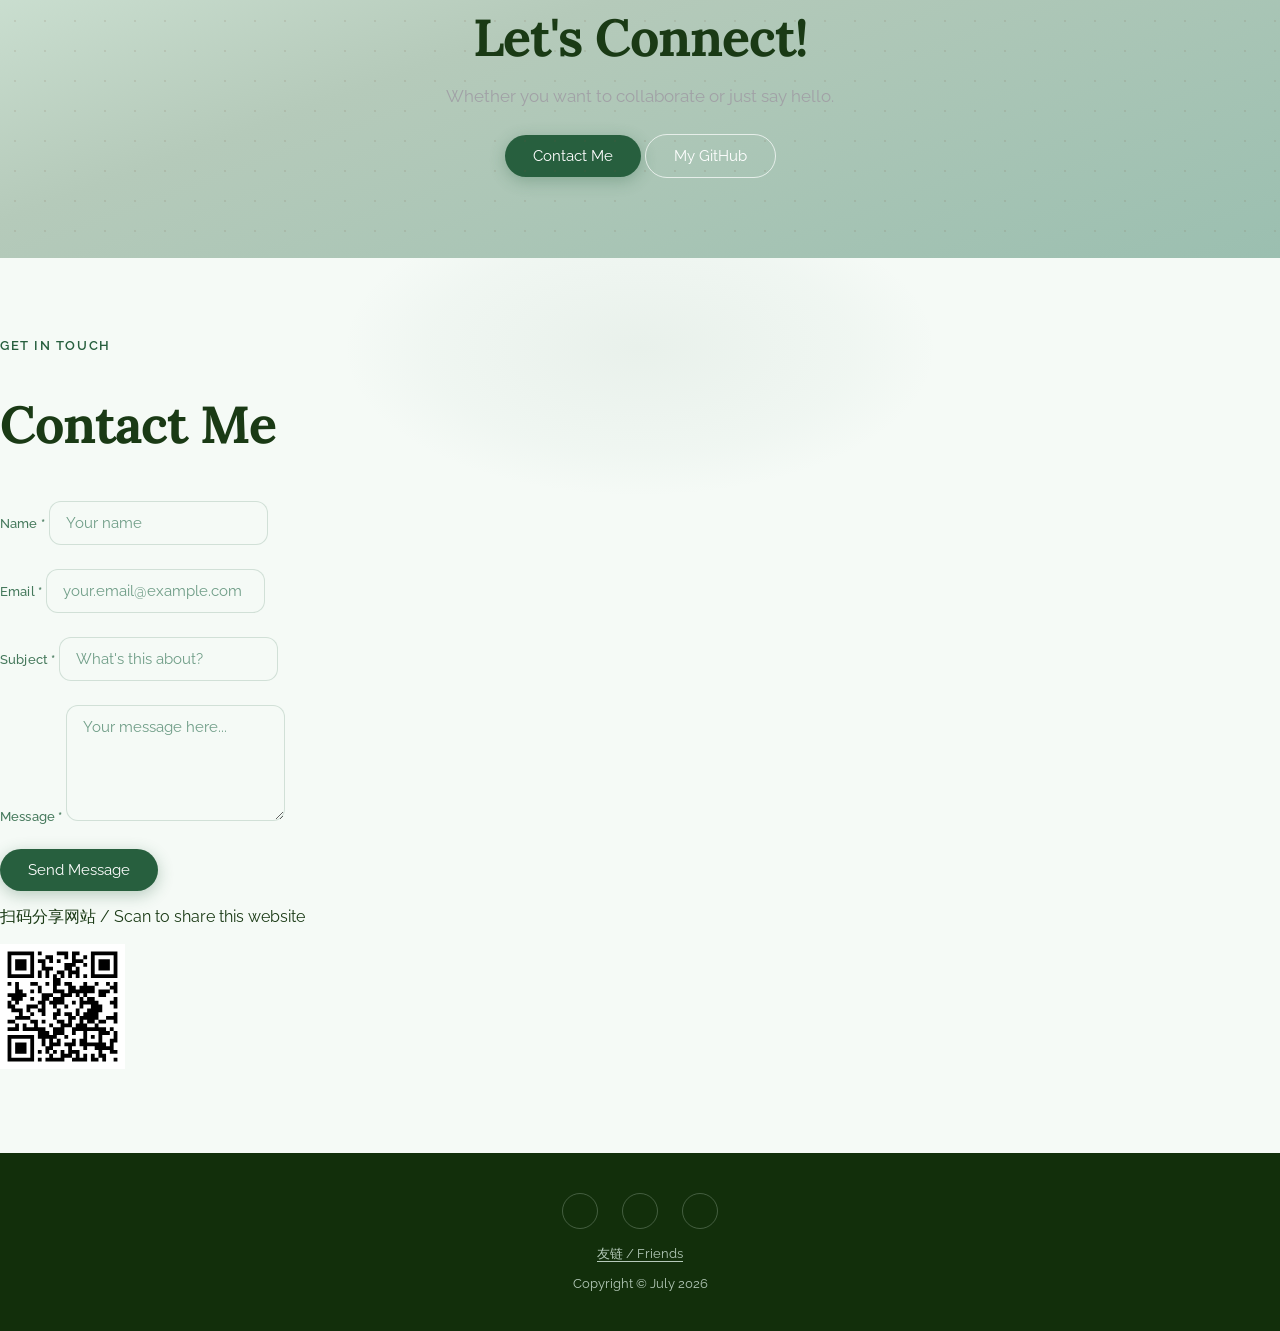
==== commit 788c85a4: "补充最新博客的英文翻译" ====
--- a/index.html
+++ b/index.html
@@ -637,7 +637,7 @@
     </footer>
 
     <script src="assets/bootstrap/js/bootstrap.min.js"></script>
-    <script src="assets/js/blog-data.js?v=20260825"></script>
+    <script src="assets/js/blog-data.js?v=20260825-2"></script>
     <script src="assets/js/books-data.js"></script>
     <script src="assets/js/stylish-portfolio.js?v=20260825-2"></script>
 
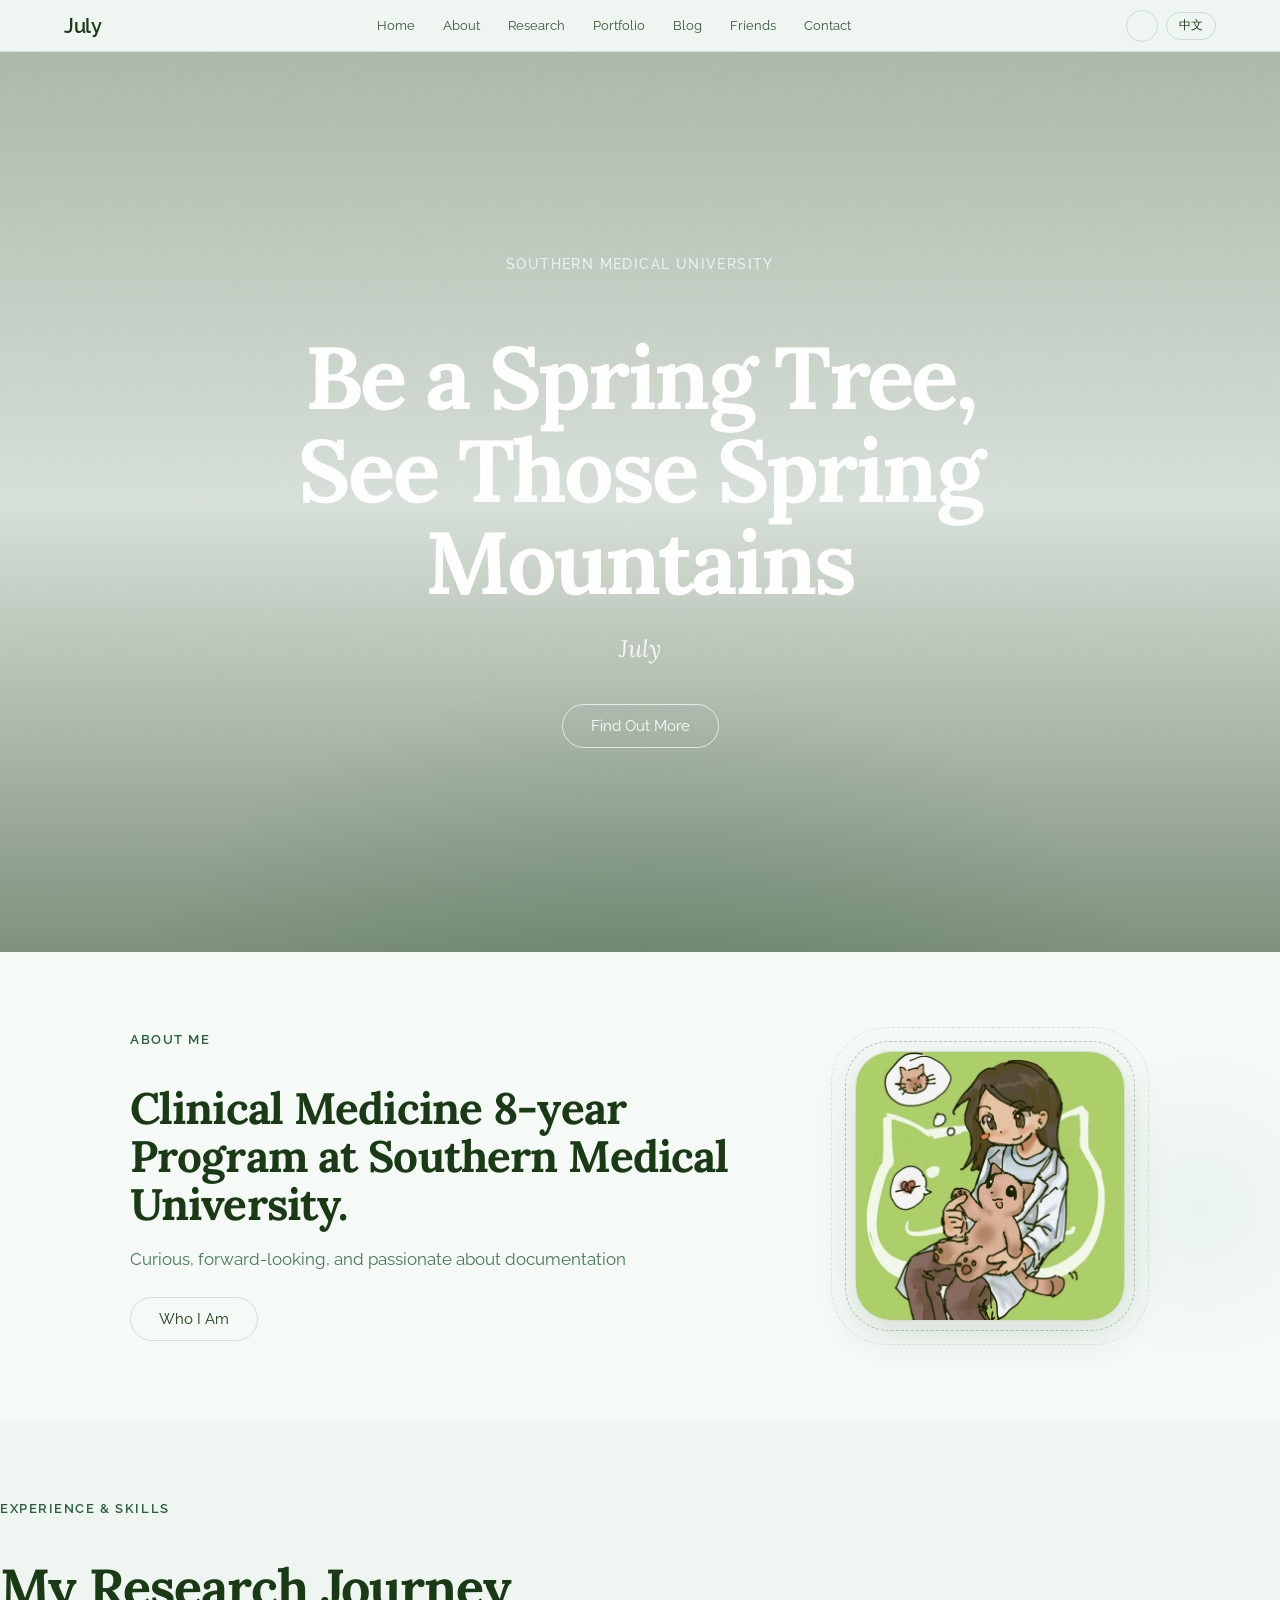
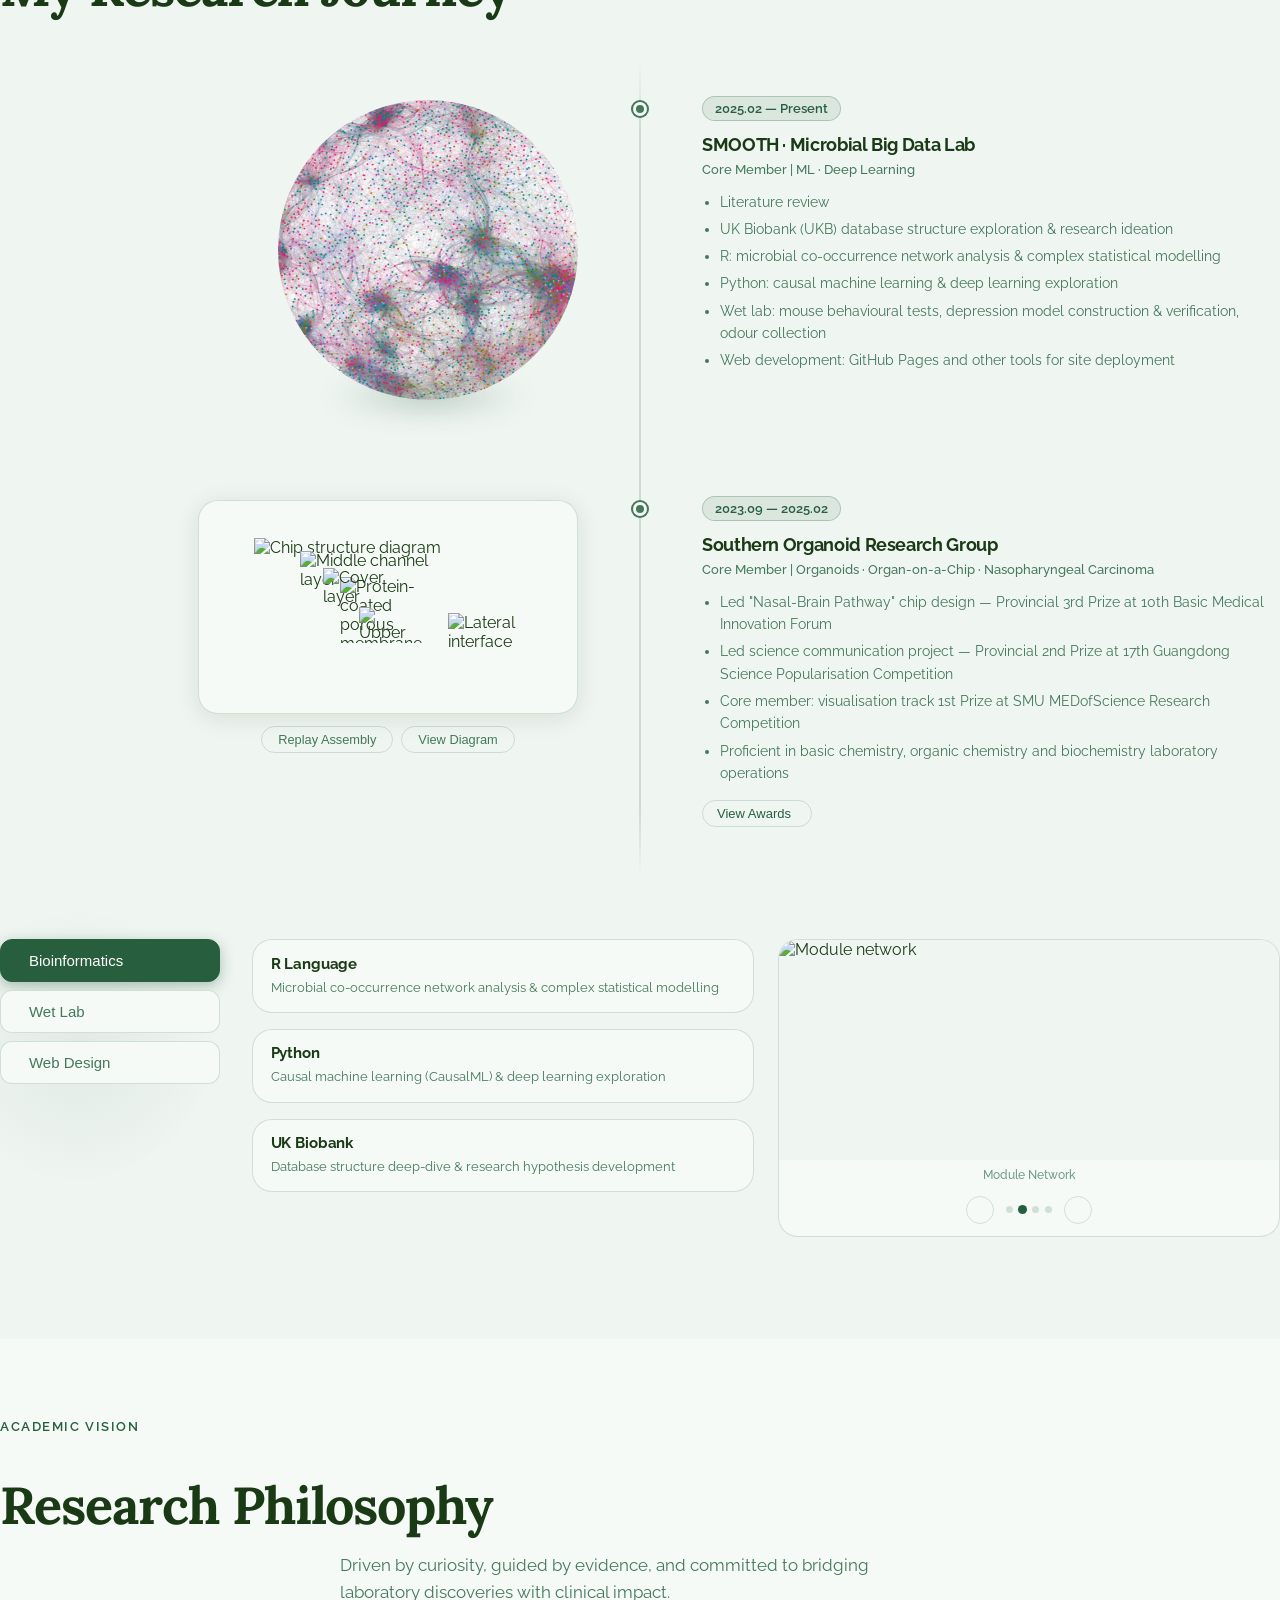
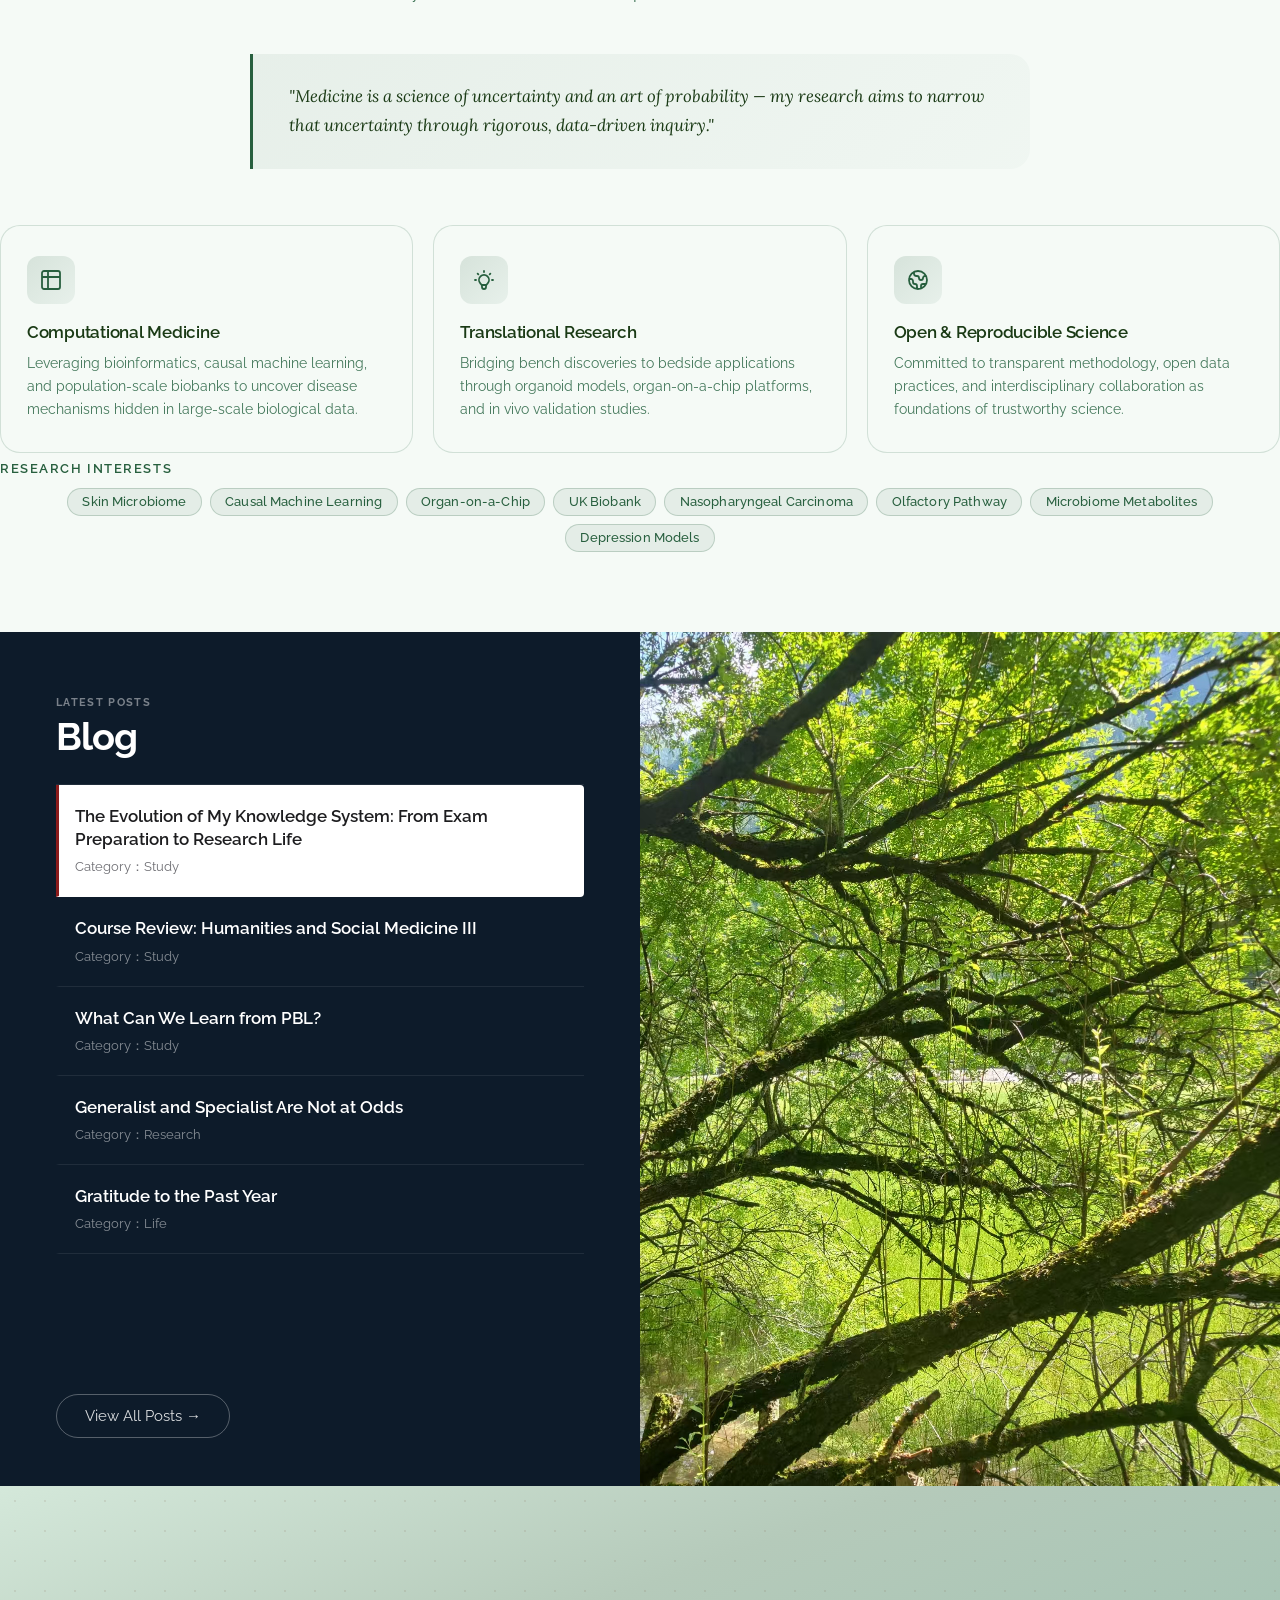
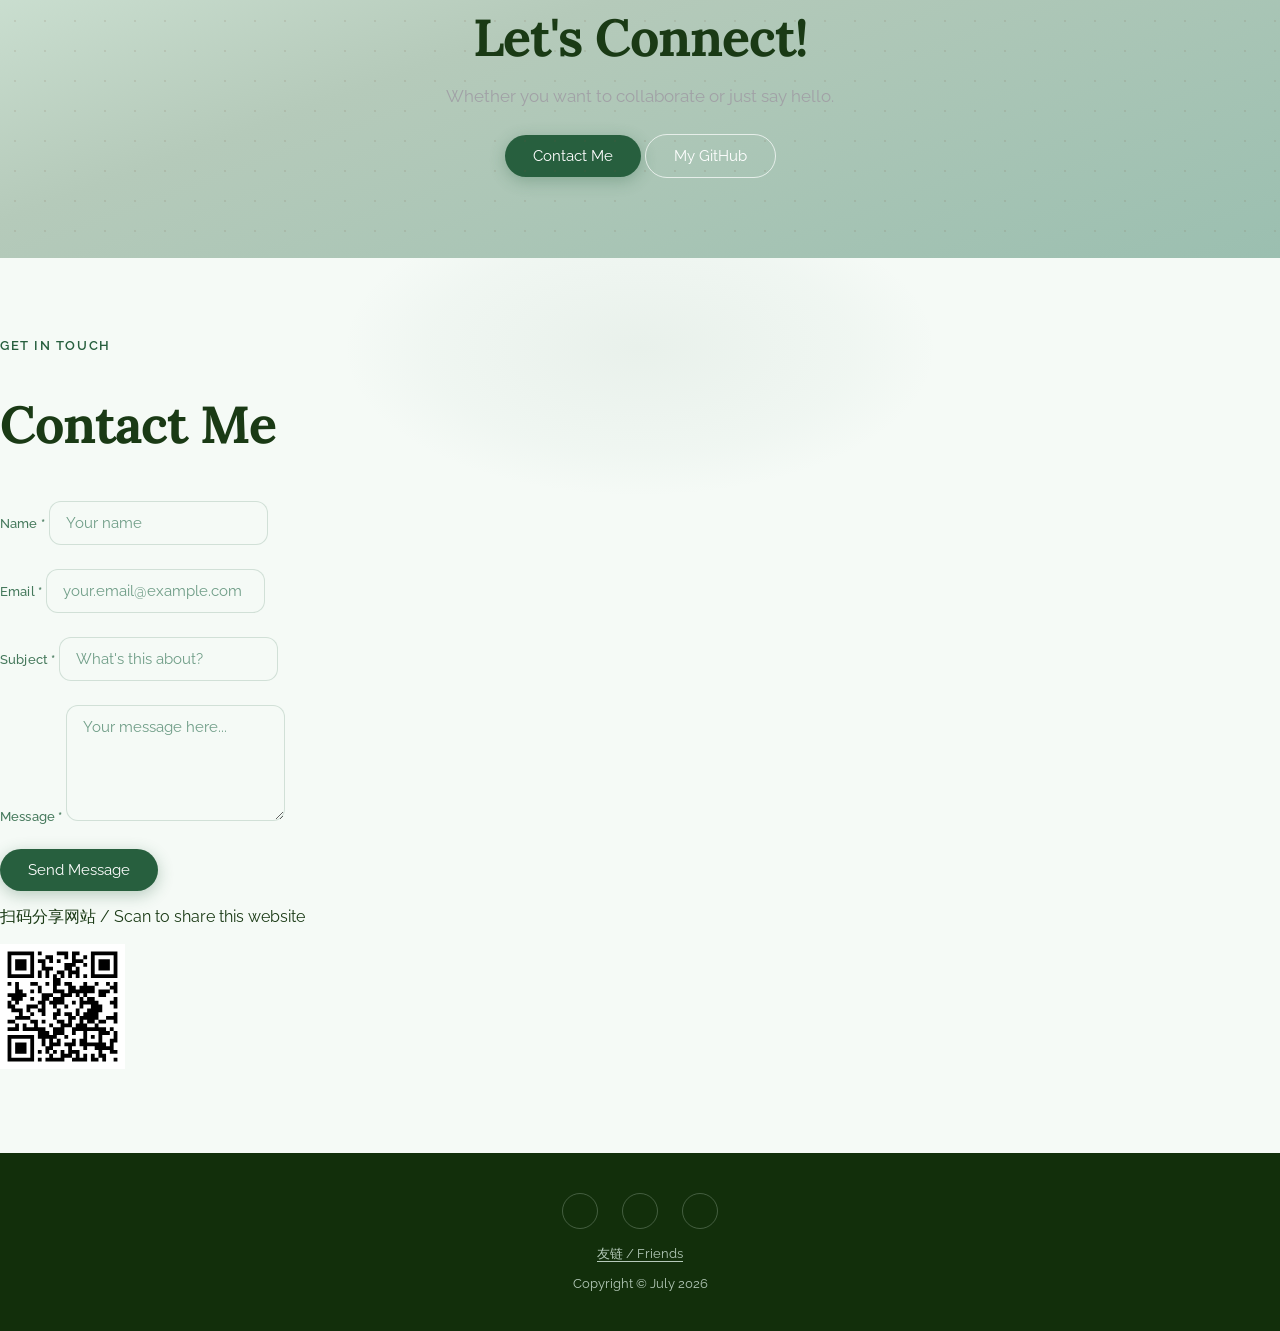
==== commit 19d5e1d0: "修复最新博客中的链接问题" ====
--- a/index.html
+++ b/index.html
@@ -637,7 +637,7 @@
     </footer>
 
     <script src="assets/bootstrap/js/bootstrap.min.js"></script>
-    <script src="assets/js/blog-data.js?v=20260825-2"></script>
+    <script src="assets/js/blog-data.js?v=20260825-3"></script>
     <script src="assets/js/books-data.js"></script>
     <script src="assets/js/stylish-portfolio.js?v=20260825-2"></script>
 
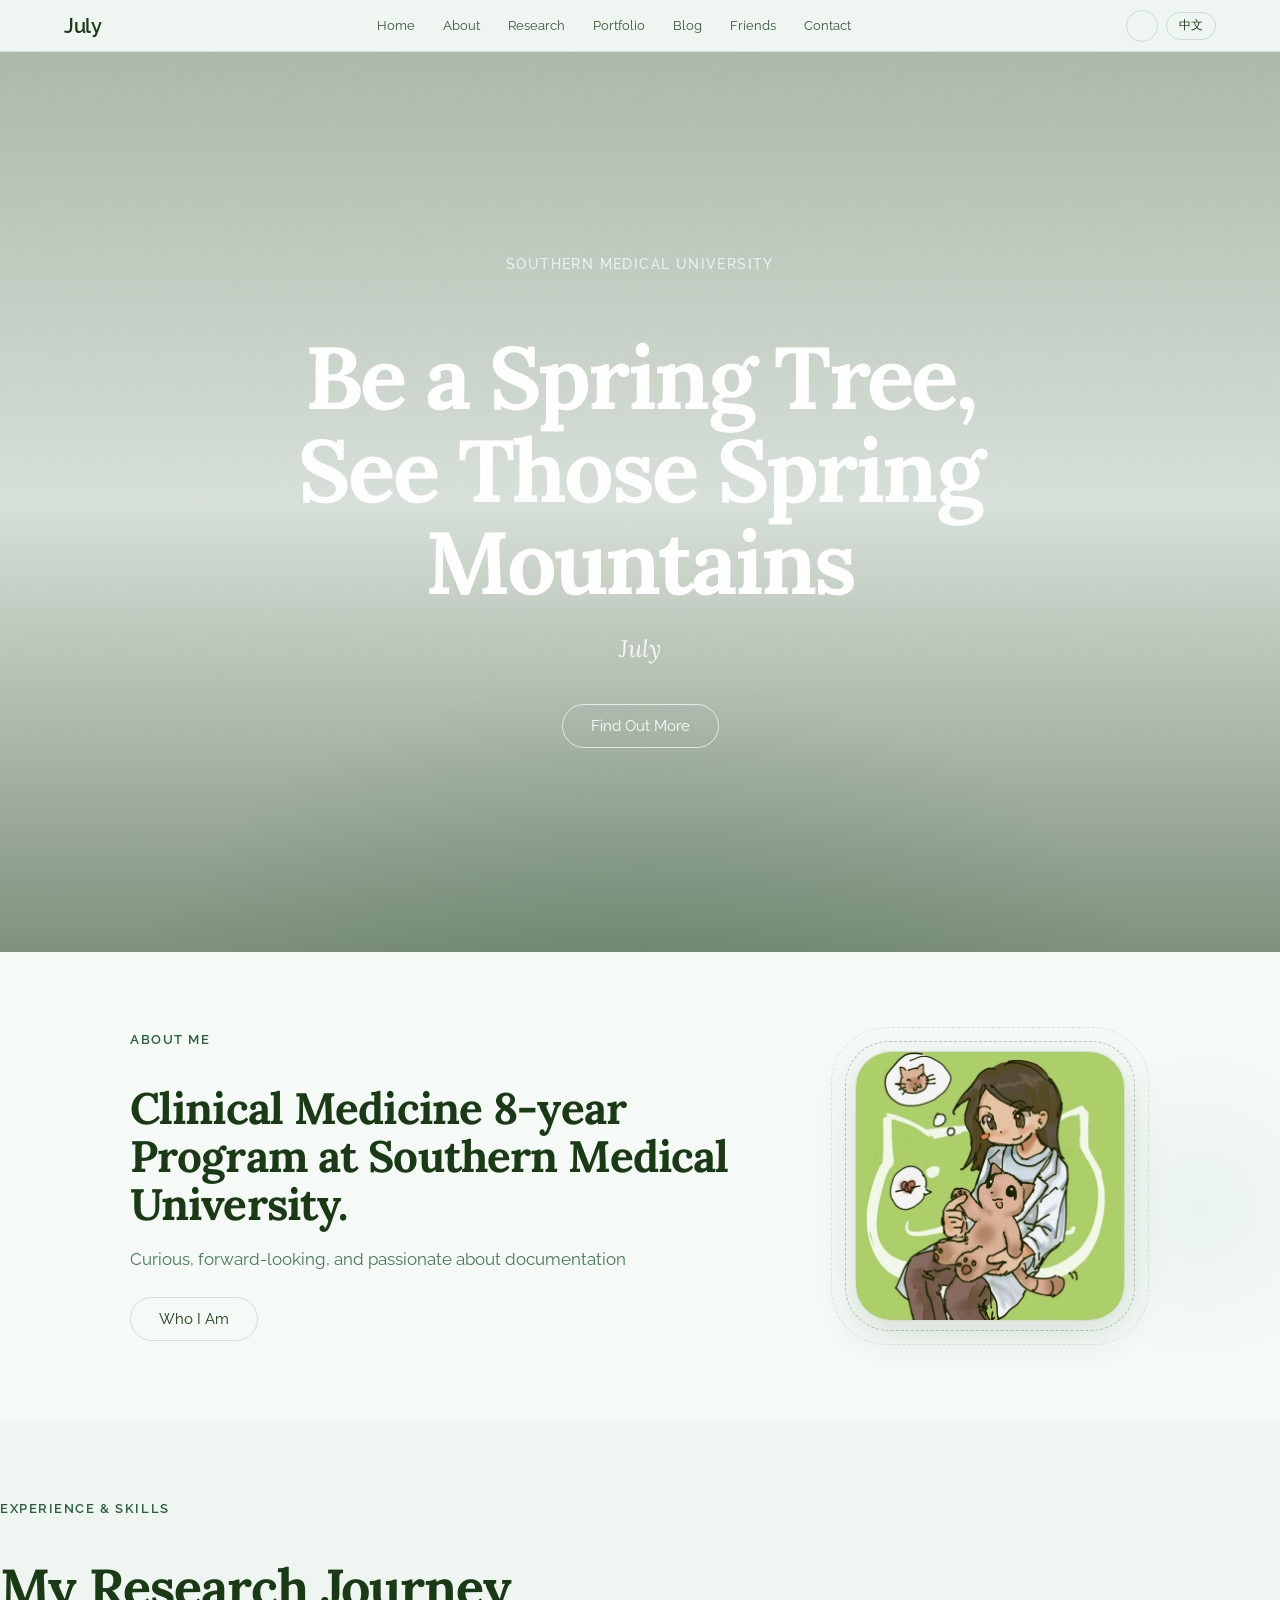
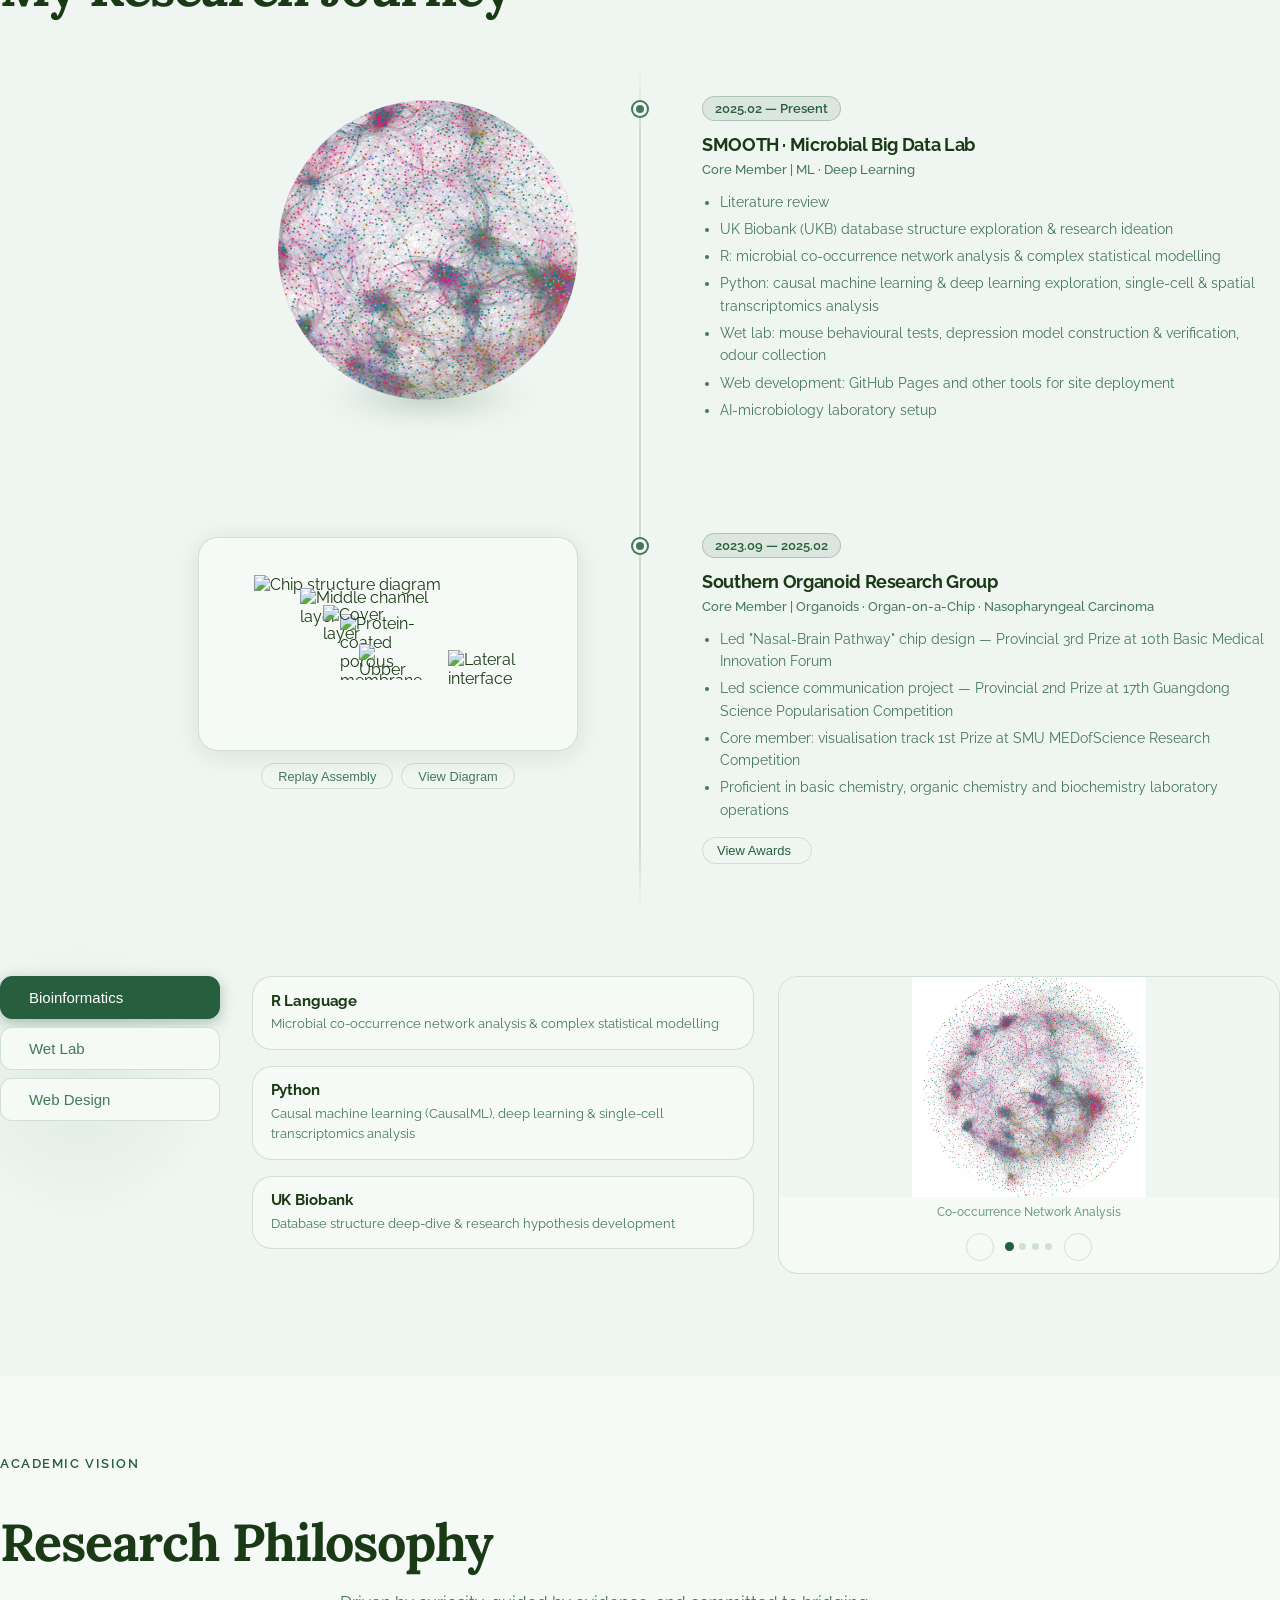
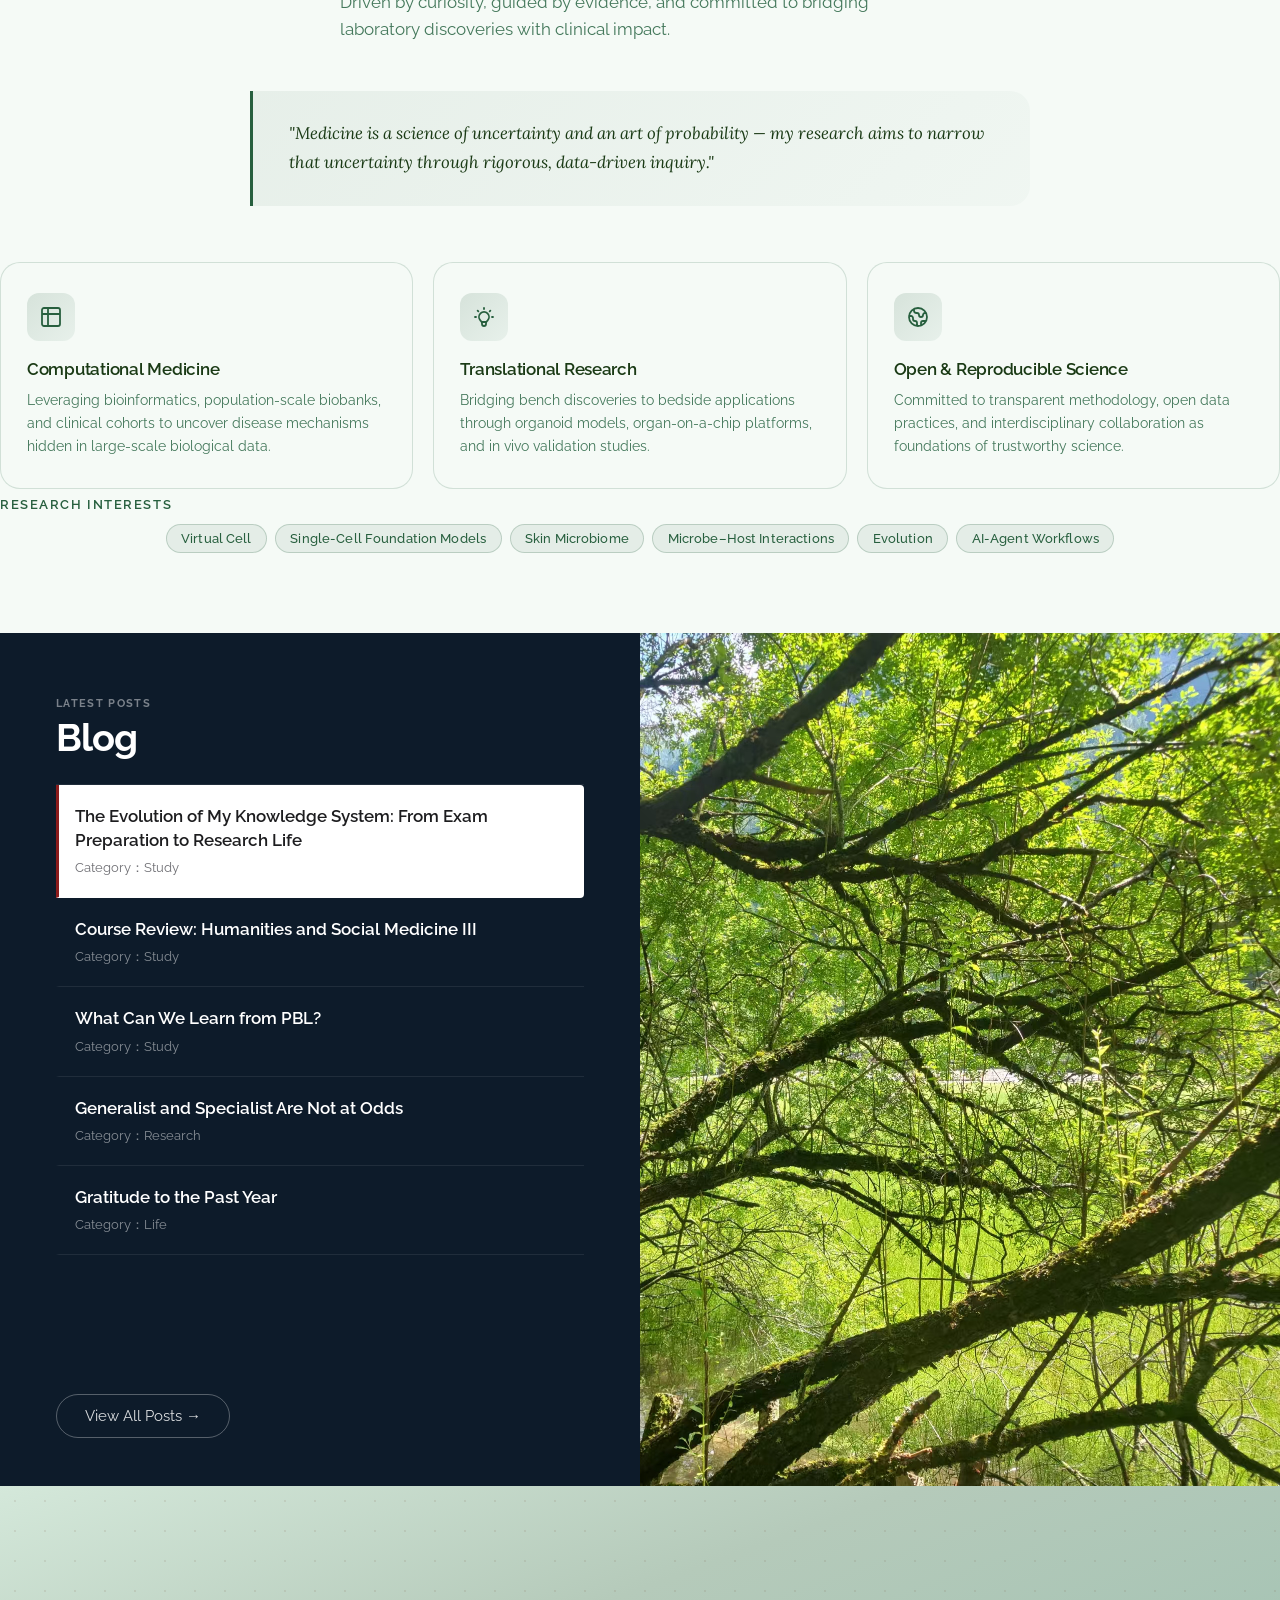
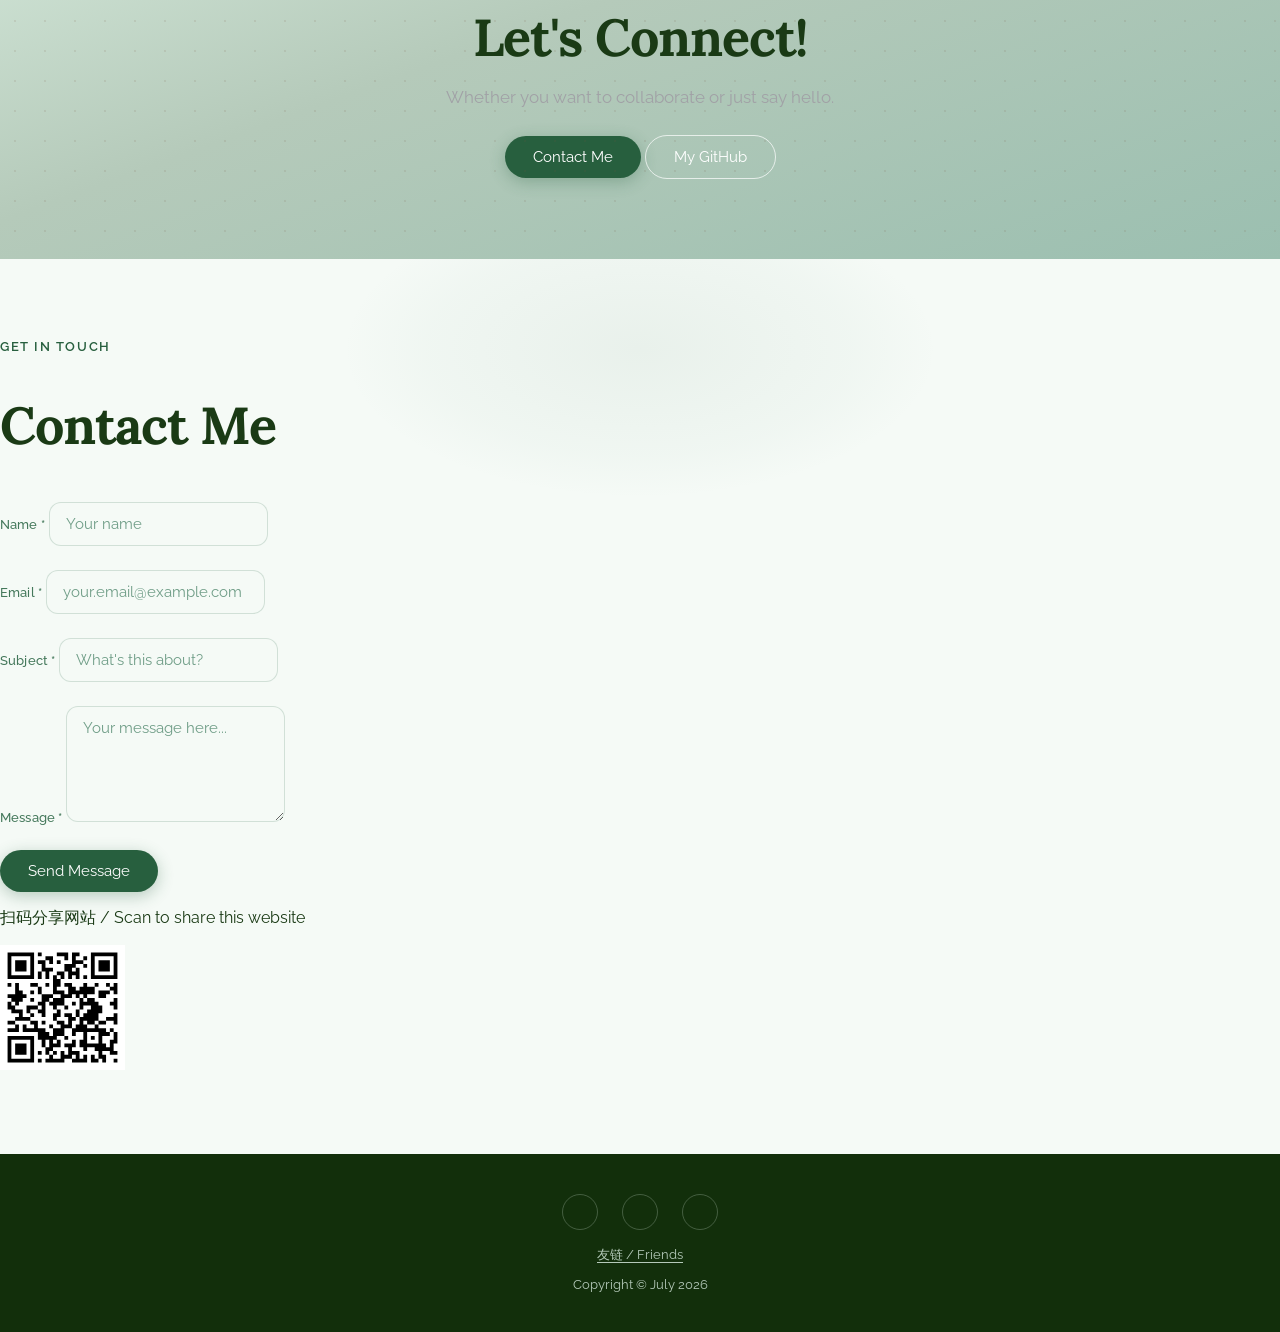
==== commit bba4631c: "更改研究兴趣" ====
--- a/index.html
+++ b/index.html
@@ -169,9 +169,10 @@
                             <li id="tl1-b1">Literature review</li>
                             <li id="tl1-b2">UK Biobank (UKB) database structure exploration &amp; research ideation</li>
                             <li id="tl1-b3">R: microbial co-occurrence network analysis &amp; complex statistical modeling</li>
-                            <li id="tl1-b4">Python: causal machine learning &amp; deep learning exploration</li>
+                            <li id="tl1-b4">Python: causal machine learning &amp; deep learning exploration, single-cell &amp; spatial transcriptomics analysis</li>
                             <li id="tl1-b5">Wet lab: mouse behavioural tests, depression model construction &amp; verification, odour collection</li>
                             <li id="tl1-b6">Web development: GitHub Pages and other tools for site deployment</li>
+                            <li id="tl1-b7">AI-microbiology laboratory setup</li>
                         </ul>
                     </div>
                 </div>
@@ -324,7 +325,7 @@
                                 </div>
                                 <div class="bio-skill-item">
                                     <span class="bio-skill-name">Python</span>
-                                    <span class="bio-skill-desc" id="bio-py-desc">Causal machine learning (CausalML) &amp; deep learning exploration</span>
+                                    <span class="bio-skill-desc" id="bio-py-desc">Causal machine learning (CausalML), deep learning &amp; single-cell transcriptomics analysis</span>
                                 </div>
                                 <div class="bio-skill-item">
                                     <span class="bio-skill-name">UK Biobank</span>
@@ -502,14 +503,12 @@
             <div class="text-center mt-5">
                 <span class="section-eyebrow" id="interests-eyebrow">Research Interests</span>
                 <div class="acad-tags">
-                    <span class="acad-tag" id="tag1">Skin Microbiome</span>
-                    <span class="acad-tag" id="tag2">Machine Learning</span>
-                    <span class="acad-tag" id="tag3">Organ-on-a-Chip</span>
-                    <span class="acad-tag" id="tag4">UK Biobank</span>
-                    <span class="acad-tag" id="tag5">Nasopharyngeal Carcinoma</span>
-                    <span class="acad-tag" id="tag6">Olfactory Pathway</span>
-                    <span class="acad-tag" id="tag7">Microbiome Metabolite</span>
-                    <span class="acad-tag" id="tag8">Depression Models</span>
+                    <span class="acad-tag" id="tag1">Virtual Cell</span>
+                    <span class="acad-tag" id="tag2">Single-Cell Foundation Models</span>
+                    <span class="acad-tag" id="tag3">Skin Microbiome</span>
+                    <span class="acad-tag" id="tag4">Microbe–Host Interactions</span>
+                    <span class="acad-tag" id="tag5">Evolution</span>
+                    <span class="acad-tag" id="tag6">AI-Agent Workflows</span>
                 </div>
             </div>
 
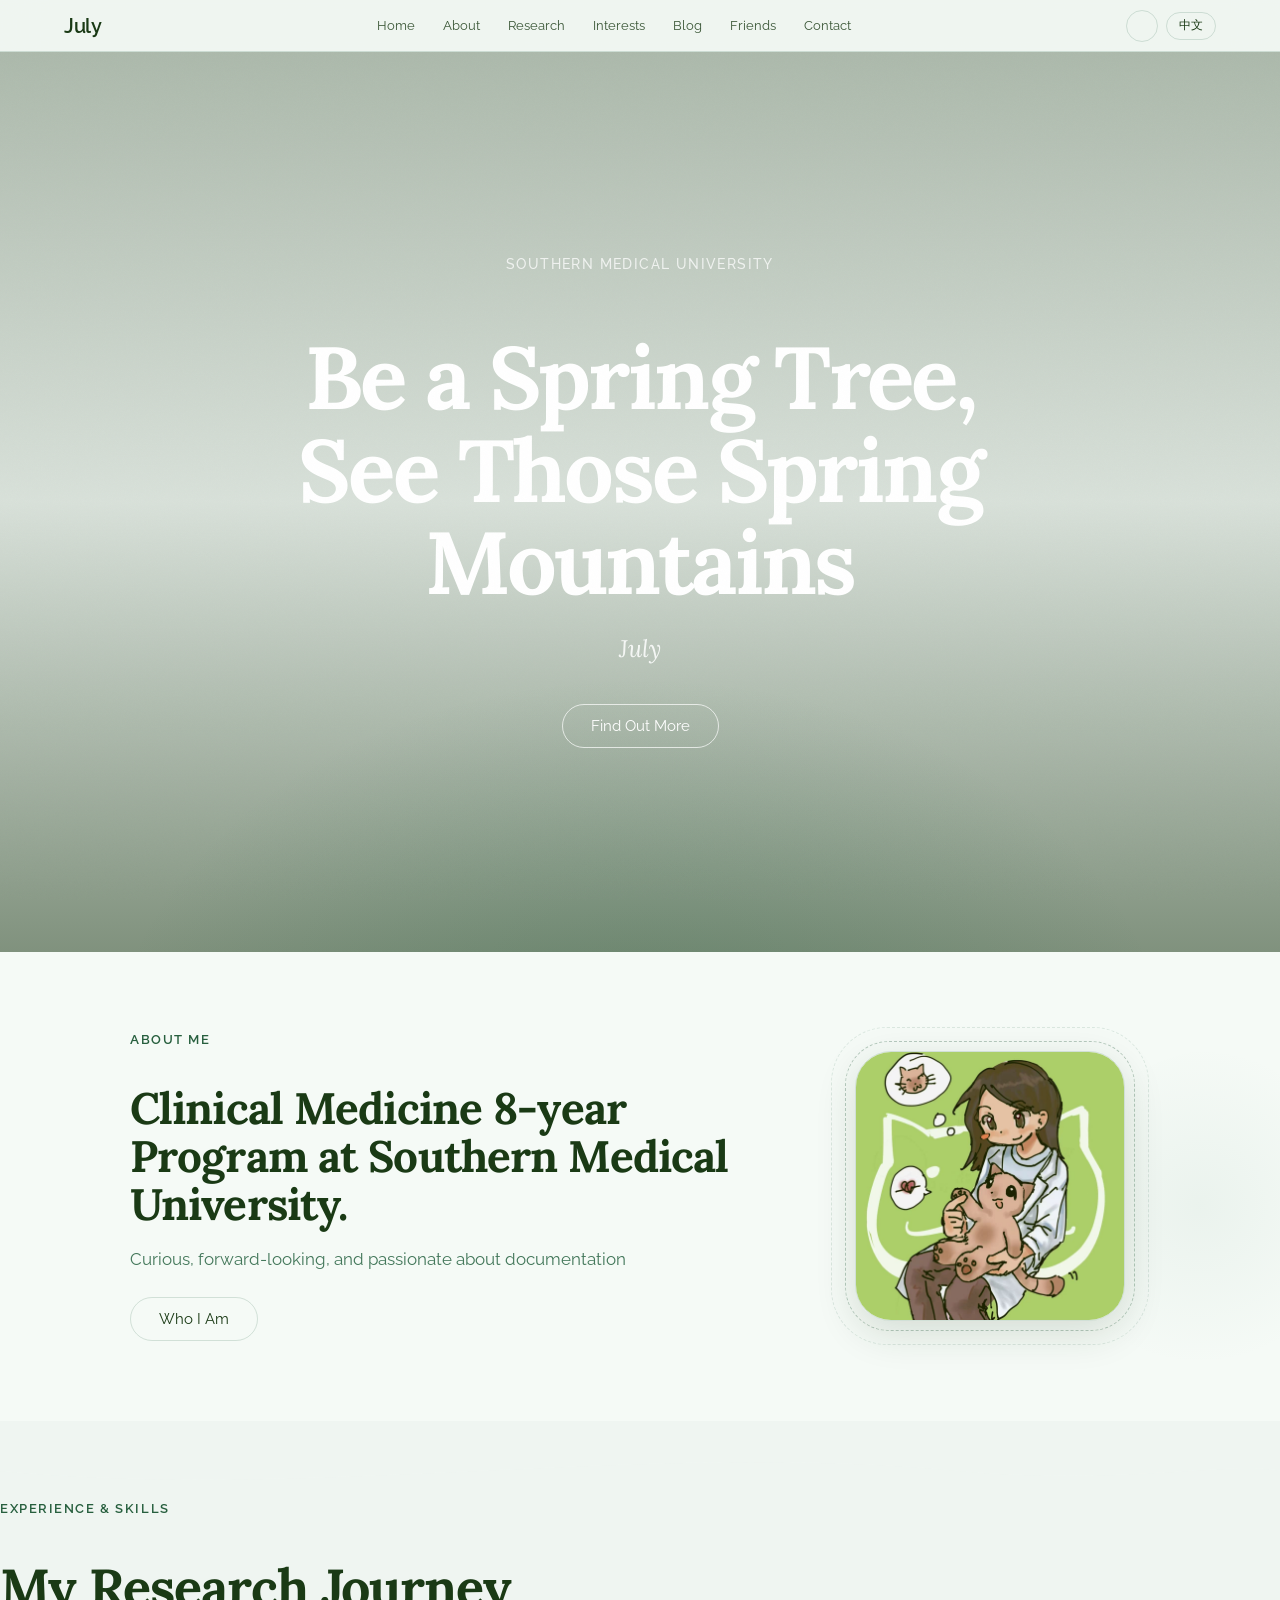
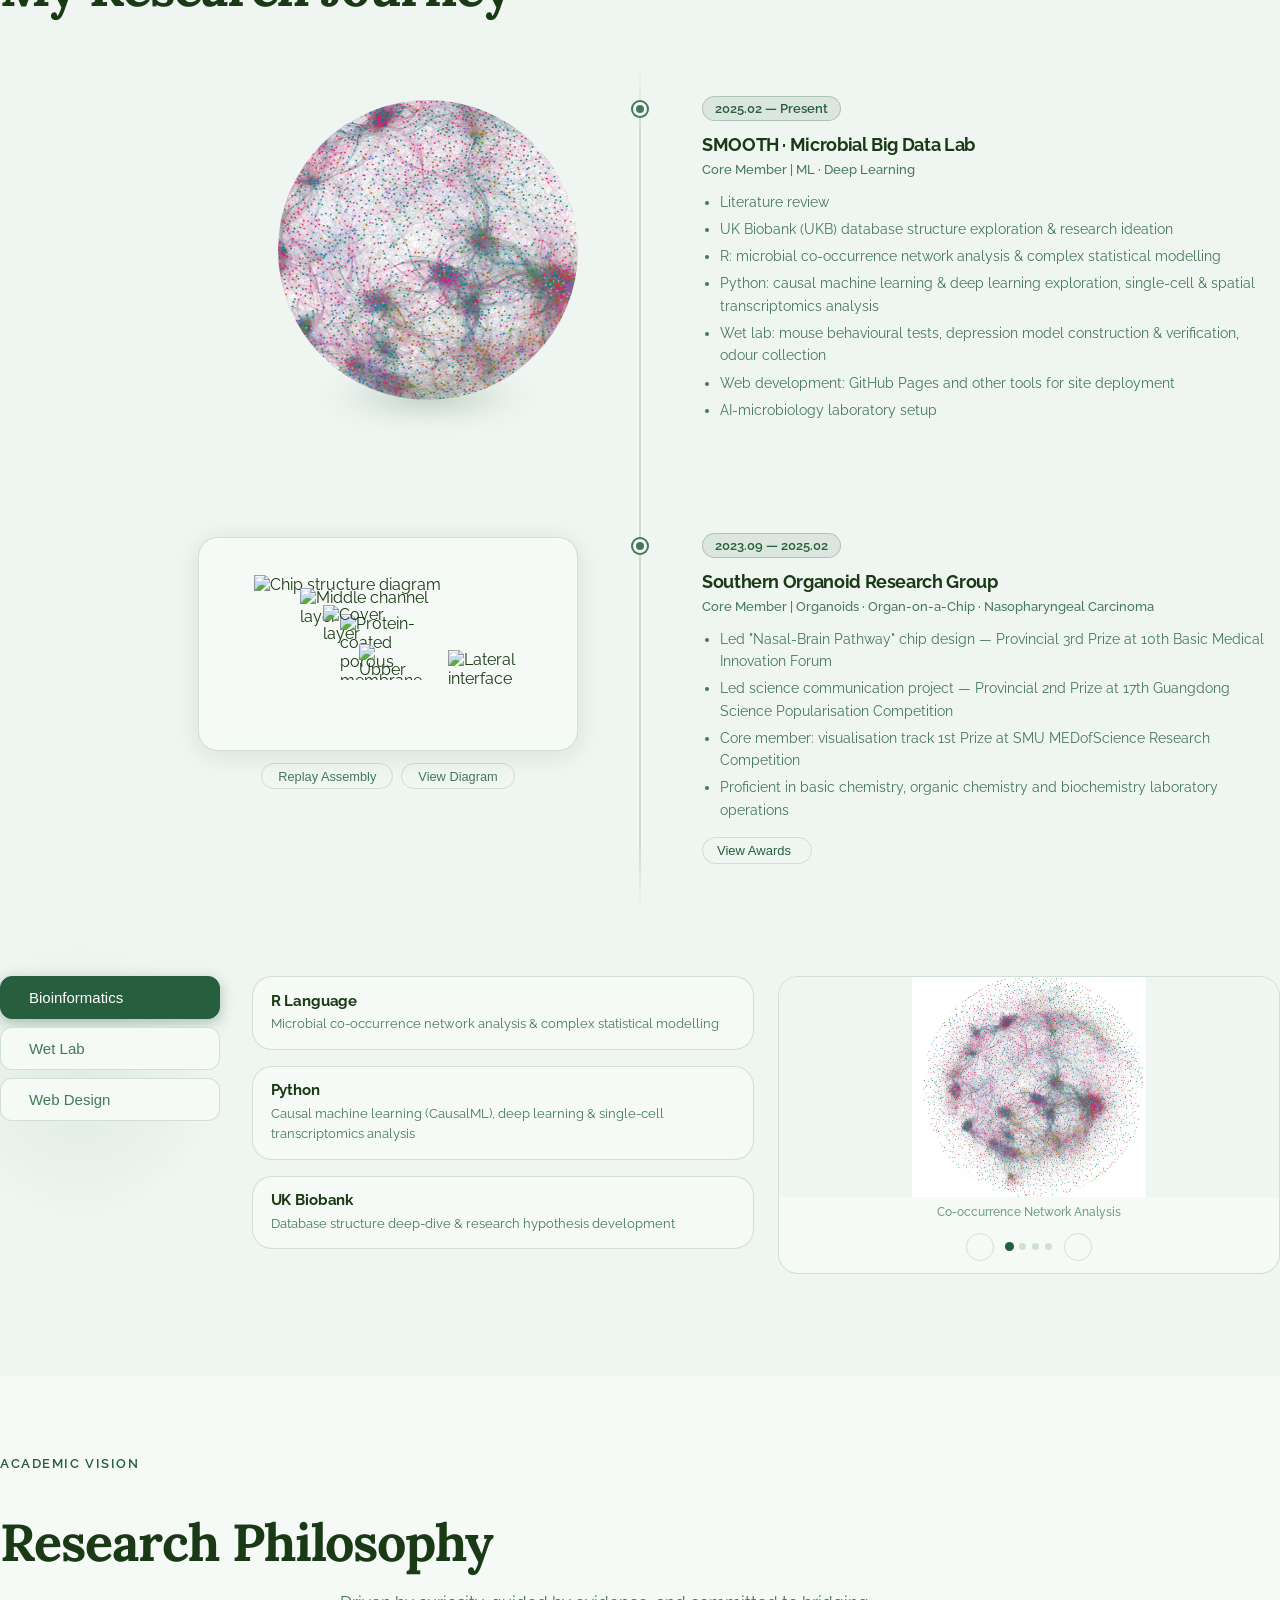
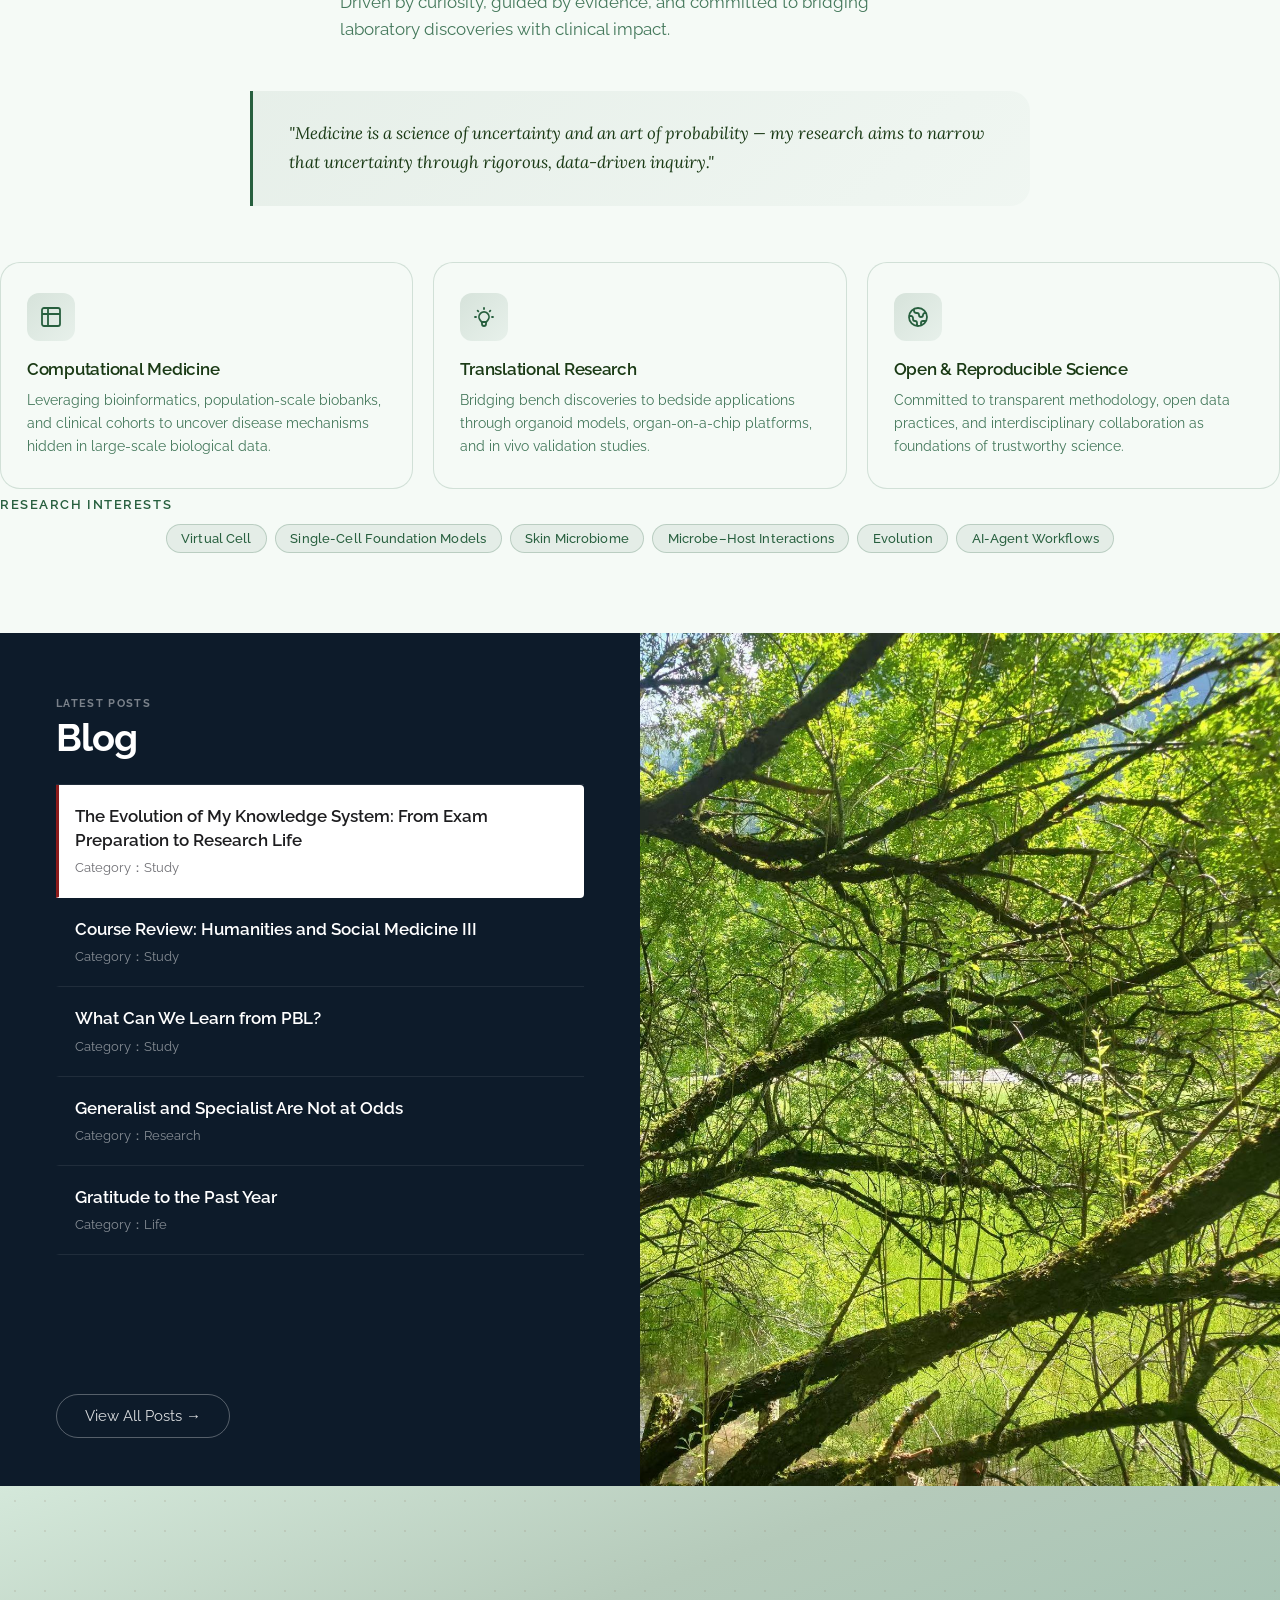
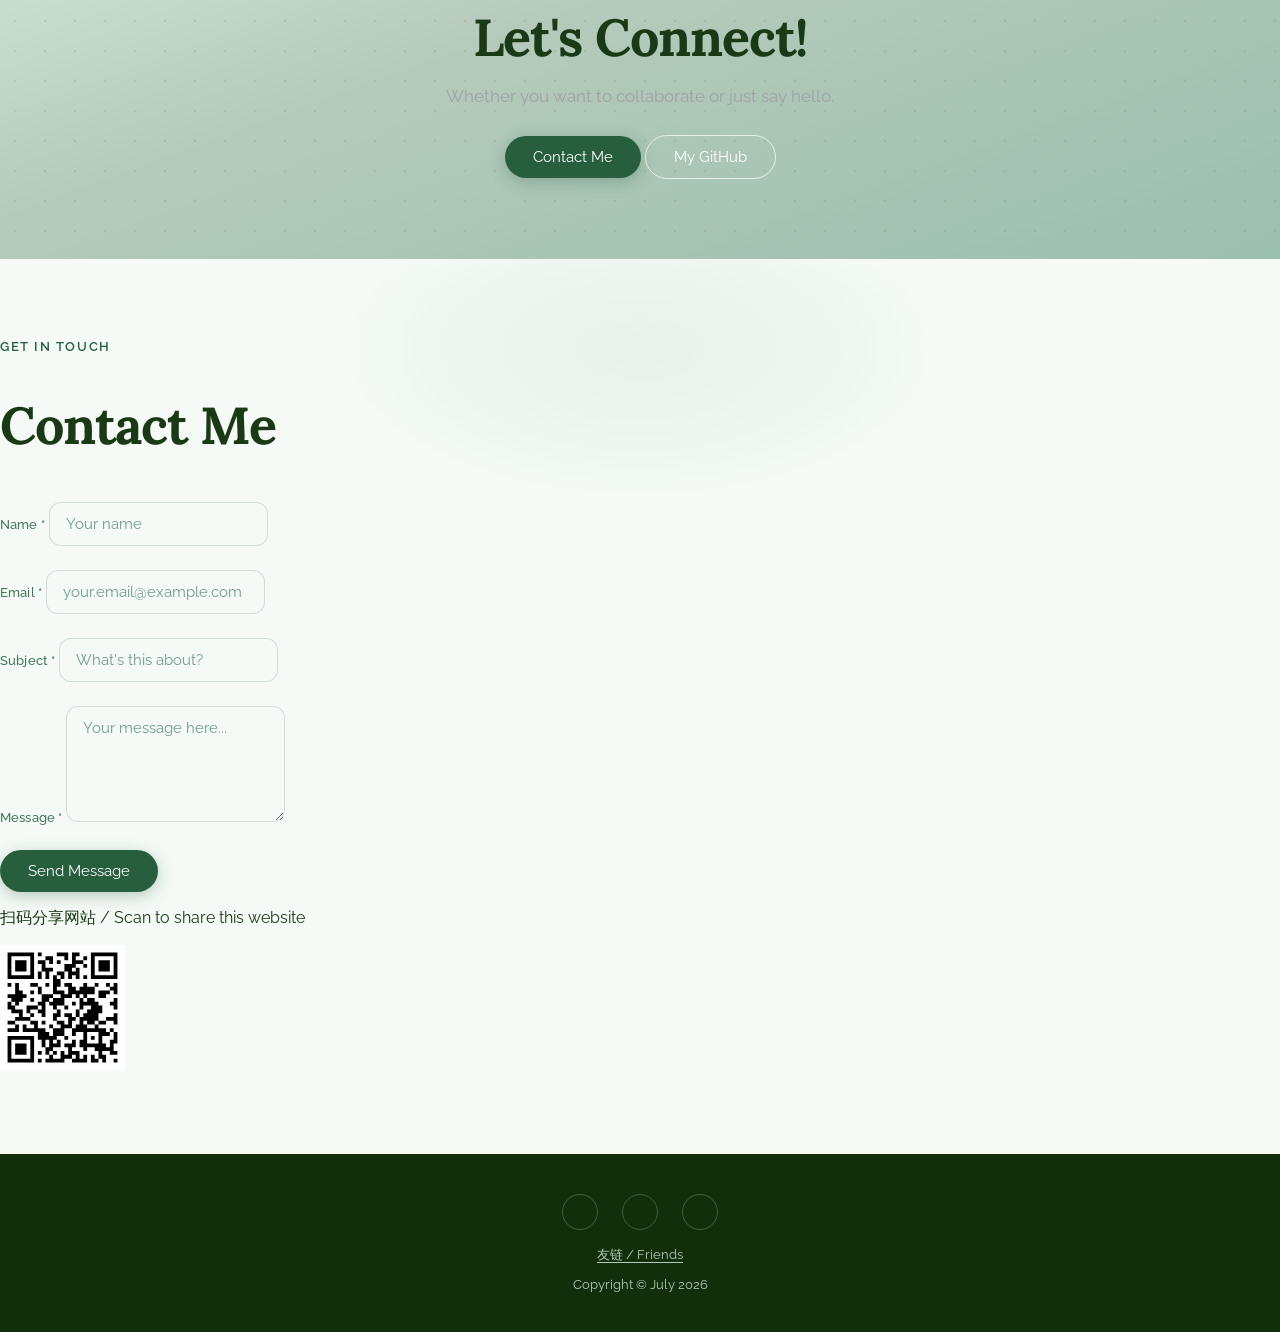
==== commit f6052eda: "修改部分摘抄、标题栏以及渲染方式 解决视频图片卡顿问题" ====
--- a/index.html
+++ b/index.html
@@ -636,9 +636,9 @@
     </footer>
 
     <script src="assets/bootstrap/js/bootstrap.min.js"></script>
-    <script src="assets/js/blog-data.js?v=20260825-3"></script>
-    <script src="assets/js/books-data.js"></script>
-    <script src="assets/js/stylish-portfolio.js?v=20260825-2"></script>
+    <script src="assets/js/blog-data.js?v=20261007-1"></script>
+    <script src="assets/js/books-data.js?v=20261007"></script>
+    <script src="assets/js/stylish-portfolio.js?v=20261007-1"></script>
 
     <!-- 全局音乐播放器（APlayer + MetingJS · 网易云歌单） -->
     <link rel="stylesheet" href="https://cdn.jsdelivr.net/npm/aplayer@1.10.1/dist/APlayer.min.css">
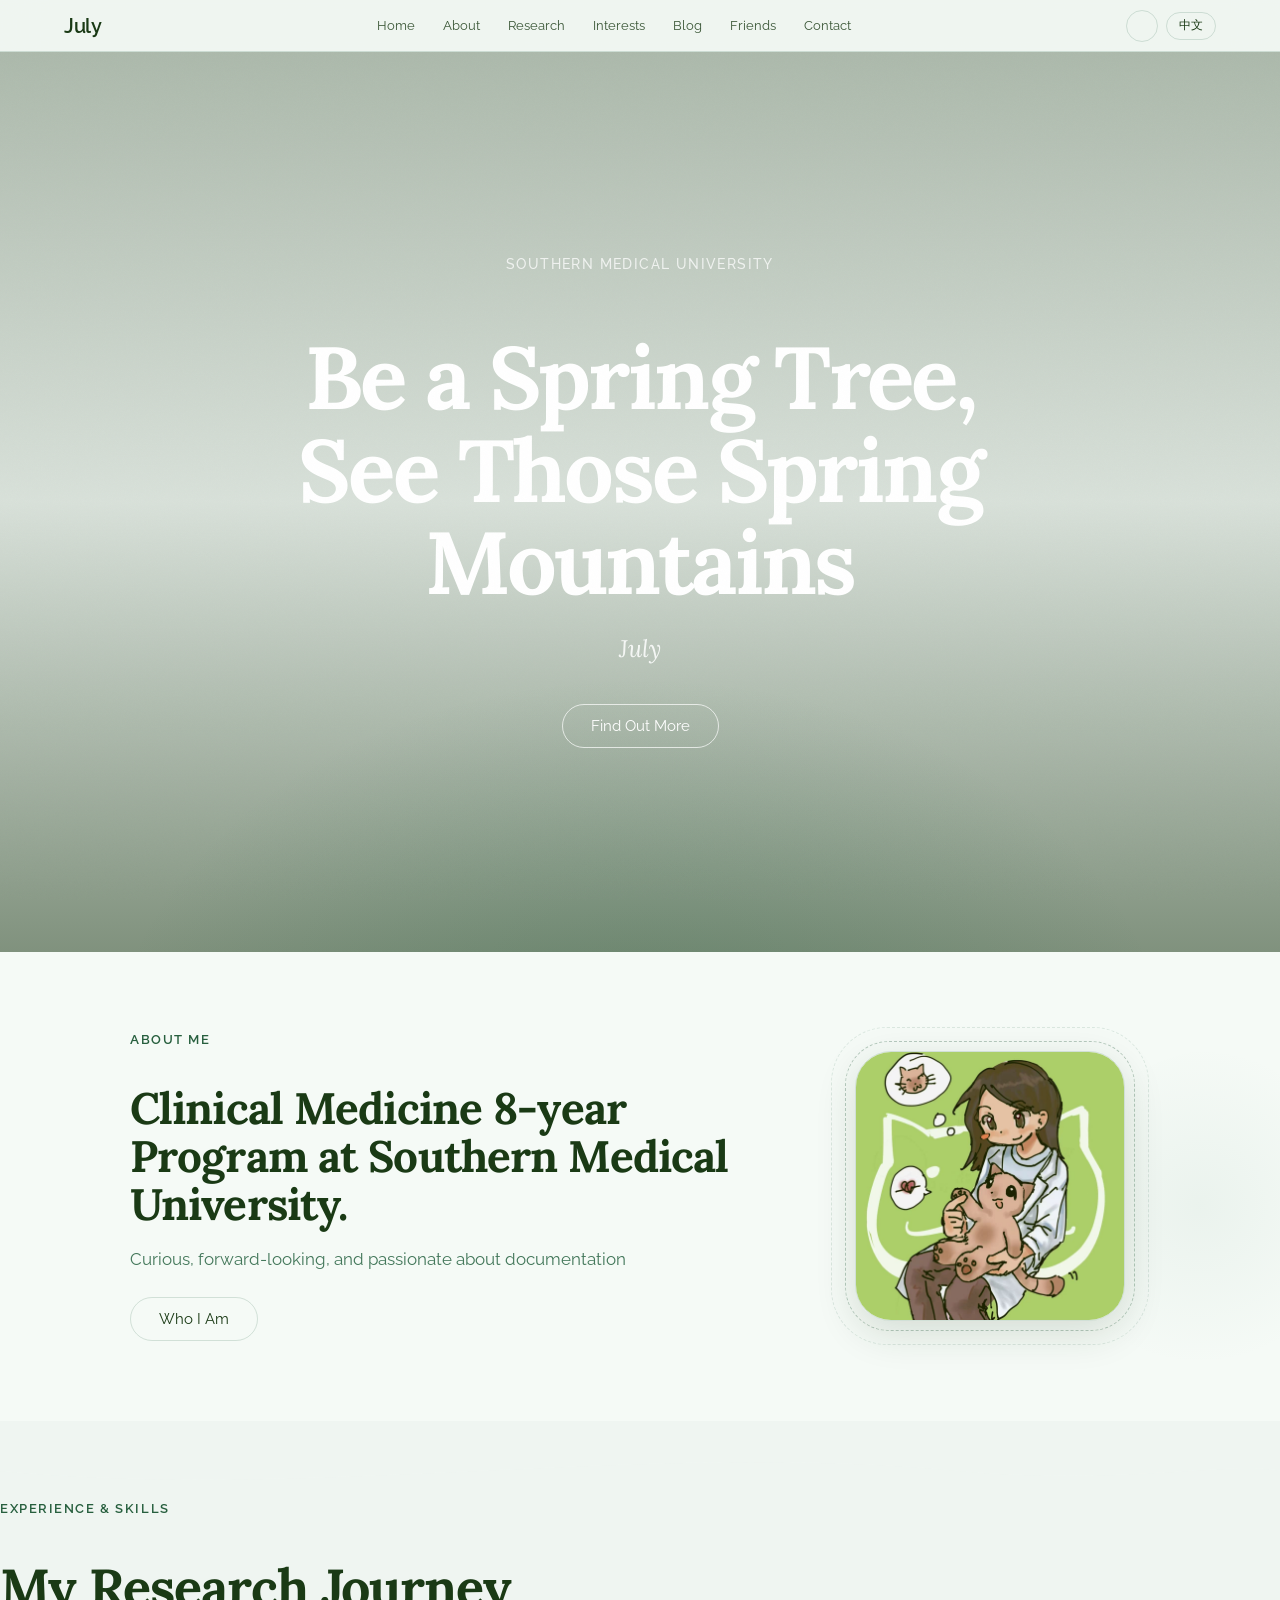
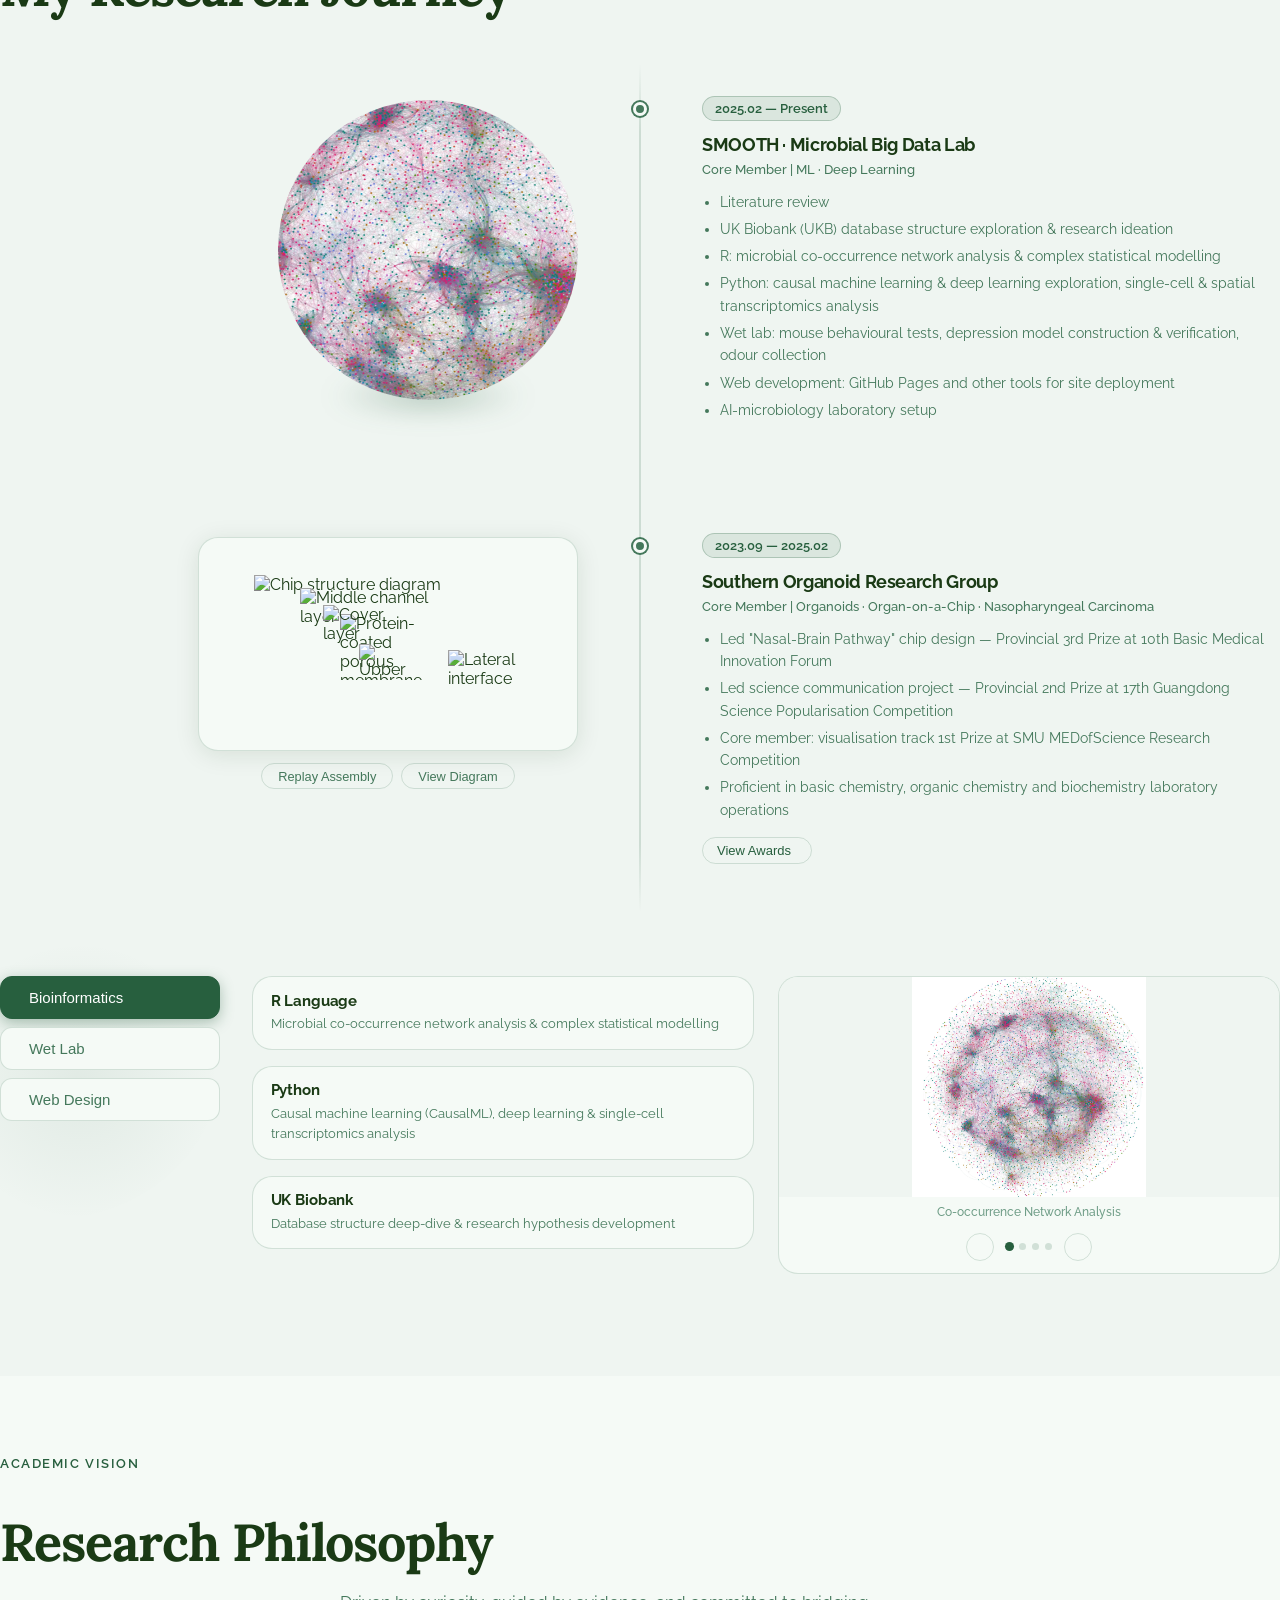
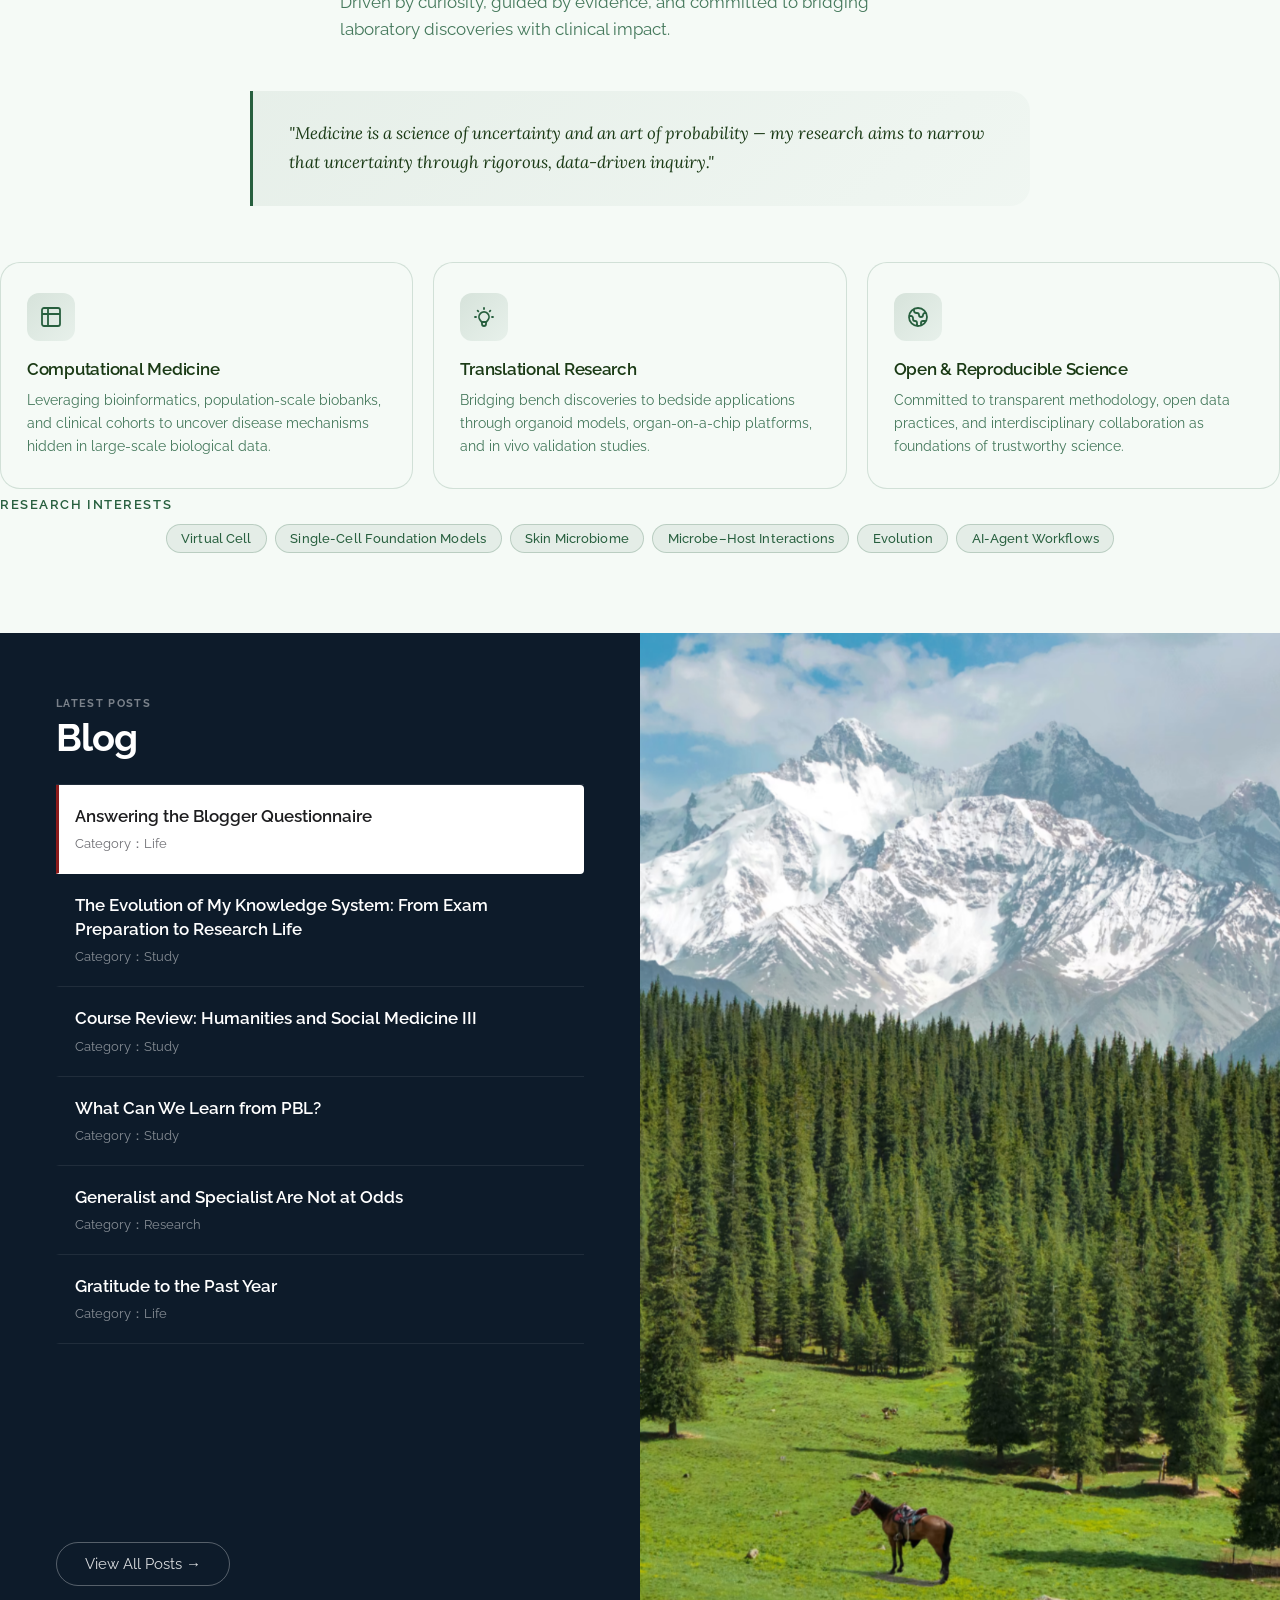
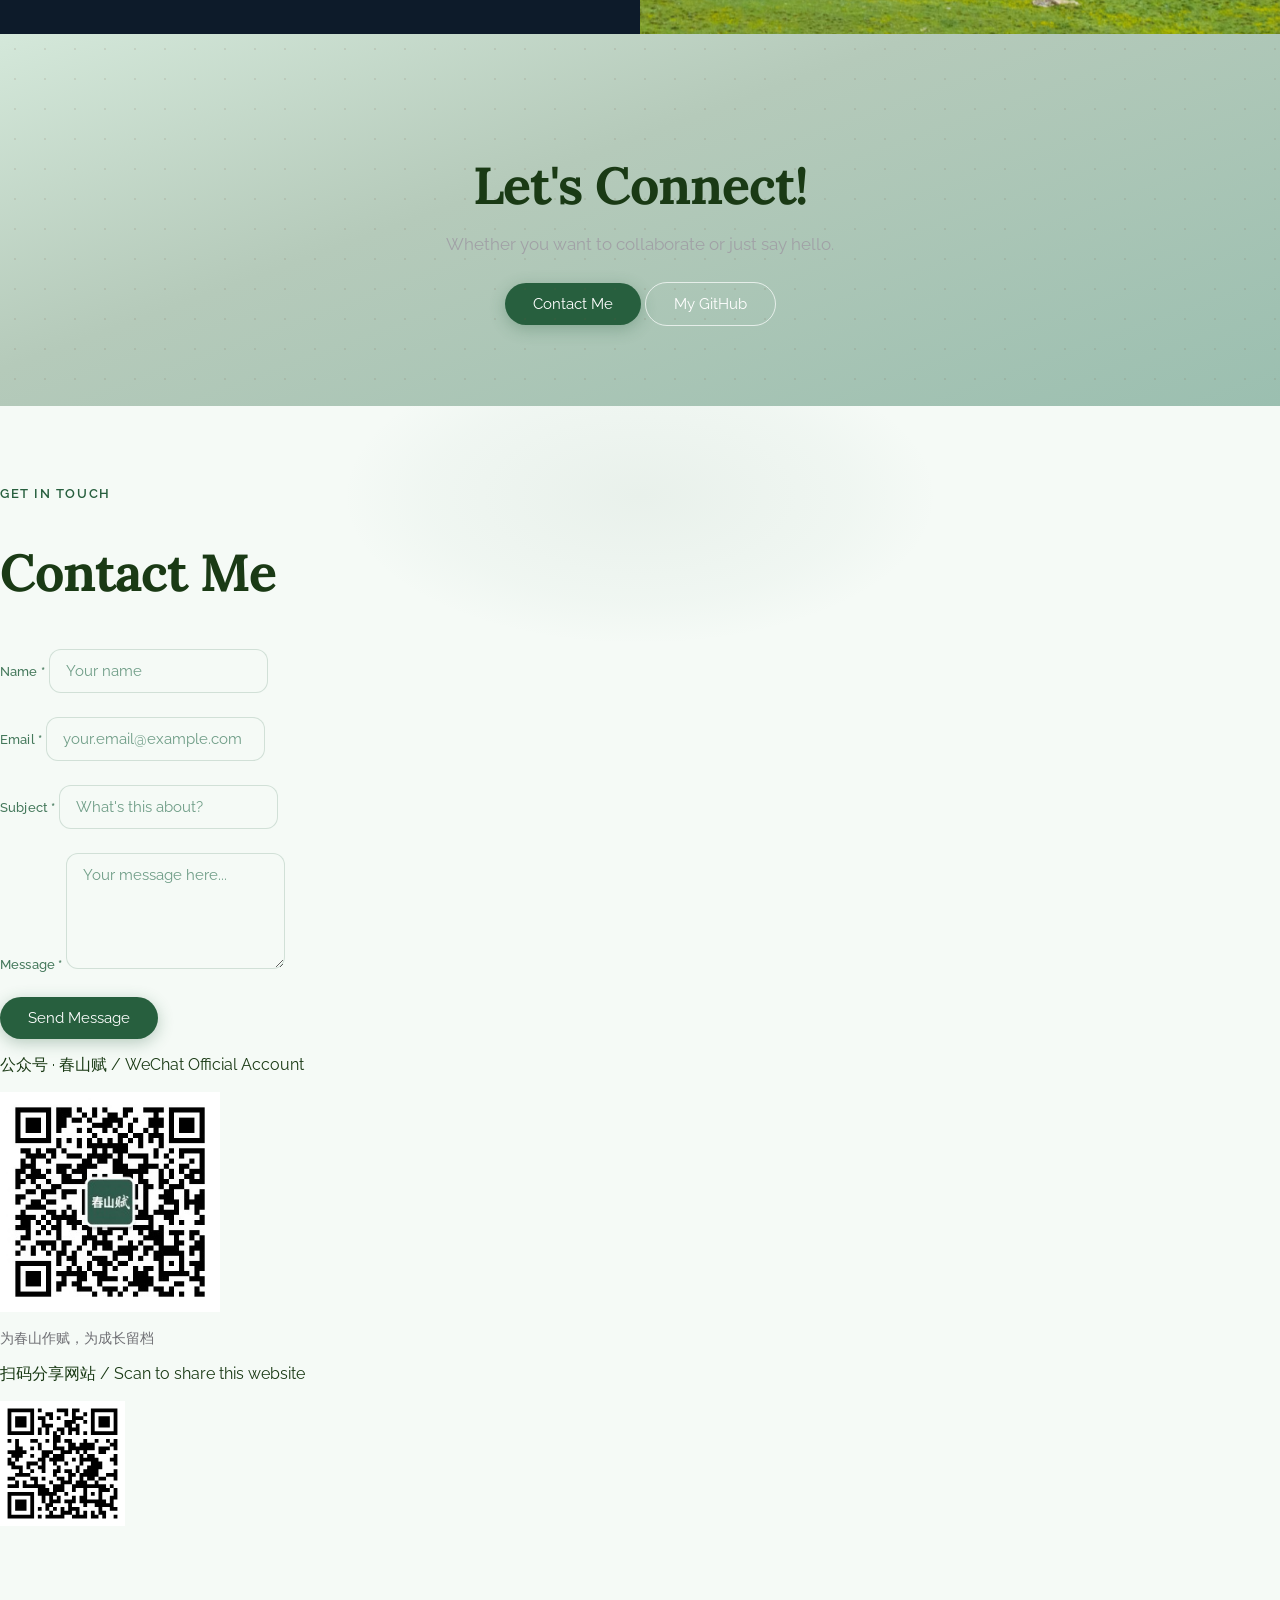
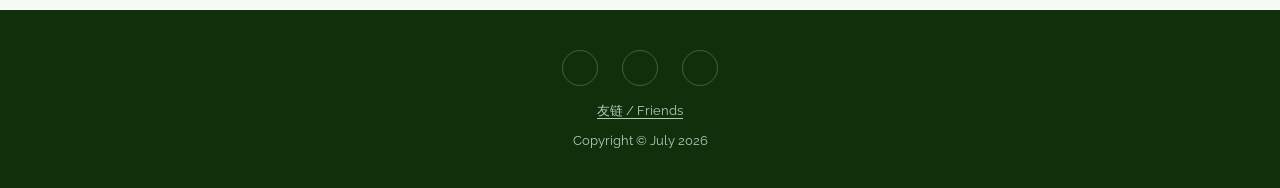
==== commit 6bdba9d0: "进行一些更新" ====
--- a/index.html
+++ b/index.html
@@ -596,13 +596,25 @@
                         <div id="formStatus" class="mt-3 text-center" role="alert" aria-live="polite"></div>
                     </form>
                     <div class="text-center mt-4">
-                        <p class="mb-3">扫码分享网站 / Scan to share this website</p>
-                        <a href="https://july0709.github.io/" target="_blank" rel="noopener noreferrer" aria-label="Open July's website">
-                            <img src="assets/img/site-qrcode.svg"
-                                 class="img-fluid rounded-4 border p-2"
-                                 style="max-width:220px;background:#fff;"
-                                 alt="QR code for https://july0709.github.io/">
-                        </a>
+                        <div class="row justify-content-center g-4">
+                            <div class="col-6 col-md-5">
+                                <p class="mb-3">公众号 · 春山赋 / WeChat Official Account</p>
+                                <img src="assets/img/qrcode_for_gh_a6749d44f6b7_258.jpg"
+                                     class="img-fluid rounded-4 border p-2"
+                                     style="max-width:220px;background:#fff;"
+                                     alt="微信公众号「春山赋」二维码">
+                                <p class="mt-2 mb-0" style="font-size:0.85rem;color:#6e6e73;">为春山作赋，为成长留档</p>
+                            </div>
+                            <div class="col-6 col-md-5">
+                                <p class="mb-3">扫码分享网站 / Scan to share this website</p>
+                                <a href="https://july0709.github.io/" target="_blank" rel="noopener noreferrer" aria-label="Open July's website">
+                                    <img src="assets/img/site-qrcode.svg"
+                                         class="img-fluid rounded-4 border p-2"
+                                         style="max-width:220px;background:#fff;"
+                                         alt="QR code for https://july0709.github.io/">
+                                </a>
+                            </div>
+                        </div>
                     </div>
                 </div>
             </div>
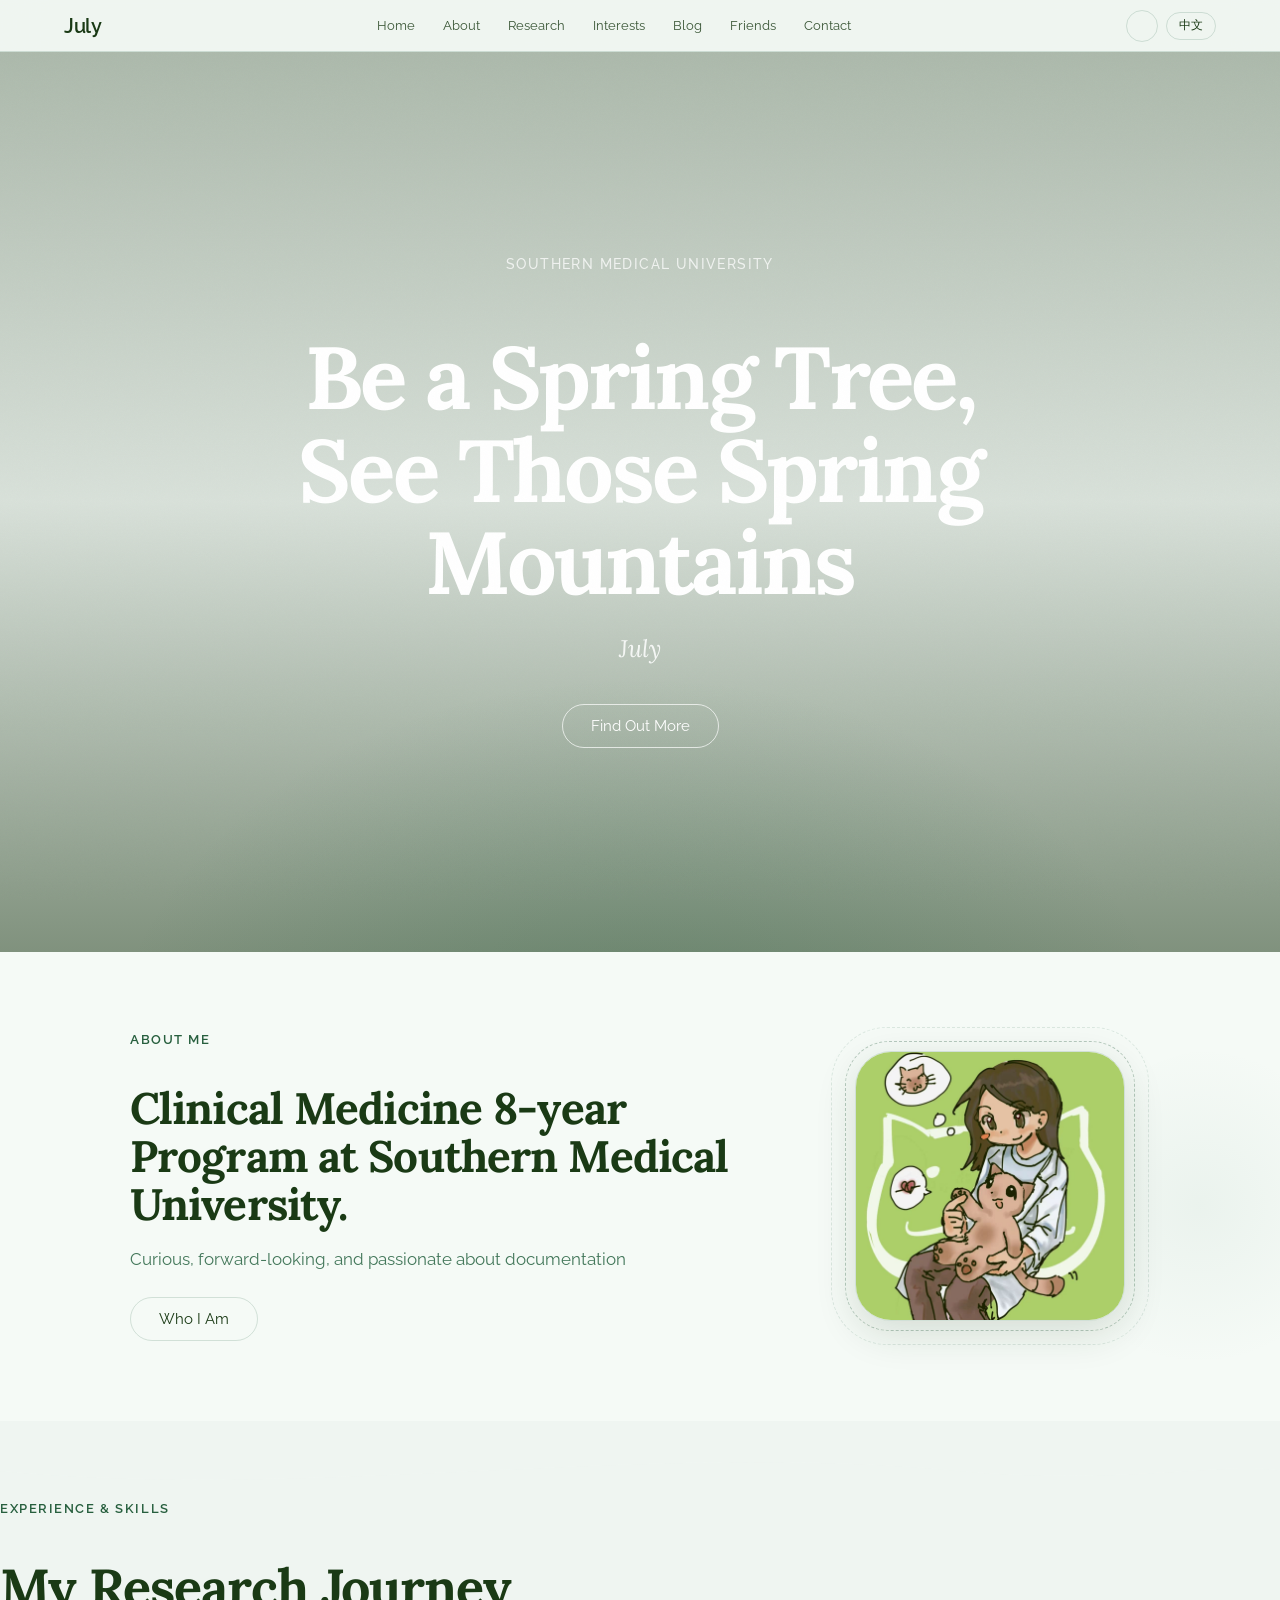
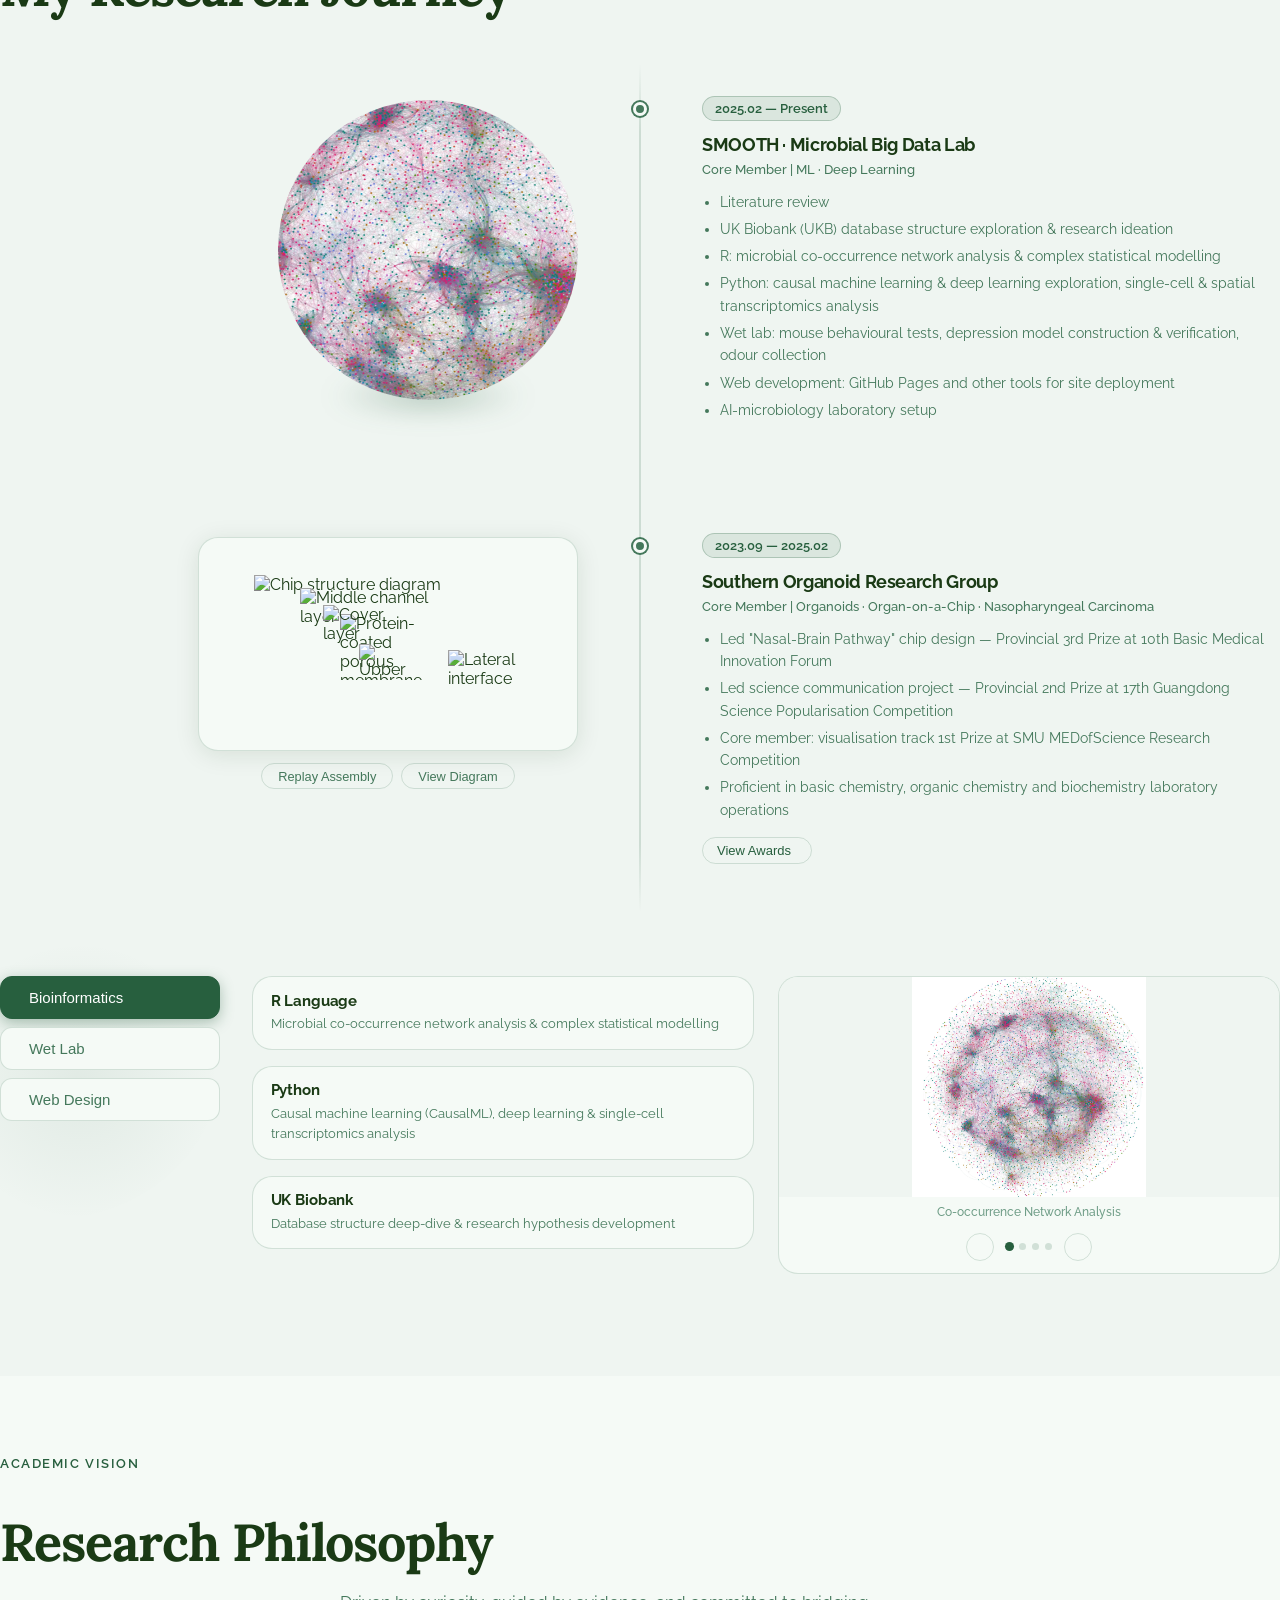
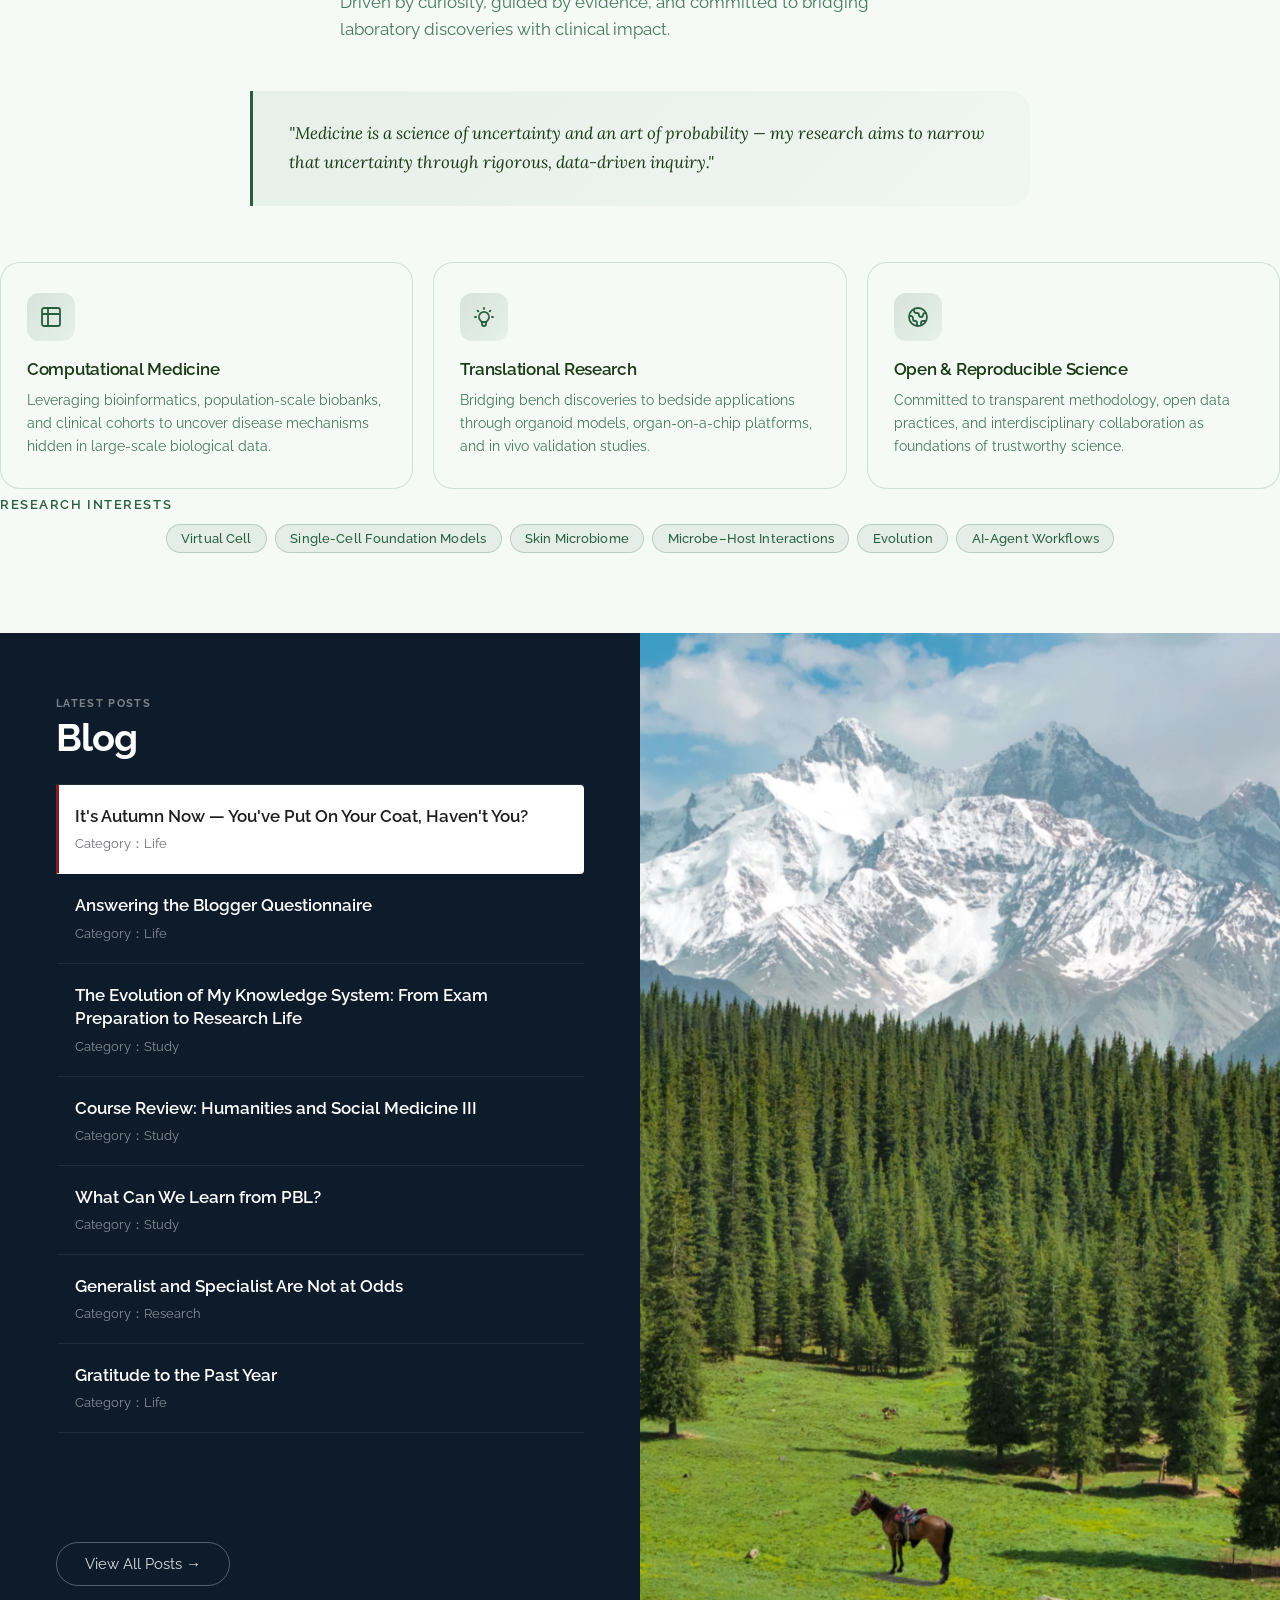
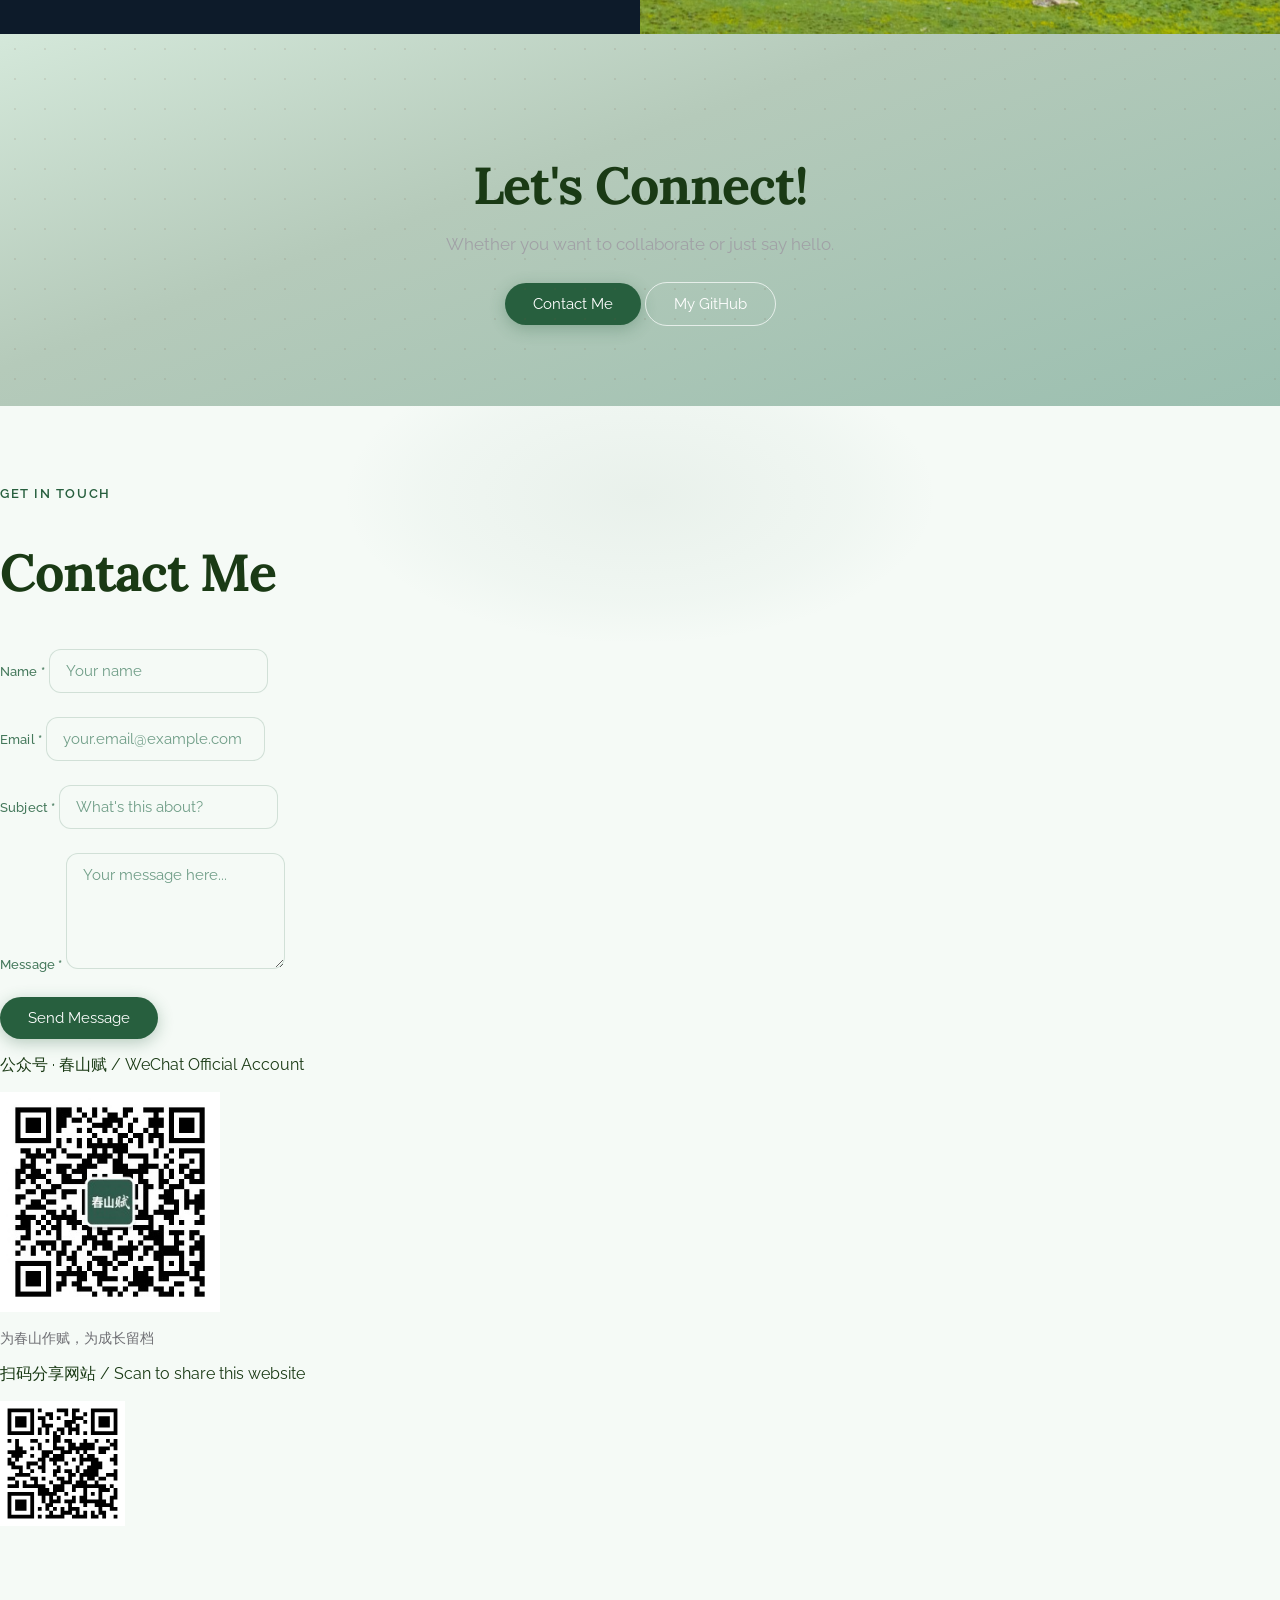
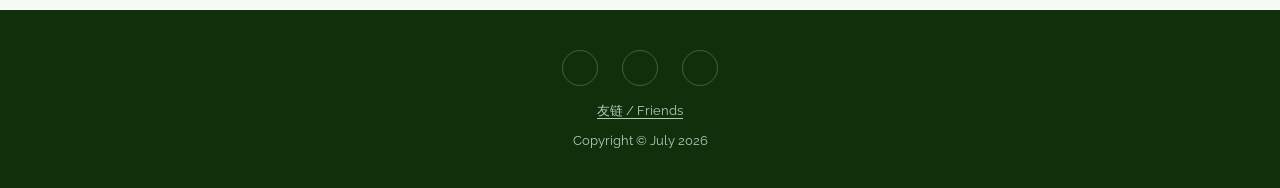
==== commit 086fac53: "Add new blog post: 现在是秋日，你已经披上大衣了吧" ====
--- a/index.html
+++ b/index.html
@@ -648,7 +648,7 @@
     </footer>
 
     <script src="assets/bootstrap/js/bootstrap.min.js"></script>
-    <script src="assets/js/blog-data.js?v=20261007-1"></script>
+    <script src="assets/js/blog-data.js?v=20261017"></script>
     <script src="assets/js/books-data.js?v=20261007"></script>
     <script src="assets/js/stylish-portfolio.js?v=20261007-1"></script>
 
